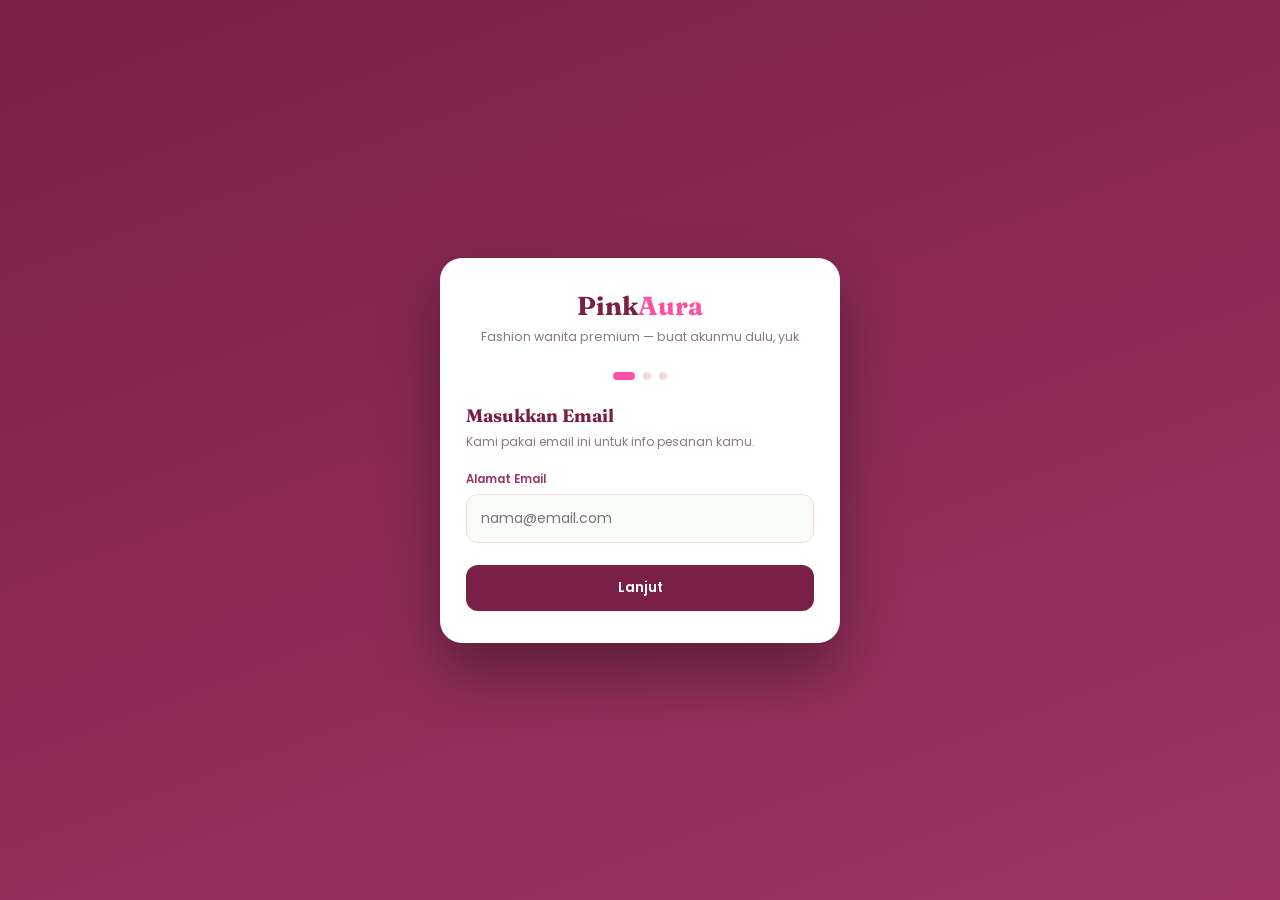
==== index.html @ 2d1cc273 "Update index.html" ====
<!DOCTYPE html>
<html lang="id">
<head>
<meta charset="UTF-8">
<meta name="viewport" content="width=device-width, initial-scale=1.0, maximum-scale=1.0">
<title>PinkAura Store — Fashion Wanita Premium</title>
<link rel="preconnect" href="https://fonts.googleapis.com">
<link href="https://fonts.googleapis.com/css2?family=Fraunces:ital,opsz,wght@0,9..144,400;0,9..144,600;0,9..144,700;1,9..144,500&family=Poppins:wght@300;400;500;600;700&display=swap" rel="stylesheet">
<style>
  :root{
    --primary:#7a2048;
    --secondary:#9c3564;
    --gold:#ff4fa3;
    --bg:#fdf6f2;
    --surface:#FFFFFF;
    --ink:#2e2424;
    --muted:#8a7a7a;
    --line:#eddcd8;
    --danger:#c23b3b;
    --amber:#d99a2b;
    --blue:#2e6cd9;
    --green:#2e9e5b;
  }
  *{margin:0;padding:0;box-sizing:border-box;}
  html,body{height:100%;}
  body{
    font-family:'Poppins',sans-serif;
    background:var(--bg);
    color:var(--ink);
    -webkit-tap-highlight-color:transparent;
  }
  h1,h2,h3,.display{font-family:'Fraunces',serif;}
  a{color:inherit;text-decoration:none;}
  ul{list-style:none;}
  img{max-width:100%;display:block;}
  button,input,select,textarea{font-family:inherit;}
  button{cursor:pointer;border:none;background:none;}
  input,textarea{outline:none;}

  .container{max-width:1100px;margin:0 auto;padding:0 5%;}

  /* ================= ONBOARDING ================= */
  #onboardingOverlay{
    position:fixed;inset:0;z-index:1000;
    background:linear-gradient(160deg,var(--primary),var(--secondary));
    display:flex;align-items:center;justify-content:center;
    padding:24px;
  }
  .ob-card{
    width:100%;max-width:400px;background:var(--surface);
    border-radius:22px;padding:32px 26px;
    box-shadow:0 30px 60px rgba(0,0,0,.35);
  }
  .ob-logo{text-align:center;margin-bottom:6px;}
  .ob-logo .brand{font-family:'Fraunces',serif;font-size:26px;font-weight:700;color:var(--primary);}
  .ob-logo .brand span{color:var(--gold);}
  .ob-sub{text-align:center;font-size:12.5px;color:var(--muted);margin-bottom:26px;}

  .ob-dots{display:flex;justify-content:center;gap:8px;margin-bottom:24px;}
  .ob-dot{width:8px;height:8px;border-radius:50%;background:var(--line);transition:all .3s ease;}
  .ob-dot.active{background:var(--gold);width:22px;border-radius:5px;}

  .ob-step{display:none;}
  .ob-step.active{display:block;animation:fadein .35s ease;}
  @keyframes fadein{from{opacity:0;transform:translateY(8px);}to{opacity:1;transform:translateY(0);}}

  .ob-step h3{font-size:18px;color:var(--primary);margin-bottom:6px;}
  .ob-step p.hint{font-size:12px;color:var(--muted);margin-bottom:20px;}

  .field{margin-bottom:16px;}
  .field label{display:block;font-size:11.5px;font-weight:600;color:var(--secondary);margin-bottom:6px;}
  .field input{
    width:100%;padding:13px 14px;border-radius:12px;
    border:1.5px solid var(--line);font-size:14px;background:#fafcfa;
    transition:border .25s ease;
  }
  .field input:focus{border-color:var(--gold);background:#fff;}
  .field .err{font-size:11px;color:var(--danger);margin-top:5px;display:none;}

  .ob-actions{display:flex;gap:10px;margin-top:22px;}
  .btn{
    display:inline-flex;align-items:center;justify-content:center;gap:6px;
    padding:13px 20px;border-radius:12px;font-size:13.5px;font-weight:600;
    transition:all .25s ease;
  }
  .btn-primary{background:var(--primary);color:#fff;flex:1;}
  .btn-primary:hover{background:var(--secondary);}
  .btn-ghost{background:var(--bg);color:var(--secondary);}
  .btn-gold{background:var(--gold);color:#fff;flex:1;}
  .btn-gold:hover{filter:brightness(1.05);}

  /* ================= APP SHELL ================= */
  #app{display:none;min-height:100vh;padding-bottom:78px;}

  header.app-header{
    position:sticky;top:0;z-index:50;
    background:var(--primary);color:#fff;
    padding:16px 5%;
    display:flex;align-items:center;justify-content:space-between;
    box-shadow:0 6px 20px rgba(0,0,0,.12);
  }
  .brand-mark{font-family:'Fraunces',serif;font-size:20px;font-weight:700;}
  .brand-mark span{color:var(--gold);}
  .header-icons{display:flex;align-items:center;gap:16px;}
  .icon-wrap{position:relative;font-size:19px;}
  .icon-badge{
    position:absolute;top:-8px;right:-10px;background:var(--gold);color:#fff;
    font-size:10px;font-weight:700;width:17px;height:17px;border-radius:50%;
    display:flex;align-items:center;justify-content:center;
  }
  .back-btn{font-size:20px;}
  .header-title{font-size:15px;font-weight:600;}

  main{max-width:1100px;margin:0 auto;padding:18px 5% 30px;}
  .view{display:none;}
  .view.active{display:block;animation:fadein .3s ease;}

  /* ================= HOME ================= */
  .section-title{
    display:flex;justify-content:space-between;align-items:center;
    margin:22px 0 14px;
  }
  .section-title h2{font-size:18px;color:var(--primary);}
  .section-title span{font-size:11.5px;color:var(--gold);font-weight:600;}

  .promo-banner{
    background:linear-gradient(120deg,var(--primary),var(--secondary));
    color:#fff;border-radius:18px;padding:24px 20px;position:relative;overflow:hidden;
  }
  .promo-banner::after{
    content:"";position:absolute;right:-30px;top:-30px;width:140px;height:140px;
    background:radial-gradient(circle,rgba(255,79,163,.35),transparent 70%);
  }
  .promo-banner .tag{font-size:10.5px;letter-spacing:2px;text-transform:uppercase;color:var(--gold);font-weight:700;}
  .promo-banner h2{font-size:22px;margin:8px 0 6px;}
  .promo-banner p{font-size:12.5px;opacity:.85;max-width:230px;}

  .hscroll{display:flex;gap:14px;overflow-x:auto;padding:4px 2px 10px;scrollbar-width:none;}
  .hscroll::-webkit-scrollbar{display:none;}

  .cat-chips{display:flex;gap:9px;overflow-x:auto;padding:2px 2px 4px;scrollbar-width:none;}
  .cat-chips::-webkit-scrollbar{display:none;}
  .chip{
    flex:0 0 auto;padding:9px 18px;border-radius:20px;font-size:12.5px;font-weight:600;
    background:var(--surface);border:1.5px solid var(--line);color:var(--secondary);
  }
  .chip.active{background:var(--primary);border-color:var(--primary);color:#fff;}

  .grid-products{
    display:grid;grid-template-columns:repeat(2,1fr);gap:14px;margin-top:14px;
  }
  @media(min-width:720px){ .grid-products{grid-template-columns:repeat(4,1fr);} }

  .p-card{
    background:var(--surface);border-radius:16px;overflow:hidden;
    box-shadow:0 8px 20px -10px rgba(30,58,43,.25);
    flex:0 0 150px;
    display:flex;flex-direction:column;
  }
  .grid-products .p-card{flex:none;width:100%;}

  .p-img{position:relative;height:170px;background:var(--bg);cursor:pointer;}
  .p-img img{width:100%;height:100%;object-fit:cover;}
  .p-badge{
    position:absolute;top:10px;left:10px;background:var(--gold);color:#fff;
    font-size:9.5px;font-weight:700;padding:4px 9px;border-radius:20px;
  }
  .p-body{padding:11px 11px 13px;flex:1;display:flex;flex-direction:column;}
  .p-name{font-size:12.5px;font-weight:600;line-height:1.3;margin-bottom:4px;cursor:pointer;}
  .p-desc{font-size:10.5px;color:var(--muted);margin-bottom:6px;line-height:1.4;}
  .p-rating{display:flex;align-items:center;gap:5px;font-size:10.5px;color:var(--muted);margin-bottom:6px;}
  .p-rating .stars{color:var(--gold);}
  .p-price{font-size:13.5px;font-weight:700;color:var(--primary);margin-bottom:10px;}
  .p-actions{display:flex;gap:6px;margin-top:auto;}
  .p-actions button{flex:1;padding:8px 4px;border-radius:9px;font-size:10.5px;font-weight:600;}
  .btn-cart-sm{background:var(--bg);color:var(--secondary);border:1px solid var(--line);}
  .btn-buy-sm{background:var(--primary);color:#fff;}

  /* ================= PRODUCT DETAIL ================= */
  .pd-img{border-radius:18px;overflow:hidden;height:340px;background:var(--surface);margin-bottom:16px;}
  .pd-img img{width:100%;height:100%;object-fit:cover;}
  .pd-cat{font-size:11px;text-transform:uppercase;letter-spacing:1.5px;color:var(--gold);font-weight:700;}
  .pd-name{font-size:21px;color:var(--primary);margin:6px 0 8px;}
  .pd-meta{display:flex;align-items:center;gap:14px;font-size:12px;color:var(--muted);margin-bottom:12px;}
  .pd-price{font-size:22px;font-weight:700;color:var(--primary);margin-bottom:16px;}
  .pd-desc{font-size:13px;color:#4a544c;line-height:1.7;margin-bottom:20px;}

  .variant-block{margin-bottom:18px;}
  .variant-block h4{font-size:13px;color:var(--secondary);margin-bottom:10px;}
  .color-opts{display:flex;gap:10px;flex-wrap:wrap;}
  .color-dot{
    width:34px;height:34px;border-radius:50%;border:2.5px solid transparent;
    display:flex;align-items:center;justify-content:center;cursor:pointer;
    transition:all .2s ease;
  }
  .color-dot.selected{border-color:var(--gold);transform:scale(1.1);}
  .color-inner{width:100%;height:100%;border-radius:50%;border:1px solid rgba(0,0,0,.08);}

  .size-opts{display:flex;gap:10px;flex-wrap:wrap;}
  .size-opt{
    width:46px;height:40px;border-radius:10px;border:1.5px solid var(--line);
    display:flex;align-items:center;justify-content:center;font-size:12.5px;font-weight:600;
    color:var(--secondary);cursor:pointer;transition:all .2s ease;
  }
  .size-opt.selected{background:var(--primary);border-color:var(--primary);color:#fff;}

  .review-item{
    display:flex;gap:12px;padding:14px 0;border-bottom:1px solid var(--line);
  }
  .review-item img{width:38px;height:38px;border-radius:50%;object-fit:cover;}
  .review-name{font-size:12.5px;font-weight:600;}
  .review-stars{color:var(--gold);font-size:11px;margin:2px 0 4px;}
  .review-text{font-size:12px;color:#5a645c;line-height:1.5;}

  .pd-sticky-bar{
    position:sticky;bottom:0;background:var(--surface);
    padding:12px 0 4px;display:flex;gap:10px;
    border-top:1px solid var(--line);margin-top:10px;
  }
  .pd-sticky-bar button{flex:1;padding:14px;border-radius:12px;font-size:13.5px;font-weight:600;}
  .btn-add-cart{background:var(--bg);color:var(--primary);border:1.5px solid var(--primary);}
  .btn-buy-now{background:var(--primary);color:#fff;}

  /* ================= CART ================= */
  .cart-item{
    display:flex;gap:12px;background:var(--surface);border-radius:16px;
    padding:12px;margin-bottom:12px;box-shadow:0 6px 16px -10px rgba(30,58,43,.2);
  }
  .cart-check{width:18px;height:18px;accent-color:var(--primary);align-self:center;}
  .cart-item img{width:64px;height:78px;border-radius:10px;object-fit:cover;}
  .ci-info{flex:1;}
  .ci-name{font-size:13px;font-weight:600;margin-bottom:3px;}
  .ci-variant{font-size:10.5px;color:var(--muted);margin-bottom:5px;}
  .ci-price{font-size:12.5px;font-weight:700;color:var(--primary);}
  .ci-qty{display:flex;align-items:center;gap:8px;margin-top:6px;}
  .qbtn{width:23px;height:23px;border-radius:6px;background:var(--bg);color:var(--primary);font-weight:700;font-size:13px;}
  .ci-delete{font-size:11px;color:var(--danger);text-decoration:underline;margin-top:6px;cursor:pointer;}

  .summary-box{
    background:var(--surface);border-radius:16px;padding:16px;margin-top:16px;
    box-shadow:0 6px 16px -10px rgba(30,58,43,.2);
  }
  .summary-row{display:flex;justify-content:space-between;font-size:12.5px;color:#4a544c;margin-bottom:8px;}
  .summary-row.total{font-size:15px;font-weight:700;color:var(--primary);border-top:1px solid var(--line);padding-top:10px;margin-top:6px;}

  .checkout-btn{
    width:100%;background:var(--primary);color:#fff;padding:15px;border-radius:13px;
    font-size:14px;font-weight:700;margin-top:14px;
  }
  .checkout-btn:disabled{background:#c9cfc9;}

  /* ================= CHECKOUT ================= */
  .co-block{
    background:var(--surface);border-radius:16px;padding:16px;margin-bottom:14px;
    box-shadow:0 6px 16px -10px rgba(30,58,43,.2);
  }
  .co-block h4{font-size:13px;color:var(--secondary);margin-bottom:10px;}
  .co-item-row{display:flex;justify-content:space-between;font-size:12px;padding:6px 0;border-bottom:1px dashed var(--line);}
  .co-item-row:last-child{border-bottom:none;}
  .co-addr-input{
    width:100%;padding:12px;border-radius:10px;border:1.5px solid var(--line);
    font-size:12.5px;resize:vertical;min-height:64px;
  }
  .pay-option{
    display:flex;align-items:center;gap:10px;padding:12px;border-radius:12px;
    border:1.5px solid var(--gold);background:#fdf9ee;font-size:12.5px;font-weight:600;color:var(--secondary);
  }

  /* ================= ORDERS ================= */
  .order-card{
    background:var(--surface);border-radius:16px;padding:15px;margin-bottom:13px;
    box-shadow:0 6px 16px -10px rgba(30,58,43,.2);
  }
  .order-top{display:flex;justify-content:space-between;align-items:flex-start;margin-bottom:10px;}
  .order-id{font-size:13px;font-weight:700;color:var(--primary);}
  .order-date{font-size:10.5px;color:var(--muted);margin-top:2px;}
  .order-status-badge{font-size:10.5px;font-weight:700;padding:5px 12px;border-radius:20px;background:#fdf0d0;color:var(--amber);white-space:nowrap;}
  .order-items-list{font-size:11.5px;color:#4a544c;line-height:1.7;margin-bottom:8px;}
  .order-total-row{display:flex;justify-content:space-between;font-size:13px;font-weight:700;color:var(--primary);padding-top:8px;border-top:1px solid var(--line);}

  /* ================= PROFILE ================= */
  .profile-card{
    background:linear-gradient(135deg,var(--primary),var(--secondary));
    color:#fff;border-radius:20px;padding:26px 20px;text-align:center;position:relative;overflow:hidden;
  }
  .profile-avatar{
    width:76px;height:76px;border-radius:50%;margin:0 auto 12px;
    border:3px solid var(--gold);object-fit:cover;
  }
  .profile-name{font-size:18px;font-weight:600;}
  .vip-badge{
    display:inline-flex;align-items:center;gap:4px;margin-top:6px;
    background:rgba(255,79,163,.18);border:1px solid var(--gold);color:var(--gold);
    font-size:10.5px;font-weight:700;padding:4px 12px;border-radius:20px;
  }
  .profile-stats{display:flex;margin-top:20px;border-top:1px solid rgba(255,255,255,.15);padding-top:16px;}
  .profile-stats div{flex:1;}
  .profile-stats .num{font-size:16px;font-weight:700;color:var(--gold);}
  .profile-stats .lbl{font-size:10px;opacity:.8;margin-top:2px;}

  .info-list{background:var(--surface);border-radius:16px;margin-top:16px;overflow:hidden;box-shadow:0 6px 16px -10px rgba(30,58,43,.2);}
  .info-row{display:flex;justify-content:space-between;padding:14px 16px;border-bottom:1px solid var(--line);font-size:12.5px;}
  .info-row:last-child{border-bottom:none;}
  .info-row .lbl{color:var(--muted);}
  .info-row .val{font-weight:600;color:var(--ink);}

  .logout-btn{
    width:100%;margin-top:16px;padding:14px;border-radius:13px;
    background:#fdeceb;color:var(--danger);font-weight:700;font-size:13px;
  }

  .empty-state{text-align:center;padding:60px 16px;color:var(--muted);font-size:13px;}
  .empty-state .emoji{font-size:36px;margin-bottom:10px;}

  /* ================= BOTTOM NAV ================= */
  .bottom-nav{
    position:fixed;bottom:0;left:0;right:0;z-index:60;
    background:var(--surface);border-top:1px solid var(--line);
    display:flex;box-shadow:0 -6px 20px rgba(0,0,0,.06);
  }
  .nav-item{
    flex:1;display:flex;flex-direction:column;align-items:center;gap:3px;
    padding:11px 4px 9px;font-size:9.5px;font-weight:600;color:var(--muted);position:relative;
  }
  .nav-item .ic{font-size:19px;}
  .nav-item.active{color:var(--primary);}
  .nav-item.active .ic{transform:translateY(-1px);}
  .nav-badge{
    position:absolute;top:5px;right:22%;background:var(--gold);color:#fff;
    font-size:9px;font-weight:700;width:15px;height:15px;border-radius:50%;
    display:flex;align-items:center;justify-content:center;
  }

  /* ================= MODAL & TOAST ================= */
  .modal-overlay{
    position:fixed;inset:0;background:rgba(20,25,20,.55);z-index:800;
    display:none;align-items:center;justify-content:center;padding:24px;
  }
  .modal-overlay.open{display:flex;}
  .modal-box{
    background:var(--surface);border-radius:18px;padding:26px 22px;max-width:340px;width:100%;text-align:center;
  }
  .modal-box h3{font-size:16px;color:var(--primary);margin-bottom:8px;}
  .modal-box p{font-size:12.5px;color:var(--muted);margin-bottom:20px;}
  .modal-actions{display:flex;gap:10px;}

  .toast{
    position:fixed;top:16px;left:50%;transform:translateX(-50%) translateY(-20px);
    background:var(--primary);color:#fff;padding:13px 22px;border-radius:12px;
    font-size:12.5px;font-weight:500;opacity:0;pointer-events:none;
    transition:all .35s ease;z-index:900;
    display:flex;align-items:center;gap:8px;box-shadow:0 10px 26px rgba(0,0,0,.2);
  }
  .toast.show{opacity:1;transform:translateX(-50%) translateY(0);}
  .toast .dot{width:6px;height:6px;border-radius:50%;background:var(--gold);}

  .success-check{
    width:64px;height:64px;border-radius:50%;background:#e5f4ea;color:var(--green);
    display:flex;align-items:center;justify-content:center;font-size:30px;margin:0 auto 14px;
  }
</style>
</head>
<body>

<!-- ============ ONBOARDING ============ -->
<div id="onboardingOverlay">
  <div class="ob-card">
    <div class="ob-logo"><span class="brand">Pink<span>Aura</span></span></div>
    <p class="ob-sub">Fashion wanita premium — buat akunmu dulu, yuk</p>

    <div class="ob-dots">
      <div class="ob-dot active" data-dot="1"></div>
      <div class="ob-dot" data-dot="2"></div>
      <div class="ob-dot" data-dot="3"></div>
    </div>

    <!-- STEP 1: EMAIL -->
    <div class="ob-step active" id="obStep1">
      <h3>Masukkan Email</h3>
      <p class="hint">Kami pakai email ini untuk info pesanan kamu.</p>
      <div class="field">
        <label>Alamat Email</label>
        <input type="email" id="obEmail" placeholder="nama@email.com">
        <div class="err" id="errEmail">Masukkan email yang valid ya</div>
      </div>
      <div class="ob-actions">
        <button class="btn btn-primary" onclick="obNext(1)">Lanjut</button>
      </div>
    </div>

    <!-- STEP 2: USERNAME & PASSWORD -->
    <div class="ob-step" id="obStep2">
      <h3>Buat Akun</h3>
      <p class="hint">Username & password buat login kamu nanti.</p>
      <div class="field">
        <label>Username</label>
        <input type="text" id="obUsername" placeholder="Aura" value="Aura">
        <div class="err" id="errUsername">Username tidak boleh kosong</div>
      </div>
      <div class="field">
        <label>Password</label>
        <input type="password" id="obPassword" placeholder="Minimal 6 karakter">
        <div class="err" id="errPassword">Password minimal 6 karakter</div>
      </div>
      <div class="ob-actions">
        <button class="btn btn-ghost" onclick="obBack(2)">Kembali</button>
        <button class="btn btn-primary" onclick="obNext(2)">Lanjut</button>
      </div>
    </div>

    <!-- STEP 3: PHONE -->
    <div class="ob-step" id="obStep3">
      <h3>Nomor Telepon</h3>
      <p class="hint">Untuk konfirmasi pengiriman pesanan kamu.</p>
      <div class="field">
        <label>Nomor HP</label>
        <input type="tel" id="obPhone" placeholder="0812xxxxxxx">
        <div class="err" id="errPhone">Masukkan nomor HP yang valid</div>
      </div>
      <div class="ob-actions">
        <button class="btn btn-ghost" onclick="obBack(3)">Kembali</button>
        <button class="btn btn-gold" onclick="obFinish()">Mulai Belanja ✨</button>
      </div>
    </div>
  </div>
</div>

<!-- ============ APP SHELL ============ -->
<div id="app">
  <header class="app-header">
    <div id="headerHomeState" style="display:flex;align-items:center;justify-content:space-between;width:100%;">
      <div class="brand-mark">Pink<span>Aura</span></div>
      <div class="header-icons">
        <div class="icon-wrap" onclick="goTo('cart')">
          🛍️
          <span class="icon-badge" id="headerCartBadge">0</span>
        </div>
      </div>
    </div>
    <div id="headerBackState" style="display:none;align-items:center;gap:14px;width:100%;">
      <span class="back-btn" onclick="handleBack()">←</span>
      <span class="header-title" id="headerTitle">Detail</span>
    </div>
  </header>

  <main>
    <!-- ===== HOME ===== -->
    <section class="view active" id="view-home">
      <div class="promo-banner">
        <div class="tag">Koleksi Musim Ini</div>
        <h2>Gaya Elegan,<br>Kesan Premium.</h2>
        <p>Temukan padu padan busana wanita pilihan dengan kualitas terbaik.</p>
      </div>

      <div class="section-title">
        <h2>Bestseller</h2>
        <span>Terlaris</span>
      </div>
      <div class="hscroll" id="bestsellerScroll"></div>

      <div class="section-title" style="margin-top:26px;">
        <h2>Koleksi Pilihan</h2>
      </div>
      <div class="cat-chips" id="catChips">
        <button class="chip active" data-cat="semua">Semua</button>
        <button class="chip" data-cat="dress">Dress</button>
        <button class="chip" data-cat="blouse">Blouse</button>
        <button class="chip" data-cat="outer">Outer</button>
        <button class="chip" data-cat="rok">Rok</button>
      </div>
      <div class="grid-products" id="productGrid"></div>
    </section>

    <!-- ===== PRODUCT DETAIL ===== -->
    <section class="view" id="view-detail"></section>

    <!-- ===== CART ===== -->
    <section class="view" id="view-cart">
      <div id="cartContent"></div>
    </section>

    <!-- ===== CHECKOUT ===== -->
    <section class="view" id="view-checkout"></section>

    <!-- ===== ORDERS ===== -->
    <section class="view" id="view-orders">
      <div class="section-title"><h2>Status Pesanan</h2></div>
      <div id="ordersList"></div>
    </section>

    <!-- ===== PROFILE ===== -->
    <section class="view" id="view-profile">
      <div class="profile-card">
        <img class="profile-avatar" src="https://i.pravatar.cc/150?img=47" alt="Profil">
        <div class="profile-name" id="profileName">Aura</div>
        <div class="vip-badge">★ VIP Member</div>
        <div class="profile-stats">
          <div><div class="num" id="statOrders">0</div><div class="lbl">Pesanan</div></div>
          <div><div class="num" id="statSpent">Rp 0</div><div class="lbl">Total Belanja</div></div>
          <div><div class="num" id="statCartCount">0</div><div class="lbl">Di Keranjang</div></div>
        </div>
      </div>

      <div class="info-list">
        <div class="info-row"><span class="lbl">Email</span><span class="val" id="profileEmail">-</span></div>
        <div class="info-row"><span class="lbl">No. HP</span><span class="val" id="profilePhone">-</span></div>
        <div class="info-row"><span class="lbl">Alamat</span><span class="val" id="profileAddress">Belum diisi</span></div>
      </div>

      <div class="info-list" style="margin-top:14px;">
        <div class="info-row" style="display:block;">
          <label class="lbl" style="display:block;margin-bottom:8px;">Ubah Alamat Pengiriman</label>
          <textarea class="co-addr-input" id="addressInput" placeholder="Jl. Contoh No. 123, Kota, Provinsi"></textarea>
          <button class="btn btn-primary" style="width:100%;margin-top:10px;" onclick="saveAddress()">Simpan Alamat</button>
        </div>
      </div>

      <button class="logout-btn" onclick="openLogoutModal()">Keluar Akun</button>
    </section>
  </main>

  <nav class="bottom-nav">
    <div class="nav-item active" data-nav="home" onclick="goTo('home')">
      <span class="ic">🏠</span><span>Beranda</span>
    </div>
    <div class="nav-item" data-nav="cart" onclick="goTo('cart')">
      <span class="ic">🛍️</span><span>Keranjang</span>
      <span class="nav-badge" id="navCartBadge" style="display:none;">0</span>
    </div>
    <div class="nav-item" data-nav="orders" onclick="goTo('orders')">
      <span class="ic">📦</span><span>Pesanan</span>
    </div>
    <div class="nav-item" data-nav="profile" onclick="goTo('profile')">
      <span class="ic">👤</span><span>Profil</span>
    </div>
  </nav>
</div>

<!-- ============ LOGOUT MODAL ============ -->
<div class="modal-overlay" id="logoutModal">
  <div class="modal-box">
    <h3>Keluar dari Akun?</h3>
    <p>Data keranjang & sesi kamu akan dikosongkan, dan kamu akan diarahkan ke halaman pendaftaran awal.</p>
    <div class="modal-actions">
      <button class="btn btn-ghost" style="flex:1;" onclick="closeLogoutModal()">Batal</button>
      <button class="btn" style="flex:1;background:var(--danger);color:#fff;" onclick="confirmLogout()">Ya, Keluar</button>
    </div>
  </div>
</div>

<div class="toast" id="toast"><span class="dot"></span><span id="toastMsg"></span></div>

<script>
/* ======================= DATA PRODUK ======================= */
const products = [
  {id:1,name:"Dress Midi Aura",price:249000,oldPrice:329000,desc:"Dress midi lembut dengan siluet elegan, cocok untuk acara formal maupun santai sehari-hari.",rating:4.8,sold:238,cat:"dress",badge:"Best Seller",
   img:"https://images.unsplash.com/photo-1595777457583-95e059d581b8?w=600&q=80",
   colors:[{name:"Maroon",hex:"#7a2048"},{name:"Hitam",hex:"#222222"},{name:"Cream",hex:"#e9d9c9"}],
   sizes:["S","M","L","XL"]},
  {id:2,name:"Blouse Satin Rose",price:189000,oldPrice:null,desc:"Blouse berbahan satin premium dengan jatuhan kain yang halus dan nyaman dipakai seharian.",rating:4.6,sold:172,cat:"blouse",badge:"Baru",
   img:"https://images.unsplash.com/photo-1551803091-e20673f15770?w=600&q=80",
   colors:[{name:"Rose",hex:"#e8a4bb"},{name:"Putih",hex:"#f7f5f2"},{name:"Forest",hex:"#1E3A2B"}],
   sizes:["S","M","L"]},
  {id:3,name:"Outer Blazer Plum",price:319000,oldPrice:399000,desc:"Blazer potongan modern, sempurna untuk tampilan kerja maupun acara semi-formal.",rating:4.9,sold:301,cat:"outer",badge:"Best Seller",
   img:"https://images.unsplash.com/photo-1591047139829-d91aecb6caea?w=600&q=80",
   colors:[{name:"Plum",hex:"#5c2340"},{name:"Navy",hex:"#1f2a44"}],
   sizes:["M","L","XL"]},
  {id:4,name:"Rok Plisket Blush",price:159000,oldPrice:null,desc:"Rok plisket dengan gerakan kain yang anggun, cocok dipadukan dengan blouse favoritmu.",rating:4.5,sold:96,cat:"rok",badge:null,
   img:"https://images.unsplash.com/photo-1583496661160-fb5886a13d77?w=600&q=80",
   colors:[{name:"Blush",hex:"#f2c9d6"},{name:"Gold",hex:"#D4AF37"}],
   sizes:["S","M","L"]},
  {id:5,name:"Dress Kasual Sunday",price:219000,oldPrice:null,desc:"Dress kasual dengan potongan nyaman, ideal untuk aktivitas santai di akhir pekan.",rating:4.7,sold:143,cat:"dress",badge:"Baru",
   img:"https://images.unsplash.com/photo-1496747611176-843222e1e57c?w=600&q=80",
   colors:[{name:"Forest",hex:"#1E3A2B"},{name:"Cream",hex:"#e9d9c9"}],
   sizes:["S","M","L","XL"]},
  {id:6,name:"Blouse Ruffle Cream",price:175000,oldPrice:225000,desc:"Blouse dengan detail ruffle lembut yang menambah kesan feminin pada penampilanmu.",rating:4.4,sold:88,cat:"blouse",badge:"Sale",
   img:"https://images.unsplash.com/photo-1485968579580-b6d095142e6e?w=600&q=80",
   colors:[{name:"Cream",hex:"#e9d9c9"},{name:"Hitam",hex:"#222222"}],
   sizes:["S","M"]},
  {id:7,name:"Outer Cardigan Soft",price:229000,oldPrice:null,desc:"Cardigan berbahan lembut dan hangat, teman sempurna untuk hari-hari santai.",rating:4.6,sold:120,cat:"outer",badge:null,
   img:"https://images.unsplash.com/photo-1521572163474-6864f9cf17ab?w=600&q=80",
   colors:[{name:"Forest",hex:"#1E3A2B"},{name:"Blush",hex:"#f2c9d6"}],
   sizes:["M","L","XL"]},
  {id:8,name:"Rok Denim Aura",price:189000,oldPrice:null,desc:"Rok denim klasik dengan potongan A-line yang mudah dipadupadankan.",rating:4.5,sold:76,cat:"rok",badge:"Baru",
   img:"https://images.unsplash.com/photo-1583496661160-fb5886a13d77?w=600&q=80",
   colors:[{name:"Denim Blue",hex:"#3b5a7a"}],
   sizes:["S","M","L"]},
];

const sampleReviews = [
  {name:"Nabila Putri",avatar:"https://i.pravatar.cc/60?img=32",rating:5,text:"Bahannya adem banget dan jahitannya rapi, sesuai foto!"},
  {name:"Rani Oktavia",avatar:"https://i.pravatar.cc/60?img=44",rating:4,text:"Suka warnanya, cuma pengiriman agak lama kemarin."},
  {name:"Citra Ayu",avatar:"https://i.pravatar.cc/60?img=21",rating:5,text:"Ukurannya pas banget, bakal repeat order lagi."},
];

/* ======================= STATE APLIKASI ======================= */
let appState = {
  loggedIn:false,
  user:{email:"",username:"",password:"",phone:"",address:""},
  cart:[],       // {lineId, productId, name, price, img, color, size, qty, checked}
  orders:[],     // {id, items, subtotal, shipping, total, address, payment, status, date}
  currentProductId:null,
  selectedColor:null,
  selectedSize:null,
  checkoutItems:[],
  activeCat:"semua",
};
let nextLineId = 1;

/* ======================= ONBOARDING LOGIC ======================= */
function setDot(step){
  document.querySelectorAll('.ob-dot').forEach(d=>{
    d.classList.toggle('active', parseInt(d.dataset.dot) === step);
  });
}

function obNext(fromStep){
  if(fromStep === 1){
    const email = document.getElementById('obEmail').value.trim();
    const valid = /^[^\s@]+@[^\s@]+\.[^\s@]+$/.test(email);
    document.getElementById('errEmail').style.display = valid ? 'none' : 'block';
    if(!valid) return;
    appState.user.email = email;
    document.getElementById('obStep1').classList.remove('active');
    document.getElementById('obStep2').classList.add('active');
    setDot(2);
  }
  if(fromStep === 2){
    const uname = document.getElementById('obUsername').value.trim();
    const pass = document.getElementById('obPassword').value;
    let ok = true;
    if(!uname){ document.getElementById('errUsername').style.display='block'; ok=false; }
    else document.getElementById('errUsername').style.display='none';
    if(pass.length < 6){ document.getElementById('errPassword').style.display='block'; ok=false; }
    else document.getElementById('errPassword').style.display='none';
    if(!ok) return;
    appState.user.username = uname;
    appState.user.password = pass;
    document.getElementById('obStep2').classList.remove('active');
    document.getElementById('obStep3').classList.add('active');
    setDot(3);
  }
}

function obBack(fromStep){
  if(fromStep === 2){
    document.getElementById('obStep2').classList.remove('active');
    document.getElementById('obStep1').classList.add('active');
    setDot(1);
  }
  if(fromStep === 3){
    document.getElementById('obStep3').classList.remove('active');
    document.getElementById('obStep2').classList.add('active');
    setDot(2);
  }
}

function obFinish(){
  const phone = document.getElementById('obPhone').value.trim();
  const valid = /^[0-9]{9,14}$/.test(phone);
  document.getElementById('errPhone').style.display = valid ? 'none' : 'block';
  if(!valid) return;
  appState.user.phone = phone;
  appState.loggedIn = true;

  document.getElementById('onboardingOverlay').style.display = 'none';
  document.getElementById('app').style.display = 'block';

  document.getElementById('profileName').textContent = appState.user.username || "Aura";
  document.getElementById('profileEmail').textContent = appState.user.email;
  document.getElementById('profilePhone').textContent = appState.user.phone;

  renderHome();
  showToast(`Selamat datang, ${appState.user.username}! 🎉`);
}

/* ======================= NAVIGASI VIEW ======================= */
function goTo(viewName, opts){
  document.querySelectorAll('.view').forEach(v=>v.classList.remove('active'));
  document.getElementById('view-' + viewName).classList.add('active');

  document.querySelectorAll('.nav-item').forEach(n=>{
    n.classList.toggle('active', n.dataset.nav === viewName);
  });

  const headerHome = document.getElementById('headerHomeState');
  const headerBack = document.getElementById('headerBackState');
  const titles = {detail:"Detail Produk", cart:"Keranjang Belanja", checkout:"Checkout", orders:"Status Pesanan", profile:"Profil Saya"};

  if(viewName === 'home'){
    headerHome.style.display = 'flex';
    headerBack.style.display = 'none';
  } else {
    headerHome.style.display = 'none';
    headerBack.style.display = 'flex';
    document.getElementById('headerTitle').textContent = titles[viewName] || "";
  }

  if(viewName === 'cart') renderCart();
  if(viewName === 'orders') renderOrders();
  if(viewName === 'profile') renderProfile();

  window.scrollTo({top:0, behavior:'instant'});
}

function handleBack(){
  const active = document.querySelector('.view.active').id.replace('view-','');
  if(active === 'checkout'){ goTo('cart'); return; }
  if(active === 'detail'){ goTo('home'); return; }
  goTo('home');
}

/* ======================= FORMAT HELPER ======================= */
function formatRp(n){ return "Rp " + n.toLocaleString('id-ID'); }
function starString(rating){
  const full = Math.round(rating);
  return "★".repeat(full) + "☆".repeat(5-full);
}

/* ======================= RENDER HOME ======================= */
function renderHome(){
  const best = products.filter(p => p.badge === "Best Seller");
  document.getElementById('bestsellerScroll').innerHTML = best.map(p => productCardHTML(p)).join('');

  renderProductGrid();
}

function renderProductGrid(){
  const filtered = appState.activeCat === "semua" ? products : products.filter(p => p.cat === appState.activeCat);
  document.getElementById('productGrid').innerHTML = filtered.map(p => productCardHTML(p)).join('');
}

function productCardHTML(p){
  return `
    <div class="p-card">
      <div class="p-img" onclick="openDetail(${p.id})">
        ${p.badge ? `<span class="p-badge">${p.badge}</span>` : ""}
        <img src="${p.img}" alt="${p.name}">
      </div>
      <div class="p-body">
        <div class="p-name" onclick="openDetail(${p.id})">${p.name}</div>
        <div class="p-desc">${p.desc.slice(0,42)}...</div>
        <div class="p-rating"><span class="stars">★</span> ${p.rating} · ${p.sold} terjual</div>
        <div class="p-price">${formatRp(p.price)}</div>
        <div class="p-actions">
          <button class="btn-cart-sm" onclick="quickAddToCart(${p.id})">+ Keranjang</button>
          <button class="btn-buy-sm" onclick="openDetail(${p.id})">Beli Direct</button>
        </div>
      </div>
    </div>
  `;
}

document.getElementById('catChips').addEventListener('click', e=>{
  const chip = e.target.closest('.chip');
  if(!chip) return;
  document.querySelectorAll('.chip').forEach(c=>c.classList.remove('active'));
  chip.classList.add('active');
  appState.activeCat = chip.dataset.cat;
  renderProductGrid();
});

function quickAddToCart(productId){
  const p = products.find(p => p.id === productId);
  addLineToCart(p, p.colors[0].name, p.sizes[0], 1);
  showToast(`${p.name} ditambahkan (${p.colors[0].name}, ${p.sizes[0]})`);
}

/* ======================= RENDER DETAIL PRODUK ======================= */
function openDetail(productId){
  appState.currentProductId = productId;
  const p = products.find(p => p.id === productId);
  appState.selectedColor = p.colors[0].name;
  appState.selectedSize = p.sizes[0];

  document.getElementById('view-detail').innerHTML = `
    <div class="pd-img"><img src="${p.img}" alt="${p.name}"></div>
    <div class="pd-cat">${p.cat}</div>
    <h2 class="pd-name">${p.name}</h2>
    <div class="pd-meta">
      <span>${starString(p.rating)} ${p.rating}</span>
      <span>·</span>
      <span>${p.sold} terjual</span>
    </div>
    <div class="pd-price">${formatRp(p.price)} ${p.oldPrice ? `<span style="font-size:13px;color:#a8a8a8;text-decoration:line-through;font-weight:400;">${formatRp(p.oldPrice)}</span>` : ""}</div>
    <p class="pd-desc">${p.desc}</p>

    <div class="variant-block">
      <h4>Pilih Warna: <span id="colorLabel">${p.colors[0].name}</span></h4>
      <div class="color-opts" id="colorOpts">
        ${p.colors.map((c,i) => `
          <div class="color-dot ${i===0?'selected':''}" data-color="${c.name}" onclick="selectColor('${c.name}')">
            <div class="color-inner" style="background:${c.hex};"></div>
          </div>
        `).join('')}
      </div>
    </div>

    <div class="variant-block">
      <h4>Pilih Ukuran: <span id="sizeLabel">${p.sizes[0]}</span></h4>
      <div class="size-opts" id="sizeOpts">
        ${p.sizes.map((s,i) => `
          <div class="size-opt ${i===0?'selected':''}" data-size="${s}" onclick="selectSize('${s}')">${s}</div>
        `).join('')}
      </div>
    </div>

    <div class="section-title" style="margin-top:10px;"><h2 style="font-size:15px;">Ulasan Pembeli</h2></div>
    ${sampleReviews.map(r => `
      <div class="review-item">
        <img src="${r.avatar}" alt="${r.name}">
        <div>
          <div class="review-name">${r.name}</div>
          <div class="review-stars">${starString(r.rating)}</div>
          <div class="review-text">${r.text}</div>
        </div>
      </div>
    `).join('')}

    <div class="pd-sticky-bar">
      <button class="btn-add-cart" onclick="addToCartFromDetail()">+ Keranjang</button>
      <button class="btn-buy-now" onclick="buyNowFromDetail()">Beli Sekarang</button>
    </div>
  `;
  goTo('detail');
}

function selectColor(colorName){
  appState.selectedColor = colorName;
  document.getElementById('colorLabel').textContent = colorName;
  document.querySelectorAll('.color-dot').forEach(d=>{
    d.classList.toggle('selected', d.dataset.color === colorName);
  });
}
function selectSize(size){
  appState.selectedSize = size;
  document.getElementById('sizeLabel').textContent = size;
  document.querySelectorAll('.size-opt').forEach(d=>{
    d.classList.toggle('selected', d.dataset.size === size);
  });
}

function addToCartFromDetail(){
  const p = products.find(p => p.id === appState.currentProductId);
  addLineToCart(p, appState.selectedColor, appState.selectedSize, 1);
  showToast(`${p.name} (${appState.selectedColor}, ${appState.selectedSize}) masuk keranjang`);
}

function buyNowFromDetail(){
  const p = products.find(p => p.id === appState.currentProductId);
  appState.checkoutItems = [{
    lineId:null, productId:p.id, name:p.name, price:p.price, img:p.img,
    color:appState.selectedColor, size:appState.selectedSize, qty:1
  }];
  renderCheckout();
  goTo('checkout');
}

/* ======================= CART LOGIC ======================= */
function addLineToCart(p, color, size, qty){
  const existing = appState.cart.find(l => l.productId === p.id && l.color === color && l.size === size);
  if(existing){
    existing.qty += qty;
  } else {
    appState.cart.push({
      lineId: nextLineId++, productId:p.id, name:p.name, price:p.price, img:p.img,
      color, size, qty, checked:true
    });
  }
  updateCartBadge();
}

function updateCartBadge(){
  const totalQty = appState.cart.reduce((s,l) => s + l.qty, 0);
  document.getElementById('headerCartBadge').textContent = totalQty;
  const navBadge = document.getElementById('navCartBadge');
  navBadge.textContent = totalQty;
  navBadge.style.display = totalQty > 0 ? 'flex' : 'none';
}

function renderCart(){
  const el = document.getElementById('cartContent');
  if(appState.cart.length === 0){
    el.innerHTML = `<div class="empty-state"><div class="emoji">🛍️</div>Keranjang kamu masih kosong.<br>Yuk mulai belanja!</div>`;
    return;
  }

  const itemsHTML = appState.cart.map(l => `
    <div class="cart-item">
      <input type="checkbox" class="cart-check" ${l.checked?'checked':''} onchange="toggleCartCheck(${l.lineId})">
      <img src="${l.img}" alt="${l.name}">
      <div class="ci-info">
        <div class="ci-name">${l.name}</div>
        <div class="ci-variant">Warna: ${l.color} · Ukuran: ${l.size}</div>
        <div class="ci-price">${formatRp(l.price)}</div>
        <div class="ci-qty">
          <button class="qbtn" onclick="changeQty(${l.lineId},-1)">−</button>
          <span>${l.qty}</span>
          <button class="qbtn" onclick="changeQty(${l.lineId},1)">+</button>
        </div>
        <div class="ci-delete" onclick="removeLine(${l.lineId})">Hapus</div>
      </div>
    </div>
  `).join('');

  const checkedLines = appState.cart.filter(l => l.checked);
  const subtotal = checkedLines.reduce((s,l) => s + l.price * l.qty, 0);
  const shipping = checkedLines.length > 0 ? 20000 : 0;
  const total = subtotal + shipping;

  el.innerHTML = itemsHTML + `
    <div class="summary-box">
      <div class="summary-row"><span>Subtotal (${checkedLines.length} produk dipilih)</span><span>${formatRp(subtotal)}</span></div>
      <div class="summary-row"><span>Ongkos Kirim</span><span>${formatRp(shipping)}</span></div>
      <div class="summary-row total"><span>Total</span><span>${formatRp(total)}</span></div>
      <button class="checkout-btn" ${checkedLines.length===0?'disabled':''} onclick="goToCheckout()">Checkout (${checkedLines.length})</button>
    </div>
  `;
}

function toggleCartCheck(lineId){
  const l = appState.cart.find(l => l.lineId === lineId);
  if(l) l.checked = !l.checked;
  renderCart();
}
function changeQty(lineId, delta){
  const l = appState.cart.find(l => l.lineId === lineId);
  if(!l) return;
  l.qty += delta;
  if(l.qty <= 0){ appState.cart = appState.cart.filter(x => x.lineId !== lineId); }
  updateCartBadge();
  renderCart();
}
function removeLine(lineId){
  appState.cart = appState.cart.filter(l => l.lineId !== lineId);
  updateCartBadge();
  renderCart();
  showToast("Produk dihapus dari keranjang");
}

function goToCheckout(){
  const checkedLines = appState.cart.filter(l => l.checked);
  if(checkedLines.length === 0) return;
  appState.checkoutItems = checkedLines.map(l => ({...l}));
  renderCheckout();
  goTo('checkout');
}

/* ======================= CHECKOUT LOGIC ======================= */
function renderCheckout(){
  const items = appState.checkoutItems;
  const subtotal = items.reduce((s,l) => s + l.price * l.qty, 0);
  const shipping = 20000;
  const total = subtotal + shipping;

  document.getElementById('view-checkout').innerHTML = `
    <div class="co-block">
      <h4>Ringkasan Produk</h4>
      ${items.map(l => `
        <div class="co-item-row">
          <span>${l.name} (${l.color}, ${l.size}) x${l.qty}</span>
          <span>${formatRp(l.price * l.qty)}</span>
        </div>
      `).join('')}
    </div>

    <div class="co-block">
      <h4>Alamat Pengiriman</h4>
      <textarea class="co-addr-input" id="coAddress">${appState.user.address || ''}</textarea>
    </div>

    <div class="co-block">
      <h4>Metode Pembayaran</h4>
      <div class="pay-option">💵 COD — Bayar di Tempat</div>
    </div>

    <div class="summary-box">
      <div class="summary-row"><span>Subtotal</span><span>${formatRp(subtotal)}</span></div>
      <div class="summary-row"><span>Ongkos Kirim</span><span>${formatRp(shipping)}</span></div>
      <div class="summary-row total"><span>Total Bayar</span><span>${formatRp(total)}</span></div>
      <button class="checkout-btn" onclick="placeOrder()">Buat Pesanan</button>
    </div>
  `;
}

function placeOrder(){
  const address = document.getElementById('coAddress').value.trim();
  if(!address){
    showToast("Alamat pengiriman wajib diisi");
    return;
  }
  appState.user.address = address;

  const items = appState.checkoutItems;
  const subtotal = items.reduce((s,l) => s + l.price * l.qty, 0);
  const shipping = 20000;
  const total = subtotal + shipping;
  const orderId = "#VCZ-" + Math.random().toString(36).substring(2,8).toUpperCase();

  appState.orders.unshift({
    id:orderId, items, subtotal, shipping, total,
    address, payment:"COD - Bayar di Tempat", status:"Dikemas",
    date:new Date().toLocaleDateString('id-ID', {day:'numeric',month:'long',year:'numeric'})
  });

  // hapus item yang berasal dari cart (yang punya lineId)
  const orderedLineIds = items.filter(i => i.lineId).map(i => i.lineId);
  appState.cart = appState.cart.filter(l => !orderedLineIds.includes(l.lineId));
  appState.checkoutItems = [];
  updateCartBadge();

  goTo('orders');
  showToast(`Pesanan ${orderId} berhasil dibuat! 🎉`);
}

/* ======================= ORDERS LOGIC ======================= */
function renderOrders(){
  const el = document.getElementById('ordersList');
  if(appState.orders.length === 0){
    el.innerHTML = `<div class="empty-state"><div class="emoji">📦</div>Belum ada pesanan.<br>Yuk mulai belanja dulu!</div>`;
    return;
  }
  el.innerHTML = appState.orders.map(o => `
    <div class="order-card">
      <div class="order-top">
        <div>
          <div class="order-id">${o.id}</div>
          <div class="order-date">${o.date}</div>
        </div>
        <span class="order-status-badge">${o.status}</span>
      </div>
      <div class="order-items-list">
        ${o.items.map(l => `${l.name} — ${l.color}, ${l.size} x${l.qty}`).join('<br>')}
      </div>
      <div class="order-items-list" style="opacity:.75;">📍 ${o.address}</div>
      <div class="order-total-row"><span>${o.payment}</span><span>${formatRp(o.total)}</span></div>
    </div>
  `).join('');
}

/* ======================= PROFILE LOGIC ======================= */
function renderProfile(){
  document.getElementById('profileName').textContent = appState.user.username || "Aura";
  document.getElementById('profileEmail').textContent = appState.user.email || "-";
  document.getElementById('profilePhone').textContent = appState.user.phone || "-";
  document.getElementById('profileAddress').textContent = appState.user.address || "Belum diisi";
  document.getElementById('addressInput').value = appState.user.address || "";

  document.getElementById('statOrders').textContent = appState.orders.length;
  const totalSpent = appState.orders.reduce((s,o) => s + o.total, 0);
  document.getElementById('statSpent').textContent = formatRp(totalSpent);
  document.getElementById('statCartCount').textContent = appState.cart.reduce((s,l) => s + l.qty, 0);
}

function saveAddress(){
  const val = document.getElementById('addressInput').value.trim();
  appState.user.address = val;
  document.getElementById('profileAddress').textContent = val || "Belum diisi";
  showToast("Alamat berhasil disimpan");
}

/* ======================= LOGOUT ======================= */
function openLogoutModal(){ document.getElementById('logoutModal').classList.add('open'); }
function closeLogoutModal(){ document.getElementById('logoutModal').classList.remove('open'); }

function confirmLogout(){
  appState = {
    loggedIn:false,
    user:{email:"",username:"",password:"",phone:"",address:""},
    cart:[], orders:[], currentProductId:null,
    selectedColor:null, selectedSize:null, checkoutItems:[], activeCat:"semua"
  };

  closeLogoutModal();
  document.getElementById('app').style.display = 'none';
  document.getElementById('onboardingOverlay').style.display = 'flex';

  document.getElementById('obStep1').classList.add('active');
  document.getElementById('obStep2').classList.remove('active');
  document.getElementById('obStep3').classList.remove('active');
  setDot(1);
  document.getElementById('obEmail').value = '';
  document.getElementById('obUsername').value = 'Aura';
  document.getElementById('obPassword').value = '';
  document.getElementById('obPhone').value = '';

  showToast("Kamu berhasil keluar");
}

/* ======================= TOAST ======================= */
let toastTimer;
function showToast(msg){
  const toast = document.getElementById('toast');
  document.getElementById('toastMsg').textContent = msg;
  toast.classList.add('show');
  clearTimeout(toastTimer);
  toastTimer = setTimeout(()=> toast.classList.remove('show'), 2400);
}
</script>
</body>
</html>
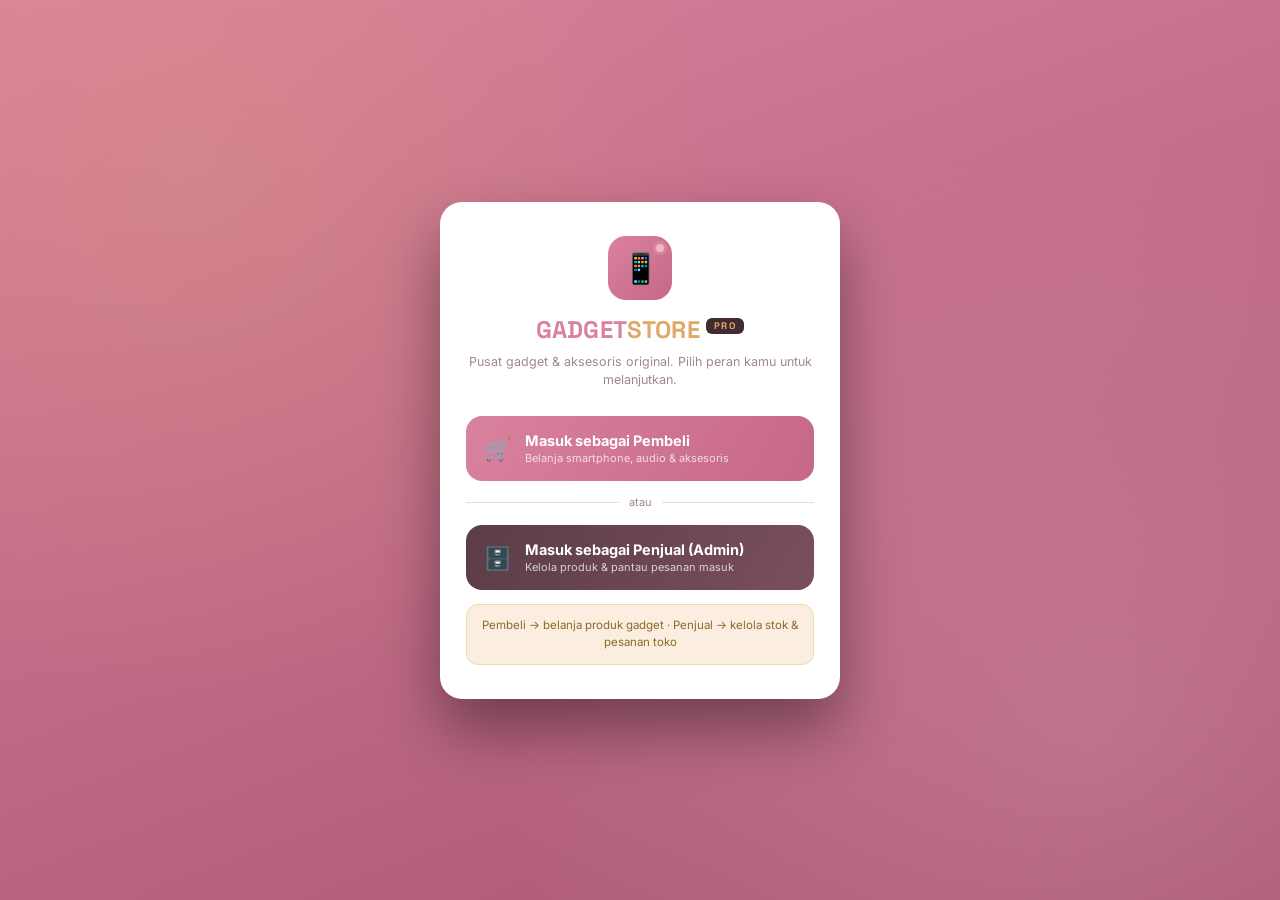
==== commit 2ad8416e: "Update index.html" ====
--- a/index.html
+++ b/index.html
@@ -1,21 +1,23 @@
+
 <!DOCTYPE html>
 <html lang="id">
 <head>
 <meta charset="UTF-8">
 <meta name="viewport" content="width=device-width, initial-scale=1.0, maximum-scale=1.0">
-<title>PinkAura Store — Fashion Wanita Premium</title>
+<title>GADGET STORE PRO — Elektronik & Aksesoris Terpercaya</title>
 <link rel="preconnect" href="https://fonts.googleapis.com">
-<link href="https://fonts.googleapis.com/css2?family=Fraunces:ital,opsz,wght@0,9..144,400;0,9..144,600;0,9..144,700;1,9..144,500&family=Poppins:wght@300;400;500;600;700&display=swap" rel="stylesheet">
+<link href="https://fonts.googleapis.com/css2?family=Space+Grotesk:wght@400;500;600;700&family=Inter:wght@300;400;500;600;700&display=swap" rel="stylesheet">
 <style>
   :root{
-    --primary:#7a2048;
-    --secondary:#9c3564;
-    --gold:#ff4fa3;
-    --bg:#fdf6f2;
+    --primary:#d9829d;      /* pink cream — dusty rose */
+    --secondary:#c66886;
+    --accent:#e0a86a;       /* cream gold accent */
+    --signal:#f2b6c6;       /* soft pink indicator */
+    --bg:#fdf4ee;           /* cream background */
     --surface:#FFFFFF;
-    --ink:#2e2424;
-    --muted:#8a7a7a;
-    --line:#eddcd8;
+    --ink:#3f2b30;
+    --muted:#a08790;
+    --line:#f2ddd6;
     --danger:#c23b3b;
     --amber:#d99a2b;
     --blue:#2e6cd9;
@@ -24,41 +26,111 @@
   *{margin:0;padding:0;box-sizing:border-box;}
   html,body{height:100%;}
   body{
-    font-family:'Poppins',sans-serif;
+    font-family:'Inter',sans-serif;
     background:var(--bg);
     color:var(--ink);
     -webkit-tap-highlight-color:transparent;
   }
-  h1,h2,h3,.display{font-family:'Fraunces',serif;}
+  h1,h2,h3,.display{font-family:'Space Grotesk',sans-serif;}
   a{color:inherit;text-decoration:none;}
   ul{list-style:none;}
   img{max-width:100%;display:block;}
   button,input,select,textarea{font-family:inherit;}
   button{cursor:pointer;border:none;background:none;}
   input,textarea{outline:none;}
-
   .container{max-width:1100px;margin:0 auto;padding:0 5%;}
 
-  /* ================= ONBOARDING ================= */
-  #onboardingOverlay{
-    position:fixed;inset:0;z-index:1000;
-    background:linear-gradient(160deg,var(--primary),var(--secondary));
+  /* ================= LED INDICATOR SIGNATURE ================= */
+  .led{
+    width:8px;height:8px;border-radius:50%;background:var(--signal);
+    box-shadow:0 0 0 3px rgba(242,182,198,.25);
+    animation:pulse 1.8s ease-in-out infinite;
+  }
+  @keyframes pulse{
+    0%,100%{opacity:1; box-shadow:0 0 0 3px rgba(242,182,198,.25);}
+    50%{opacity:.55; box-shadow:0 0 0 5px rgba(242,182,198,.12);}
+  }
+
+  /* ================= ROLE SELECT SCREEN ================= */
+  #roleOverlay{
+    position:fixed;inset:0;z-index:1100;
+    background:
+      radial-gradient(circle at 15% 20%, rgba(224,168,106,.22), transparent 40%),
+      radial-gradient(circle at 85% 80%, rgba(242,182,198,.25), transparent 45%),
+      linear-gradient(160deg,var(--primary),#a85570);
     display:flex;align-items:center;justify-content:center;
     padding:24px;
   }
+  .role-card{
+    width:100%;max-width:400px;background:var(--surface);
+    border-radius:22px;padding:34px 26px;
+    box-shadow:0 30px 60px rgba(0,0,0,.4);
+    text-align:center;
+  }
+  .role-logo-mark{
+    display:inline-flex;align-items:center;justify-content:center;
+    width:64px;height:64px;border-radius:18px;
+    background:linear-gradient(135deg,var(--primary),var(--secondary));
+    font-size:30px;margin-bottom:14px;position:relative;
+  }
+  .role-logo-mark .led{position:absolute;top:8px;right:8px;}
+  .role-brand{font-family:'Space Grotesk',sans-serif;font-size:24px;font-weight:700;color:var(--primary);letter-spacing:.3px;}
+  .role-brand span{color:var(--accent);}
+  .role-pro-tag{
+    display:inline-block;font-size:9.5px;font-weight:700;letter-spacing:1.5px;
+    color:#fff;background:var(--ink);padding:2px 8px;border-radius:6px;
+    vertical-align:middle;margin-left:6px;position:relative;top:-6px;
+  }
+  .role-sub{font-size:12.5px;color:var(--muted);margin:8px 0 26px;line-height:1.5;}
+
+  .role-btn{
+    width:100%;display:flex;align-items:center;gap:14px;
+    padding:16px 18px;border-radius:16px;text-align:left;margin-bottom:14px;
+    transition:transform .2s ease, filter .2s ease;
+  }
+  .role-btn:active{transform:scale(.98);}
+  .role-btn.buyer{
+    background:linear-gradient(120deg,var(--primary),var(--secondary));
+    color:#fff;
+  }
+  .role-btn.admin{
+    background:linear-gradient(120deg,#5b3d46,#7a4f5b);
+    color:#fff;
+  }
+  .role-btn .r-ic{font-size:22px;}
+  .role-btn .r-txt .r-title{font-size:14.5px;font-weight:700;}
+  .role-btn .r-txt .r-desc{font-size:11px;opacity:.75;margin-top:2px;}
+
+  .role-divider{display:flex;align-items:center;gap:10px;margin:8px 0 16px;color:var(--muted);font-size:11px;}
+  .role-divider::before,.role-divider::after{content:"";flex:1;height:1px;background:var(--line);}
+
+  .role-footnote{
+    background:#fbeee0;border:1px solid #f0d9b8;color:#8a6a2c;
+    font-size:11.5px;border-radius:12px;padding:12px 14px;line-height:1.5;margin-top:4px;
+  }
+
+  /* ================= ONBOARDING / LOGIN OVERLAYS ================= */
+  #onboardingOverlay,#loginOverlay,#adminLoginOverlay{
+    position:fixed;inset:0;z-index:1000;display:none;
+    align-items:center;justify-content:center;
+    padding:24px;
+  }
+  #onboardingOverlay,#loginOverlay{ background:linear-gradient(160deg,var(--primary),var(--secondary)); }
+  #adminLoginOverlay{ background:linear-gradient(160deg,#4a333a,#2a1c20); }
+
   .ob-card{
     width:100%;max-width:400px;background:var(--surface);
     border-radius:22px;padding:32px 26px;
     box-shadow:0 30px 60px rgba(0,0,0,.35);
   }
   .ob-logo{text-align:center;margin-bottom:6px;}
-  .ob-logo .brand{font-family:'Fraunces',serif;font-size:26px;font-weight:700;color:var(--primary);}
-  .ob-logo .brand span{color:var(--gold);}
+  .ob-logo .brand{font-family:'Space Grotesk',sans-serif;font-size:24px;font-weight:700;color:var(--primary);}
+  .ob-logo .brand span{color:var(--accent);}
   .ob-sub{text-align:center;font-size:12.5px;color:var(--muted);margin-bottom:26px;}
 
   .ob-dots{display:flex;justify-content:center;gap:8px;margin-bottom:24px;}
   .ob-dot{width:8px;height:8px;border-radius:50%;background:var(--line);transition:all .3s ease;}
-  .ob-dot.active{background:var(--gold);width:22px;border-radius:5px;}
+  .ob-dot.active{background:var(--accent);width:22px;border-radius:5px;}
 
   .ob-step{display:none;}
   .ob-step.active{display:block;animation:fadein .35s ease;}
@@ -69,13 +141,14 @@
 
   .field{margin-bottom:16px;}
   .field label{display:block;font-size:11.5px;font-weight:600;color:var(--secondary);margin-bottom:6px;}
-  .field input{
+  .field input,.field textarea,.field select{
     width:100%;padding:13px 14px;border-radius:12px;
-    border:1.5px solid var(--line);font-size:14px;background:#fafcfa;
+    border:1.5px solid var(--line);font-size:14px;background:#fffaf7;
     transition:border .25s ease;
   }
-  .field input:focus{border-color:var(--gold);background:#fff;}
+  .field input:focus,.field textarea:focus,.field select:focus{border-color:var(--accent);background:#fff;}
   .field .err{font-size:11px;color:var(--danger);margin-top:5px;display:none;}
+  .field-hint{font-size:10.5px;color:var(--muted);margin-top:5px;}
 
   .ob-actions{display:flex;gap:10px;margin-top:22px;}
   .btn{
@@ -86,10 +159,12 @@
   .btn-primary{background:var(--primary);color:#fff;flex:1;}
   .btn-primary:hover{background:var(--secondary);}
   .btn-ghost{background:var(--bg);color:var(--secondary);}
-  .btn-gold{background:var(--gold);color:#fff;flex:1;}
+  .btn-gold{background:var(--accent);color:#fff;flex:1;}
   .btn-gold:hover{filter:brightness(1.05);}
-
-  /* ================= APP SHELL ================= */
+  .switch-link{text-align:center;font-size:11.5px;color:var(--muted);margin-top:16px;}
+  .switch-link a{color:var(--primary);font-weight:700;}
+
+  /* ================= APP SHELL (BUYER) ================= */
   #app{display:none;min-height:100vh;padding-bottom:78px;}
 
   header.app-header{
@@ -99,12 +174,13 @@
     display:flex;align-items:center;justify-content:space-between;
     box-shadow:0 6px 20px rgba(0,0,0,.12);
   }
-  .brand-mark{font-family:'Fraunces',serif;font-size:20px;font-weight:700;}
-  .brand-mark span{color:var(--gold);}
+  .brand-mark{font-family:'Space Grotesk',sans-serif;font-size:19px;font-weight:700;display:flex;align-items:center;gap:8px;}
+  .brand-mark span{color:var(--accent);}
+  .brand-mark .led{position:static;}
   .header-icons{display:flex;align-items:center;gap:16px;}
   .icon-wrap{position:relative;font-size:19px;}
   .icon-badge{
-    position:absolute;top:-8px;right:-10px;background:var(--gold);color:#fff;
+    position:absolute;top:-8px;right:-10px;background:var(--accent);color:#fff;
     font-size:10px;font-weight:700;width:17px;height:17px;border-radius:50%;
     display:flex;align-items:center;justify-content:center;
   }
@@ -121,7 +197,7 @@
     margin:22px 0 14px;
   }
   .section-title h2{font-size:18px;color:var(--primary);}
-  .section-title span{font-size:11.5px;color:var(--gold);font-weight:600;}
+  .section-title span{font-size:11.5px;color:var(--accent);font-weight:600;}
 
   .promo-banner{
     background:linear-gradient(120deg,var(--primary),var(--secondary));
@@ -129,9 +205,16 @@
   }
   .promo-banner::after{
     content:"";position:absolute;right:-30px;top:-30px;width:140px;height:140px;
-    background:radial-gradient(circle,rgba(255,79,163,.35),transparent 70%);
-  }
-  .promo-banner .tag{font-size:10.5px;letter-spacing:2px;text-transform:uppercase;color:var(--gold);font-weight:700;}
+    background:radial-gradient(circle,rgba(242,182,198,.35),transparent 70%);
+  }
+  .promo-banner::before{
+    content:"";position:absolute;inset:0;opacity:.12;pointer-events:none;
+    background-image:
+      linear-gradient(90deg, transparent 46%, var(--accent) 46%, var(--accent) 48%, transparent 48%),
+      linear-gradient(0deg, transparent 70%, var(--accent) 70%, var(--accent) 72%, transparent 72%);
+    background-size:60px 60px;
+  }
+  .promo-banner .tag{font-size:10.5px;letter-spacing:2px;text-transform:uppercase;color:#fff0f5;font-weight:700;}
   .promo-banner h2{font-size:22px;margin:8px 0 6px;}
   .promo-banner p{font-size:12.5px;opacity:.85;max-width:230px;}
 
@@ -153,7 +236,7 @@
 
   .p-card{
     background:var(--surface);border-radius:16px;overflow:hidden;
-    box-shadow:0 8px 20px -10px rgba(30,58,43,.25);
+    box-shadow:0 8px 20px -10px rgba(217,130,157,.35);
     flex:0 0 150px;
     display:flex;flex-direction:column;
   }
@@ -162,28 +245,51 @@
   .p-img{position:relative;height:170px;background:var(--bg);cursor:pointer;}
   .p-img img{width:100%;height:100%;object-fit:cover;}
   .p-badge{
-    position:absolute;top:10px;left:10px;background:var(--gold);color:#fff;
+    position:absolute;top:10px;left:10px;background:var(--accent);color:#fff;
     font-size:9.5px;font-weight:700;padding:4px 9px;border-radius:20px;
+  }
+  .p-video-badge{
+    position:absolute;bottom:10px;right:10px;background:rgba(0,0,0,.55);color:#fff;
+    font-size:10px;font-weight:600;padding:3px 8px;border-radius:20px;display:flex;align-items:center;gap:4px;
   }
   .p-body{padding:11px 11px 13px;flex:1;display:flex;flex-direction:column;}
   .p-name{font-size:12.5px;font-weight:600;line-height:1.3;margin-bottom:4px;cursor:pointer;}
   .p-desc{font-size:10.5px;color:var(--muted);margin-bottom:6px;line-height:1.4;}
   .p-rating{display:flex;align-items:center;gap:5px;font-size:10.5px;color:var(--muted);margin-bottom:6px;}
-  .p-rating .stars{color:var(--gold);}
+  .p-rating .stars{color:var(--accent);}
   .p-price{font-size:13.5px;font-weight:700;color:var(--primary);margin-bottom:10px;}
   .p-actions{display:flex;gap:6px;margin-top:auto;}
   .p-actions button{flex:1;padding:8px 4px;border-radius:9px;font-size:10.5px;font-weight:600;}
   .btn-cart-sm{background:var(--bg);color:var(--secondary);border:1px solid var(--line);}
   .btn-buy-sm{background:var(--primary);color:#fff;}
 
-  /* ================= PRODUCT DETAIL ================= */
-  .pd-img{border-radius:18px;overflow:hidden;height:340px;background:var(--surface);margin-bottom:16px;}
-  .pd-img img{width:100%;height:100%;object-fit:cover;}
-  .pd-cat{font-size:11px;text-transform:uppercase;letter-spacing:1.5px;color:var(--gold);font-weight:700;}
+  /* ================= PRODUCT DETAIL / GALLERY SLIDER ================= */
+  .pd-gallery{position:relative;border-radius:18px;overflow:hidden;background:var(--surface);margin-bottom:12px;}
+  .pd-slides{display:flex;height:340px;overflow-x:auto;scroll-snap-type:x mandatory;scrollbar-width:none;}
+  .pd-slides::-webkit-scrollbar{display:none;}
+  .pd-slide{flex:0 0 100%;width:100%;height:100%;scroll-snap-align:center;position:relative;background:#f3e3dd;}
+  .pd-slide img,.pd-slide video{width:100%;height:100%;object-fit:cover;}
+  .pd-slide.video-slide{display:flex;align-items:center;justify-content:center;background:#241a1d;}
+  .pd-play-hint{
+    position:absolute;bottom:12px;left:12px;background:rgba(0,0,0,.55);color:#fff;
+    font-size:10.5px;font-weight:600;padding:5px 10px;border-radius:20px;display:flex;align-items:center;gap:5px;
+    pointer-events:none;
+  }
+  .pd-dots{display:flex;justify-content:center;gap:7px;padding:10px 0 2px;}
+  .pd-dot{width:7px;height:7px;border-radius:50%;background:var(--line);cursor:pointer;transition:all .25s ease;}
+  .pd-dot.active{background:var(--primary);width:18px;border-radius:5px;}
+  .pd-arrow{
+    position:absolute;top:50%;transform:translateY(-50%);width:32px;height:32px;border-radius:50%;
+    background:rgba(255,255,255,.85);color:var(--primary);display:flex;align-items:center;justify-content:center;
+    font-size:15px;font-weight:700;box-shadow:0 4px 10px rgba(0,0,0,.15);z-index:5;
+  }
+  .pd-arrow.prev{left:10px;} .pd-arrow.next{right:10px;}
+
+  .pd-cat{font-size:11px;text-transform:uppercase;letter-spacing:1.5px;color:var(--accent);font-weight:700;}
   .pd-name{font-size:21px;color:var(--primary);margin:6px 0 8px;}
   .pd-meta{display:flex;align-items:center;gap:14px;font-size:12px;color:var(--muted);margin-bottom:12px;}
   .pd-price{font-size:22px;font-weight:700;color:var(--primary);margin-bottom:16px;}
-  .pd-desc{font-size:13px;color:#4a544c;line-height:1.7;margin-bottom:20px;}
+  .pd-desc{font-size:13px;color:#5c464b;line-height:1.7;margin-bottom:20px;}
 
   .variant-block{margin-bottom:18px;}
   .variant-block h4{font-size:13px;color:var(--secondary);margin-bottom:10px;}
@@ -193,13 +299,13 @@
     display:flex;align-items:center;justify-content:center;cursor:pointer;
     transition:all .2s ease;
   }
-  .color-dot.selected{border-color:var(--gold);transform:scale(1.1);}
+  .color-dot.selected{border-color:var(--accent);transform:scale(1.1);}
   .color-inner{width:100%;height:100%;border-radius:50%;border:1px solid rgba(0,0,0,.08);}
 
   .size-opts{display:flex;gap:10px;flex-wrap:wrap;}
   .size-opt{
-    width:46px;height:40px;border-radius:10px;border:1.5px solid var(--line);
-    display:flex;align-items:center;justify-content:center;font-size:12.5px;font-weight:600;
+    min-width:56px;height:40px;padding:0 10px;border-radius:10px;border:1.5px solid var(--line);
+    display:flex;align-items:center;justify-content:center;font-size:12px;font-weight:600;
     color:var(--secondary);cursor:pointer;transition:all .2s ease;
   }
   .size-opt.selected{background:var(--primary);border-color:var(--primary);color:#fff;}
@@ -209,8 +315,8 @@
   }
   .review-item img{width:38px;height:38px;border-radius:50%;object-fit:cover;}
   .review-name{font-size:12.5px;font-weight:600;}
-  .review-stars{color:var(--gold);font-size:11px;margin:2px 0 4px;}
-  .review-text{font-size:12px;color:#5a645c;line-height:1.5;}
+  .review-stars{color:var(--accent);font-size:11px;margin:2px 0 4px;}
+  .review-text{font-size:12px;color:#6a545a;line-height:1.5;}
 
   .pd-sticky-bar{
     position:sticky;bottom:0;background:var(--surface);
@@ -224,7 +330,7 @@
   /* ================= CART ================= */
   .cart-item{
     display:flex;gap:12px;background:var(--surface);border-radius:16px;
-    padding:12px;margin-bottom:12px;box-shadow:0 6px 16px -10px rgba(30,58,43,.2);
+    padding:12px;margin-bottom:12px;box-shadow:0 6px 16px -10px rgba(217,130,157,.3);
   }
   .cart-check{width:18px;height:18px;accent-color:var(--primary);align-self:center;}
   .cart-item img{width:64px;height:78px;border-radius:10px;object-fit:cover;}
@@ -238,21 +344,21 @@
 
   .summary-box{
     background:var(--surface);border-radius:16px;padding:16px;margin-top:16px;
-    box-shadow:0 6px 16px -10px rgba(30,58,43,.2);
-  }
-  .summary-row{display:flex;justify-content:space-between;font-size:12.5px;color:#4a544c;margin-bottom:8px;}
+    box-shadow:0 6px 16px -10px rgba(217,130,157,.3);
+  }
+  .summary-row{display:flex;justify-content:space-between;font-size:12.5px;color:#5c464b;margin-bottom:8px;}
   .summary-row.total{font-size:15px;font-weight:700;color:var(--primary);border-top:1px solid var(--line);padding-top:10px;margin-top:6px;}
 
   .checkout-btn{
     width:100%;background:var(--primary);color:#fff;padding:15px;border-radius:13px;
     font-size:14px;font-weight:700;margin-top:14px;
   }
-  .checkout-btn:disabled{background:#c9cfc9;}
+  .checkout-btn:disabled{background:#e3cdd3;}
 
   /* ================= CHECKOUT ================= */
   .co-block{
     background:var(--surface);border-radius:16px;padding:16px;margin-bottom:14px;
-    box-shadow:0 6px 16px -10px rgba(30,58,43,.2);
+    box-shadow:0 6px 16px -10px rgba(217,130,157,.3);
   }
   .co-block h4{font-size:13px;color:var(--secondary);margin-bottom:10px;}
   .co-item-row{display:flex;justify-content:space-between;font-size:12px;padding:6px 0;border-bottom:1px dashed var(--line);}
@@ -263,19 +369,19 @@
   }
   .pay-option{
     display:flex;align-items:center;gap:10px;padding:12px;border-radius:12px;
-    border:1.5px solid var(--gold);background:#fdf9ee;font-size:12.5px;font-weight:600;color:var(--secondary);
+    border:1.5px solid var(--accent);background:#fdf2e3;font-size:12.5px;font-weight:600;color:var(--secondary);
   }
 
   /* ================= ORDERS ================= */
   .order-card{
     background:var(--surface);border-radius:16px;padding:15px;margin-bottom:13px;
-    box-shadow:0 6px 16px -10px rgba(30,58,43,.2);
+    box-shadow:0 6px 16px -10px rgba(217,130,157,.3);
   }
   .order-top{display:flex;justify-content:space-between;align-items:flex-start;margin-bottom:10px;}
   .order-id{font-size:13px;font-weight:700;color:var(--primary);}
   .order-date{font-size:10.5px;color:var(--muted);margin-top:2px;}
   .order-status-badge{font-size:10.5px;font-weight:700;padding:5px 12px;border-radius:20px;background:#fdf0d0;color:var(--amber);white-space:nowrap;}
-  .order-items-list{font-size:11.5px;color:#4a544c;line-height:1.7;margin-bottom:8px;}
+  .order-items-list{font-size:11.5px;color:#5c464b;line-height:1.7;margin-bottom:8px;}
   .order-total-row{display:flex;justify-content:space-between;font-size:13px;font-weight:700;color:var(--primary);padding-top:8px;border-top:1px solid var(--line);}
 
   /* ================= PROFILE ================= */
@@ -285,20 +391,20 @@
   }
   .profile-avatar{
     width:76px;height:76px;border-radius:50%;margin:0 auto 12px;
-    border:3px solid var(--gold);object-fit:cover;
+    border:3px solid var(--accent);object-fit:cover;
   }
   .profile-name{font-size:18px;font-weight:600;}
   .vip-badge{
     display:inline-flex;align-items:center;gap:4px;margin-top:6px;
-    background:rgba(255,79,163,.18);border:1px solid var(--gold);color:var(--gold);
+    background:rgba(255,255,255,.2);border:1px solid #fff0f5;color:#fff0f5;
     font-size:10.5px;font-weight:700;padding:4px 12px;border-radius:20px;
   }
-  .profile-stats{display:flex;margin-top:20px;border-top:1px solid rgba(255,255,255,.15);padding-top:16px;}
+  .profile-stats{display:flex;margin-top:20px;border-top:1px solid rgba(255,255,255,.25);padding-top:16px;}
   .profile-stats div{flex:1;}
-  .profile-stats .num{font-size:16px;font-weight:700;color:var(--gold);}
+  .profile-stats .num{font-size:16px;font-weight:700;color:var(--accent);}
   .profile-stats .lbl{font-size:10px;opacity:.8;margin-top:2px;}
 
-  .info-list{background:var(--surface);border-radius:16px;margin-top:16px;overflow:hidden;box-shadow:0 6px 16px -10px rgba(30,58,43,.2);}
+  .info-list{background:var(--surface);border-radius:16px;margin-top:16px;overflow:hidden;box-shadow:0 6px 16px -10px rgba(217,130,157,.3);}
   .info-row{display:flex;justify-content:space-between;padding:14px 16px;border-bottom:1px solid var(--line);font-size:12.5px;}
   .info-row:last-child{border-bottom:none;}
   .info-row .lbl{color:var(--muted);}
@@ -312,7 +418,7 @@
   .empty-state{text-align:center;padding:60px 16px;color:var(--muted);font-size:13px;}
   .empty-state .emoji{font-size:36px;margin-bottom:10px;}
 
-  /* ================= BOTTOM NAV ================= */
+  /* ================= BOTTOM NAV (SHARED BY BUYER & ADMIN) ================= */
   .bottom-nav{
     position:fixed;bottom:0;left:0;right:0;z-index:60;
     background:var(--surface);border-top:1px solid var(--line);
@@ -326,22 +432,89 @@
   .nav-item.active{color:var(--primary);}
   .nav-item.active .ic{transform:translateY(-1px);}
   .nav-badge{
-    position:absolute;top:5px;right:22%;background:var(--gold);color:#fff;
+    position:absolute;top:5px;right:22%;background:var(--accent);color:#fff;
     font-size:9px;font-weight:700;width:15px;height:15px;border-radius:50%;
     display:flex;align-items:center;justify-content:center;
   }
 
+  /* ================= ADMIN DASHBOARD ================= */
+  #adminApp{display:none;min-height:100vh;padding-bottom:78px;}
+  header.admin-header{
+    background:#4a333a;color:#fff;padding:16px 5%;
+    display:flex;align-items:center;justify-content:space-between;
+    box-shadow:0 6px 20px rgba(0,0,0,.15);position:sticky;top:0;z-index:50;
+  }
+  .admin-brand{font-family:'Space Grotesk',sans-serif;font-size:17px;font-weight:700;display:flex;align-items:center;gap:8px;}
+  .admin-brand span{color:var(--accent);}
+  .admin-exit{font-size:12px;font-weight:600;background:rgba(255,255,255,.12);padding:8px 14px;border-radius:10px;color:#fff;}
+  .admin-main{max-width:1100px;margin:0 auto;padding:20px 5% 30px;}
+
+  .admin-tabpanel{display:none;}
+  .admin-tabpanel.active{display:block;animation:fadein .3s ease;}
+
+  .admin-stats{display:grid;grid-template-columns:repeat(2,1fr);gap:12px;margin-bottom:22px;}
+  @media(min-width:720px){ .admin-stats{grid-template-columns:repeat(4,1fr);} }
+  .admin-stat-card{
+    background:var(--surface);border-radius:16px;padding:16px;
+    box-shadow:0 6px 16px -10px rgba(217,130,157,.3);
+  }
+  .admin-stat-card.pending{border:1.5px solid var(--accent);}
+  .admin-stat-card .lbl{font-size:11px;color:var(--muted);margin-bottom:6px;}
+  .admin-stat-card .val{font-size:19px;font-weight:700;color:var(--primary);font-family:'Space Grotesk',sans-serif;}
+  .admin-section-title{font-size:15px;color:var(--primary);margin:24px 0 12px;font-weight:700;}
+  .admin-order-card{background:var(--surface);border-radius:14px;padding:14px;margin-bottom:10px;box-shadow:0 6px 16px -10px rgba(217,130,157,.3);}
+  .admin-order-card.is-pending{border:1.5px solid var(--accent);background:#fffaf3;}
+  .admin-order-top{display:flex;justify-content:space-between;align-items:center;margin-bottom:6px;gap:8px;}
+  .admin-order-top b{font-size:13px;color:var(--primary);}
+  .new-order-tag{color:var(--accent);font-size:10.5px;font-weight:700;}
+  .status-select{
+    font-size:11px;font-weight:600;border:1.5px solid var(--line);border-radius:8px;
+    padding:6px 10px;color:var(--secondary);background:#fffaf7;
+  }
+
+  /* ----- admin barang (product) cards ----- */
+  .admin-prod-grid{display:grid;grid-template-columns:repeat(2,1fr);gap:14px;}
+  @media(min-width:720px){ .admin-prod-grid{grid-template-columns:repeat(3,1fr);} }
+  .admin-prod-card{background:var(--surface);border-radius:16px;overflow:hidden;box-shadow:0 8px 20px -10px rgba(217,130,157,.35);}
+  .admin-prod-card img{width:100%;height:130px;object-fit:cover;}
+  .admin-prod-body{padding:12px;}
+  .admin-prod-name{font-size:12.5px;font-weight:700;margin-bottom:4px;}
+  .admin-prod-meta{font-size:11px;color:var(--muted);margin-bottom:8px;line-height:1.6;}
+  .admin-prod-price{font-size:13px;font-weight:700;color:var(--primary);margin-bottom:10px;}
+  .btn-edit-prod{width:100%;padding:9px;border-radius:9px;background:var(--bg);color:var(--primary);border:1.5px solid var(--primary);font-size:11.5px;font-weight:700;}
+
+  /* ----- tambah barang (add product) ----- */
+  .file-preview{margin-top:8px;}
+  .file-preview img,.file-preview video{width:100%;max-height:170px;object-fit:cover;border-radius:10px;}
+
+  /* ----- laporan keuangan (financial reports) ----- */
+  .report-toggle{display:flex;gap:8px;margin-bottom:16px;}
+  .report-toggle button{
+    flex:1;padding:10px;border-radius:12px;font-size:12px;font-weight:700;
+    background:var(--surface);border:1.5px solid var(--line);color:var(--secondary);
+  }
+  .report-toggle button.active{background:var(--primary);border-color:var(--primary);color:#fff;}
+  .report-row{display:flex;justify-content:space-between;align-items:center;background:var(--surface);border-radius:14px;padding:14px 16px;margin-bottom:10px;box-shadow:0 6px 16px -10px rgba(217,130,157,.3);}
+  .report-row .rlabel{font-size:12.5px;font-weight:700;color:var(--ink);}
+  .report-row .rsub{font-size:10.5px;color:var(--muted);margin-top:2px;}
+  .report-row .ramount{font-size:14px;font-weight:700;color:var(--primary);}
+  .report-summary{background:linear-gradient(120deg,var(--primary),var(--secondary));color:#fff;border-radius:16px;padding:20px;margin-bottom:18px;}
+  .report-summary .rs-lbl{font-size:11px;opacity:.85;text-transform:uppercase;letter-spacing:1px;}
+  .report-summary .rs-val{font-size:24px;font-weight:700;margin-top:6px;font-family:'Space Grotesk',sans-serif;}
+
   /* ================= MODAL & TOAST ================= */
   .modal-overlay{
-    position:fixed;inset:0;background:rgba(20,25,20,.55);z-index:800;
+    position:fixed;inset:0;background:rgba(63,43,48,.55);z-index:800;
     display:none;align-items:center;justify-content:center;padding:24px;
   }
   .modal-overlay.open{display:flex;}
   .modal-box{
     background:var(--surface);border-radius:18px;padding:26px 22px;max-width:340px;width:100%;text-align:center;
+    max-height:88vh;overflow-y:auto;
   }
   .modal-box h3{font-size:16px;color:var(--primary);margin-bottom:8px;}
   .modal-box p{font-size:12.5px;color:var(--muted);margin-bottom:20px;}
+  .modal-box .field{text-align:left;}
   .modal-actions{display:flex;gap:10px;}
 
   .toast{
@@ -352,21 +525,69 @@
     display:flex;align-items:center;gap:8px;box-shadow:0 10px 26px rgba(0,0,0,.2);
   }
   .toast.show{opacity:1;transform:translateX(-50%) translateY(0);}
-  .toast .dot{width:6px;height:6px;border-radius:50%;background:var(--gold);}
-
-  .success-check{
-    width:64px;height:64px;border-radius:50%;background:#e5f4ea;color:var(--green);
-    display:flex;align-items:center;justify-content:center;font-size:30px;margin:0 auto 14px;
-  }
+  .toast .dot{width:6px;height:6px;border-radius:50%;background:var(--accent);}
 </style>
 </head>
 <body>
 
-<!-- ============ ONBOARDING ============ -->
+<!-- ============ ROLE SELECT (LANDING) ============ -->
+<div id="roleOverlay">
+  <div class="role-card">
+    <div class="role-logo-mark">📱<span class="led"></span></div>
+    <div class="role-brand">GADGET<span>STORE</span><span class="role-pro-tag">PRO</span></div>
+    <p class="role-sub">Pusat gadget &amp; aksesoris original. Pilih peran kamu untuk melanjutkan.</p>
+
+    <button class="role-btn buyer" onclick="chooseRole('buyer')">
+      <span class="r-ic">🛒</span>
+      <span class="r-txt">
+        <div class="r-title">Masuk sebagai Pembeli</div>
+        <div class="r-desc">Belanja smartphone, audio &amp; aksesoris</div>
+      </span>
+    </button>
+
+    <div class="role-divider">atau</div>
+
+    <button class="role-btn admin" onclick="chooseRole('admin')">
+      <span class="r-ic">🗄️</span>
+      <span class="r-txt">
+        <div class="r-title">Masuk sebagai Penjual (Admin)</div>
+        <div class="r-desc">Kelola produk &amp; pantau pesanan masuk</div>
+      </span>
+    </button>
+
+    <div class="role-footnote">Pembeli → belanja produk gadget · Penjual → kelola stok &amp; pesanan toko</div>
+  </div>
+</div>
+
+<!-- ============ LOGIN PEMBELI (UNTUK YANG SUDAH PUNYA AKUN) ============ -->
+<div id="loginOverlay">
+  <div class="ob-card">
+    <div class="ob-logo"><span class="brand">Gadget<span>Store</span></span></div>
+    <p class="ob-sub">Masuk ke akun kamu yang sudah terdaftar</p>
+
+    <div class="field">
+      <label>Email</label>
+      <input type="email" id="loginEmail" placeholder="nama@email.com">
+    </div>
+    <div class="field">
+      <label>Password</label>
+      <input type="password" id="loginPassword" placeholder="Password kamu">
+      <div class="err" id="errLogin">Email atau password salah</div>
+    </div>
+
+    <div class="ob-actions">
+      <button class="btn btn-ghost" onclick="cancelBuyerLogin()">Batal</button>
+      <button class="btn btn-primary" onclick="loginBuyer()">Masuk</button>
+    </div>
+    <div class="switch-link">Belum punya akun? <a href="javascript:void(0)" onclick="goToSignupFromLogin()">Daftar di sini</a></div>
+  </div>
+</div>
+
+<!-- ============ ONBOARDING (PEMBELI BARU) ============ -->
 <div id="onboardingOverlay">
   <div class="ob-card">
-    <div class="ob-logo"><span class="brand">Pink<span>Aura</span></span></div>
-    <p class="ob-sub">Fashion wanita premium — buat akunmu dulu, yuk</p>
+    <div class="ob-logo"><span class="brand">Gadget<span>Store</span></span></div>
+    <p class="ob-sub">Pusat gadget &amp; aksesoris — buat akunmu dulu, yuk</p>
 
     <div class="ob-dots">
       <div class="ob-dot active" data-dot="1"></div>
@@ -377,7 +598,7 @@
     <!-- STEP 1: EMAIL -->
     <div class="ob-step active" id="obStep1">
       <h3>Masukkan Email</h3>
-      <p class="hint">Kami pakai email ini untuk info pesanan kamu.</p>
+      <p class="hint">Kami pakai email ini untuk info pesanan gadget kamu.</p>
       <div class="field">
         <label>Alamat Email</label>
         <input type="email" id="obEmail" placeholder="nama@email.com">
@@ -386,15 +607,16 @@
       <div class="ob-actions">
         <button class="btn btn-primary" onclick="obNext(1)">Lanjut</button>
       </div>
+      <div class="switch-link">Sudah punya akun? <a href="javascript:void(0)" onclick="goToLoginFromSignup()">Masuk di sini</a></div>
     </div>
 
     <!-- STEP 2: USERNAME & PASSWORD -->
     <div class="ob-step" id="obStep2">
       <h3>Buat Akun</h3>
-      <p class="hint">Username & password buat login kamu nanti.</p>
+      <p class="hint">Username &amp; password buat login kamu nanti.</p>
       <div class="field">
         <label>Username</label>
-        <input type="text" id="obUsername" placeholder="Aura" value="Aura">
+        <input type="text" id="obUsername" placeholder="Raka" value="Raka">
         <div class="err" id="errUsername">Username tidak boleh kosong</div>
       </div>
       <div class="field">
@@ -419,20 +641,44 @@
       </div>
       <div class="ob-actions">
         <button class="btn btn-ghost" onclick="obBack(3)">Kembali</button>
-        <button class="btn btn-gold" onclick="obFinish()">Mulai Belanja ✨</button>
+        <button class="btn btn-gold" onclick="obFinish()">Mulai Belanja ⚡</button>
       </div>
     </div>
   </div>
 </div>
 
-<!-- ============ APP SHELL ============ -->
+<!-- ============ LOGIN ADMIN ============ -->
+<div id="adminLoginOverlay">
+  <div class="ob-card">
+    <div class="ob-logo"><span class="brand">Gadget<span>Store</span> Admin</span></div>
+    <p class="ob-sub">Masuk dengan akun admin untuk kelola toko</p>
+
+    <div class="field">
+      <label>Username</label>
+      <input type="text" id="adminUsername" placeholder="admin">
+    </div>
+    <div class="field">
+      <label>Password</label>
+      <input type="password" id="adminPassword" placeholder="Password admin">
+      <div class="err" id="errAdminLogin">Username atau password admin salah</div>
+    </div>
+
+    <div class="ob-actions">
+      <button class="btn btn-ghost" onclick="cancelAdminLogin()">Batal</button>
+      <button class="btn btn-primary" onclick="adminLoginSubmit()">Masuk</button>
+    </div>
+    <p class="field-hint" style="text-align:center;margin-top:14px;">Demo: username <b>admin</b> · password <b>admin123</b></p>
+  </div>
+</div>
+
+<!-- ============ APP SHELL (PEMBELI) ============ -->
 <div id="app">
   <header class="app-header">
     <div id="headerHomeState" style="display:flex;align-items:center;justify-content:space-between;width:100%;">
-      <div class="brand-mark">Pink<span>Aura</span></div>
+      <div class="brand-mark">📱 Gadget<span>Store</span></div>
       <div class="header-icons">
         <div class="icon-wrap" onclick="goTo('cart')">
-          🛍️
+          🛒
           <span class="icon-badge" id="headerCartBadge">0</span>
         </div>
       </div>
@@ -447,9 +693,9 @@
     <!-- ===== HOME ===== -->
     <section class="view active" id="view-home">
       <div class="promo-banner">
-        <div class="tag">Koleksi Musim Ini</div>
-        <h2>Gaya Elegan,<br>Kesan Premium.</h2>
-        <p>Temukan padu padan busana wanita pilihan dengan kualitas terbaik.</p>
+        <div class="tag">Flash Sale Gadget</div>
+        <h2>Upgrade Perangkatmu,<br>Harga Bersahabat.</h2>
+        <p>Smartphone, audio, dan aksesoris pilihan dengan garansi resmi.</p>
       </div>
 
       <div class="section-title">
@@ -463,10 +709,10 @@
       </div>
       <div class="cat-chips" id="catChips">
         <button class="chip active" data-cat="semua">Semua</button>
-        <button class="chip" data-cat="dress">Dress</button>
-        <button class="chip" data-cat="blouse">Blouse</button>
-        <button class="chip" data-cat="outer">Outer</button>
-        <button class="chip" data-cat="rok">Rok</button>
+        <button class="chip" data-cat="smartphone">Smartphone</button>
+        <button class="chip" data-cat="audio">Audio</button>
+        <button class="chip" data-cat="wearable">Wearable</button>
+        <button class="chip" data-cat="aksesoris">Aksesoris</button>
       </div>
       <div class="grid-products" id="productGrid"></div>
     </section>
@@ -491,9 +737,9 @@
     <!-- ===== PROFILE ===== -->
     <section class="view" id="view-profile">
       <div class="profile-card">
-        <img class="profile-avatar" src="https://i.pravatar.cc/150?img=47" alt="Profil">
-        <div class="profile-name" id="profileName">Aura</div>
-        <div class="vip-badge">★ VIP Member</div>
+        <img class="profile-avatar" src="https://i.pravatar.cc/150?img=12" alt="Profil">
+        <div class="profile-name" id="profileName">Raka</div>
+        <div class="vip-badge">⚡ Member Prioritas</div>
         <div class="profile-stats">
           <div><div class="num" id="statOrders">0</div><div class="lbl">Pesanan</div></div>
           <div><div class="num" id="statSpent">Rp 0</div><div class="lbl">Total Belanja</div></div>
@@ -524,7 +770,7 @@
       <span class="ic">🏠</span><span>Beranda</span>
     </div>
     <div class="nav-item" data-nav="cart" onclick="goTo('cart')">
-      <span class="ic">🛍️</span><span>Keranjang</span>
+      <span class="ic">🛒</span><span>Keranjang</span>
       <span class="nav-badge" id="navCartBadge" style="display:none;">0</span>
     </div>
     <div class="nav-item" data-nav="orders" onclick="goTo('orders')">
@@ -536,11 +782,123 @@
   </nav>
 </div>
 
-<!-- ============ LOGOUT MODAL ============ -->
+<!-- ============ ADMIN APP (PENJUAL) ============ -->
+<div id="adminApp">
+  <header class="admin-header">
+    <div class="admin-brand">🗄️ Gadget<span>Store</span> · Admin</div>
+    <button class="admin-exit" onclick="openAdminExitModal()">Keluar</button>
+  </header>
+  <div class="admin-main">
+
+    <!-- TAB: RINGKASAN -->
+    <div class="admin-tabpanel active" id="adminPanel-ringkasan">
+      <div class="admin-stats">
+        <div class="admin-stat-card"><div class="lbl">Total Produk</div><div class="val" id="adminStatProducts">0</div></div>
+        <div class="admin-stat-card"><div class="lbl">Pesanan Masuk</div><div class="val" id="adminStatOrders">0</div></div>
+        <div class="admin-stat-card"><div class="lbl">Total Pendapatan</div><div class="val" id="adminStatRevenue">Rp 0</div></div>
+        <div class="admin-stat-card pending"><div class="lbl">Menunggu Konfirmasi</div><div class="val" id="adminStatPending">0</div></div>
+      </div>
+      <div class="admin-section-title" style="margin-top:6px;">Ringkasan Cepat</div>
+      <p style="font-size:12.5px;color:var(--muted);line-height:1.7;">Gunakan menu di bawah untuk mengecek pesanan baru, mengelola daftar barang, menambah produk, atau melihat laporan keuangan toko.</p>
+    </div>
+
+    <!-- TAB: PESANAN (NOTIFIKASI PENJUALAN) -->
+    <div class="admin-tabpanel" id="adminPanel-pesanan">
+      <div class="admin-section-title" style="margin-top:0;">Pesanan Masuk</div>
+      <div id="adminOrdersList"></div>
+    </div>
+
+    <!-- TAB: LIHAT BARANG -->
+    <div class="admin-tabpanel" id="adminPanel-barang">
+      <div class="admin-section-title" style="margin-top:0;">Daftar Barang</div>
+      <div class="admin-prod-grid" id="adminProductGrid"></div>
+    </div>
+
+    <!-- TAB: TAMBAH BARANG -->
+    <div class="admin-tabpanel" id="adminPanel-tambah">
+      <div class="admin-section-title" style="margin-top:0;">Tambah Barang Baru</div>
+      <div class="co-block">
+        <div class="field">
+          <label>Nama Produk</label>
+          <input type="text" id="addName" placeholder="Contoh: Smartphone Nova X13">
+        </div>
+        <div class="field">
+          <label>Harga (Rp)</label>
+          <input type="number" id="addPrice" placeholder="0">
+        </div>
+        <div class="field">
+          <label>Jenis Produk</label>
+          <select id="addCat">
+            <option value="smartphone">Smartphone</option>
+            <option value="audio">Audio</option>
+            <option value="wearable">Wearable</option>
+            <option value="aksesoris">Aksesoris</option>
+          </select>
+        </div>
+        <div class="field">
+          <label>Deskripsi Produk</label>
+          <textarea id="addDesc" rows="3" placeholder="Deskripsi singkat produk..."></textarea>
+        </div>
+        <div class="field">
+          <label>Stok Awal</label>
+          <input type="number" id="addStock" placeholder="0">
+        </div>
+        <div class="field">
+          <label>Gambar Produk</label>
+          <input type="file" id="addImageFile" accept="image/*" onchange="previewAddImage(event)">
+          <div class="file-preview" id="addImagePreview"></div>
+        </div>
+        <div class="field">
+          <label>Video Produk (opsional)</label>
+          <input type="file" id="addVideoFile" accept="video/*" onchange="previewAddVideo(event)">
+          <div class="file-preview" id="addVideoPreview"></div>
+        </div>
+        <button class="btn btn-primary" style="width:100%;" onclick="submitNewProduct()">+ Tambah Barang</button>
+      </div>
+    </div>
+
+    <!-- TAB: LAPORAN KEUANGAN -->
+    <div class="admin-tabpanel" id="adminPanel-laporan">
+      <div class="admin-section-title" style="margin-top:0;">Laporan Keuangan</div>
+      <div class="report-toggle">
+        <button class="active" data-range="harian" onclick="setReportRange('harian')">Harian</button>
+        <button data-range="bulanan" onclick="setReportRange('bulanan')">Bulanan</button>
+        <button data-range="tahunan" onclick="setReportRange('tahunan')">Tahunan</button>
+      </div>
+      <div class="report-summary">
+        <div class="rs-lbl">Total Pendapatan Keseluruhan</div>
+        <div class="rs-val" id="reportSummaryValue">Rp 0</div>
+      </div>
+      <div id="reportList"></div>
+    </div>
+
+  </div>
+
+  <nav class="bottom-nav" id="adminBottomNav">
+    <div class="nav-item active" data-tab="ringkasan" onclick="adminGoTo('ringkasan')">
+      <span class="ic">📊</span><span>Ringkasan</span>
+    </div>
+    <div class="nav-item" data-tab="pesanan" onclick="adminGoTo('pesanan')">
+      <span class="ic">🔔</span><span>Pesanan</span>
+      <span class="nav-badge" id="adminPendingBadge" style="display:none;">0</span>
+    </div>
+    <div class="nav-item" data-tab="barang" onclick="adminGoTo('barang')">
+      <span class="ic">🗄️</span><span>Barang</span>
+    </div>
+    <div class="nav-item" data-tab="tambah" onclick="adminGoTo('tambah')">
+      <span class="ic">➕</span><span>Tambah</span>
+    </div>
+    <div class="nav-item" data-tab="laporan" onclick="adminGoTo('laporan')">
+      <span class="ic">📈</span><span>Laporan</span>
+    </div>
+  </nav>
+</div>
+
+<!-- ============ LOGOUT MODAL (PEMBELI) ============ -->
 <div class="modal-overlay" id="logoutModal">
   <div class="modal-box">
     <h3>Keluar dari Akun?</h3>
-    <p>Data keranjang & sesi kamu akan dikosongkan, dan kamu akan diarahkan ke halaman pendaftaran awal.</p>
+    <p>Kamu akan diarahkan ke halaman pilih peran. Akun kamu tetap tersimpan, jadi lain kali tinggal login lagi.</p>
     <div class="modal-actions">
       <button class="btn btn-ghost" style="flex:1;" onclick="closeLogoutModal()">Batal</button>
       <button class="btn" style="flex:1;background:var(--danger);color:#fff;" onclick="confirmLogout()">Ya, Keluar</button>
@@ -548,64 +906,218 @@
   </div>
 </div>
 
+<!-- ============ ADMIN EXIT MODAL ============ -->
+<div class="modal-overlay" id="adminExitModal">
+  <div class="modal-box">
+    <h3>Keluar dari Dashboard Admin?</h3>
+    <p>Kamu akan diarahkan kembali ke halaman pilih peran dan perlu login admin lagi. Data produk &amp; pesanan tetap tersimpan.</p>
+    <div class="modal-actions">
+      <button class="btn btn-ghost" style="flex:1;" onclick="closeAdminExitModal()">Batal</button>
+      <button class="btn" style="flex:1;background:var(--danger);color:#fff;" onclick="confirmAdminExit()">Ya, Keluar</button>
+    </div>
+  </div>
+</div>
+
+<!-- ============ EDIT PRODUK MODAL (ADMIN) ============ -->
+<div class="modal-overlay" id="editProductModal">
+  <div class="modal-box" style="text-align:left;">
+    <h3 style="text-align:center;">Edit Barang</h3>
+    <div class="field">
+      <label>Nama Produk</label>
+      <input type="text" id="editName">
+    </div>
+    <div class="field">
+      <label>Harga (Rp)</label>
+      <input type="number" id="editPrice">
+    </div>
+    <div class="field">
+      <label>Stok</label>
+      <input type="number" id="editStock">
+    </div>
+    <div class="field">
+      <label>Deskripsi</label>
+      <textarea id="editDesc" rows="3"></textarea>
+    </div>
+    <div class="modal-actions">
+      <button class="btn btn-ghost" style="flex:1;" onclick="closeEditProductModal()">Batal</button>
+      <button class="btn btn-primary" style="flex:1;" onclick="saveEditProduct()">Simpan</button>
+    </div>
+  </div>
+</div>
+
 <div class="toast" id="toast"><span class="dot"></span><span id="toastMsg"></span></div>
 
 <script>
-/* ======================= DATA PRODUK ======================= */
+/* ======================= DATA PRODUK GADGET ======================= */
+/* Catatan: gambar & video di bawah ini masih berupa placeholder demo.
+   Ganti url "gallery" dan "video" dengan foto/video asli produk kamu,
+   atau tambahkan produk baru lewat menu Admin > Tambah. */
+const DEMO_VIDEO = "https://interactive-examples.mdn.mozilla.net/media/cc0-videos/flower.mp4";
+
 const products = [
-  {id:1,name:"Dress Midi Aura",price:249000,oldPrice:329000,desc:"Dress midi lembut dengan siluet elegan, cocok untuk acara formal maupun santai sehari-hari.",rating:4.8,sold:238,cat:"dress",badge:"Best Seller",
-   img:"https://images.unsplash.com/photo-1595777457583-95e059d581b8?w=600&q=80",
-   colors:[{name:"Maroon",hex:"#7a2048"},{name:"Hitam",hex:"#222222"},{name:"Cream",hex:"#e9d9c9"}],
-   sizes:["S","M","L","XL"]},
-  {id:2,name:"Blouse Satin Rose",price:189000,oldPrice:null,desc:"Blouse berbahan satin premium dengan jatuhan kain yang halus dan nyaman dipakai seharian.",rating:4.6,sold:172,cat:"blouse",badge:"Baru",
-   img:"https://images.unsplash.com/photo-1551803091-e20673f15770?w=600&q=80",
-   colors:[{name:"Rose",hex:"#e8a4bb"},{name:"Putih",hex:"#f7f5f2"},{name:"Forest",hex:"#1E3A2B"}],
-   sizes:["S","M","L"]},
-  {id:3,name:"Outer Blazer Plum",price:319000,oldPrice:399000,desc:"Blazer potongan modern, sempurna untuk tampilan kerja maupun acara semi-formal.",rating:4.9,sold:301,cat:"outer",badge:"Best Seller",
-   img:"https://images.unsplash.com/photo-1591047139829-d91aecb6caea?w=600&q=80",
-   colors:[{name:"Plum",hex:"#5c2340"},{name:"Navy",hex:"#1f2a44"}],
-   sizes:["M","L","XL"]},
-  {id:4,name:"Rok Plisket Blush",price:159000,oldPrice:null,desc:"Rok plisket dengan gerakan kain yang anggun, cocok dipadukan dengan blouse favoritmu.",rating:4.5,sold:96,cat:"rok",badge:null,
-   img:"https://images.unsplash.com/photo-1583496661160-fb5886a13d77?w=600&q=80",
-   colors:[{name:"Blush",hex:"#f2c9d6"},{name:"Gold",hex:"#D4AF37"}],
-   sizes:["S","M","L"]},
-  {id:5,name:"Dress Kasual Sunday",price:219000,oldPrice:null,desc:"Dress kasual dengan potongan nyaman, ideal untuk aktivitas santai di akhir pekan.",rating:4.7,sold:143,cat:"dress",badge:"Baru",
-   img:"https://images.unsplash.com/photo-1496747611176-843222e1e57c?w=600&q=80",
-   colors:[{name:"Forest",hex:"#1E3A2B"},{name:"Cream",hex:"#e9d9c9"}],
-   sizes:["S","M","L","XL"]},
-  {id:6,name:"Blouse Ruffle Cream",price:175000,oldPrice:225000,desc:"Blouse dengan detail ruffle lembut yang menambah kesan feminin pada penampilanmu.",rating:4.4,sold:88,cat:"blouse",badge:"Sale",
-   img:"https://images.unsplash.com/photo-1485968579580-b6d095142e6e?w=600&q=80",
-   colors:[{name:"Cream",hex:"#e9d9c9"},{name:"Hitam",hex:"#222222"}],
-   sizes:["S","M"]},
-  {id:7,name:"Outer Cardigan Soft",price:229000,oldPrice:null,desc:"Cardigan berbahan lembut dan hangat, teman sempurna untuk hari-hari santai.",rating:4.6,sold:120,cat:"outer",badge:null,
-   img:"https://images.unsplash.com/photo-1521572163474-6864f9cf17ab?w=600&q=80",
-   colors:[{name:"Forest",hex:"#1E3A2B"},{name:"Blush",hex:"#f2c9d6"}],
-   sizes:["M","L","XL"]},
-  {id:8,name:"Rok Denim Aura",price:189000,oldPrice:null,desc:"Rok denim klasik dengan potongan A-line yang mudah dipadupadankan.",rating:4.5,sold:76,cat:"rok",badge:"Baru",
-   img:"https://images.unsplash.com/photo-1583496661160-fb5886a13d77?w=600&q=80",
-   colors:[{name:"Denim Blue",hex:"#3b5a7a"}],
-   sizes:["S","M","L"]},
+  {id:1,name:"Smartphone Nova X12",price:3499000,oldPrice:3999000,desc:"Smartphone layar AMOLED 120Hz, RAM 8GB, kamera triple 108MP untuk hasil foto tajam di segala kondisi.",rating:4.8,sold:412,stock:48,cat:"smartphone",badge:"Best Seller",
+   img:"https://images.unsplash.com/photo-1511707171634-5f897ff02aa9?w=600&q=80",
+   gallery:["https://images.unsplash.com/photo-1511707171634-5f897ff02aa9?w=800&q=80","https://images.unsplash.com/photo-1592286927505-1def25115481?w=800&q=80","https://images.unsplash.com/photo-1585060544812-6b45742d762f?w=800&q=80"],
+   video:DEMO_VIDEO,
+   colors:[{name:"Space Gray",hex:"#3a3d40"},{name:"Midnight Blue",hex:"#1f2a44"},{name:"Silver",hex:"#c9cdd1"}],
+   sizes:["128GB","256GB"]},
+  {id:2,name:"Earbuds SonicPod Pro",price:459000,oldPrice:null,desc:"Earbuds nirkabel dengan Active Noise Cancelling dan daya tahan baterai hingga 30 jam.",rating:4.6,sold:288,stock:120,cat:"audio",badge:"Baru",
+   img:"https://images.unsplash.com/photo-1590658268037-6bf12165a8df?w=600&q=80",
+   gallery:["https://images.unsplash.com/photo-1590658268037-6bf12165a8df?w=800&q=80","https://images.unsplash.com/photo-1590658165737-15a047b7c0a8?w=800&q=80","https://images.unsplash.com/photo-1590658006821-25da5f4e6e94?w=800&q=80"],
+   video:DEMO_VIDEO,
+   colors:[{name:"Putih",hex:"#f5f5f5"},{name:"Hitam",hex:"#1c1c1c"}],
+   sizes:["Standard"]},
+  {id:3,name:"Smartwatch PulseFit 5",price:899000,oldPrice:1099000,desc:"Jam pintar dengan monitor detak jantung, GPS built-in, dan tahan air hingga 50 meter.",rating:4.7,sold:196,stock:65,cat:"wearable",badge:"Best Seller",
+   img:"https://images.unsplash.com/photo-1523275335684-37898b6baf30?w=600&q=80",
+   gallery:["https://images.unsplash.com/photo-1523275335684-37898b6baf30?w=800&q=80","https://images.unsplash.com/photo-1544117519-31a4b719223d?w=800&q=80","https://images.unsplash.com/photo-1508685096489-7aacd43bd3b1?w=800&q=80"],
+   video:DEMO_VIDEO,
+   colors:[{name:"Hitam",hex:"#1c1c1c"},{name:"Rose Gold",hex:"#caa38f"}],
+   sizes:["42mm","46mm"]},
+  {id:4,name:"Power Bank VoltMax 20000",price:249000,oldPrice:null,desc:"Power bank kapasitas besar dengan fast charging 22.5W, cukup untuk isi daya ponsel 4x lipat.",rating:4.5,sold:534,stock:200,cat:"aksesoris",badge:null,
+   img:"https://images.unsplash.com/photo-1609692814858-f7cd2f0afa4f?w=600&q=80",
+   gallery:["https://images.unsplash.com/photo-1609692814858-f7cd2f0afa4f?w=800&q=80","https://images.unsplash.com/photo-1583863788434-e58a36330cf0?w=800&q=80"],
+   video:DEMO_VIDEO,
+   colors:[{name:"Hitam",hex:"#1c1c1c"},{name:"Putih",hex:"#f5f5f5"}],
+   sizes:["Standard"]},
+  {id:5,name:"Laptop UltraBook Air 14",price:8999000,oldPrice:null,desc:"Laptop tipis dan ringan dengan prosesor hemat daya, cocok untuk kerja maupun kuliah.",rating:4.7,sold:87,stock:22,cat:"smartphone",badge:"Baru",
+   img:"https://images.unsplash.com/photo-1496181133206-80ce9b88a853?w=600&q=80",
+   gallery:["https://images.unsplash.com/photo-1496181133206-80ce9b88a853?w=800&q=80","https://images.unsplash.com/photo-1517336714731-489689fd1ca8?w=800&q=80","https://images.unsplash.com/photo-1541807084-5c52b6b3adef?w=800&q=80"],
+   video:DEMO_VIDEO,
+   colors:[{name:"Silver",hex:"#c9cdd1"},{name:"Space Gray",hex:"#3a3d40"}],
+   sizes:["256GB","512GB"]},
+  {id:6,name:"Charger FastCharge 65W",price:159000,oldPrice:199000,desc:"Kepala charger GaN kompak dengan output 65W, mampu mengisi daya laptop dan ponsel sekaligus.",rating:4.4,sold:301,stock:150,cat:"aksesoris",badge:"Sale",
+   img:"https://images.unsplash.com/photo-1583863788434-e58a36330cf0?w=600&q=80",
+   gallery:["https://images.unsplash.com/photo-1583863788434-e58a36330cf0?w=800&q=80","https://images.unsplash.com/photo-1591290619762-c384a25bb1c6?w=800&q=80"],
+   video:DEMO_VIDEO,
+   colors:[{name:"Putih",hex:"#f5f5f5"}],
+   sizes:["Standard"]},
+  {id:7,name:"Speaker Bluetooth Boom Mini",price:329000,oldPrice:null,desc:"Speaker portabel dengan bass yang kuat dan tahan percikan air, cocok dibawa saat traveling.",rating:4.6,sold:154,stock:90,cat:"audio",badge:null,
+   img:"https://images.unsplash.com/photo-1608043152269-423dbba4e7e1?w=600&q=80",
+   gallery:["https://images.unsplash.com/photo-1608043152269-423dbba4e7e1?w=800&q=80","https://images.unsplash.com/photo-1589003077984-894e133dabab?w=800&q=80"],
+   video:DEMO_VIDEO,
+   colors:[{name:"Hitam",hex:"#1c1c1c"},{name:"Merah",hex:"#a4342f"}],
+   sizes:["Standard"]},
+  {id:8,name:"Action Cam TrekView 4K",price:1299000,oldPrice:null,desc:"Kamera aksi tahan air dengan rekaman 4K stabil, dilengkapi mounting kit lengkap.",rating:4.5,sold:63,stock:35,cat:"wearable",badge:"Baru",
+   img:"https://images.unsplash.com/photo-1526170375885-4d8ecf77b99f?w=600&q=80",
+   gallery:["https://images.unsplash.com/photo-1526170375885-4d8ecf77b99f?w=800&q=80","https://images.unsplash.com/photo-1526178613552-2b45c6c302f0?w=800&q=80"],
+   video:DEMO_VIDEO,
+   colors:[{name:"Hitam",hex:"#1c1c1c"}],
+   sizes:["Standard"]},
 ];
 
 const sampleReviews = [
-  {name:"Nabila Putri",avatar:"https://i.pravatar.cc/60?img=32",rating:5,text:"Bahannya adem banget dan jahitannya rapi, sesuai foto!"},
-  {name:"Rani Oktavia",avatar:"https://i.pravatar.cc/60?img=44",rating:4,text:"Suka warnanya, cuma pengiriman agak lama kemarin."},
-  {name:"Citra Ayu",avatar:"https://i.pravatar.cc/60?img=21",rating:5,text:"Ukurannya pas banget, bakal repeat order lagi."},
+  {name:"Dimas Pratama",avatar:"https://i.pravatar.cc/60?img=33",rating:5,text:"Kualitas build-nya premium, pengiriman cepat dan packing aman!"},
+  {name:"Sinta Amelia",avatar:"https://i.pravatar.cc/60?img=45",rating:4,text:"Barangnya bagus, cuma dus agak penyok dikit pas nyampe."},
+  {name:"Fajar Nugroho",avatar:"https://i.pravatar.cc/60?img=22",rating:5,text:"Sudah kedua kalinya beli di sini, garansi resmi dan responsif."},
 ];
+
+/* ======================= AKUN (PERSIST SELAMA SESI, WALAU LOGOUT) ======================= */
+let registeredUsers = [];              // {email, username, password, phone, address}
+const ADMIN_CREDENTIALS = {username:"admin", password:"admin123"};
+let addImageObjectURL = null;
+let addVideoObjectURL = null;
 
 /* ======================= STATE APLIKASI ======================= */
 let appState = {
   loggedIn:false,
   user:{email:"",username:"",password:"",phone:"",address:""},
   cart:[],       // {lineId, productId, name, price, img, color, size, qty, checked}
-  orders:[],     // {id, items, subtotal, shipping, total, address, payment, status, date}
+  orders:[],     // {id, items, subtotal, shipping, total, address, payment, status, date, dateObj}
   currentProductId:null,
   selectedColor:null,
   selectedSize:null,
   checkoutItems:[],
   activeCat:"semua",
+  gallerySlideIndex:0,
+  editingProductId:null,
+  reportRange:"harian",
 };
 let nextLineId = 1;
+
+/* ======================= ROLE SELECT LOGIC ======================= */
+function chooseRole(role){
+  document.getElementById('roleOverlay').style.display = 'none';
+  if(role === 'buyer'){
+    if(registeredUsers.length > 0){
+      document.getElementById('loginOverlay').style.display = 'flex';
+    } else {
+      document.getElementById('onboardingOverlay').style.display = 'flex';
+    }
+  } else {
+    document.getElementById('adminLoginOverlay').style.display = 'flex';
+  }
+}
+
+/* ---- login pembeli yang sudah punya akun ---- */
+function cancelBuyerLogin(){
+  document.getElementById('loginOverlay').style.display = 'none';
+  document.getElementById('roleOverlay').style.display = 'flex';
+}
+function goToSignupFromLogin(){
+  document.getElementById('loginOverlay').style.display = 'none';
+  document.getElementById('onboardingOverlay').style.display = 'flex';
+}
+function goToLoginFromSignup(){
+  document.getElementById('onboardingOverlay').style.display = 'none';
+  document.getElementById('loginOverlay').style.display = 'flex';
+}
+
+function loginBuyer(){
+  const email = document.getElementById('loginEmail').value.trim();
+  const pass = document.getElementById('loginPassword').value;
+  const match = registeredUsers.find(u => u.email === email && u.password === pass);
+  const err = document.getElementById('errLogin');
+  if(!match){
+    err.style.display = 'block';
+    return;
+  }
+  err.style.display = 'none';
+  appState.user = {...match};
+  appState.loggedIn = true;
+
+  document.getElementById('loginEmail').value = '';
+  document.getElementById('loginPassword').value = '';
+  document.getElementById('loginOverlay').style.display = 'none';
+  document.getElementById('app').style.display = 'block';
+
+  document.getElementById('profileName').textContent = appState.user.username;
+  document.getElementById('profileEmail').textContent = appState.user.email;
+  document.getElementById('profilePhone').textContent = appState.user.phone;
+
+  renderHome();
+  showToast(`Selamat datang kembali, ${appState.user.username}! ⚡`);
+}
+
+/* ---- login admin ---- */
+function cancelAdminLogin(){
+  document.getElementById('adminLoginOverlay').style.display = 'none';
+  document.getElementById('roleOverlay').style.display = 'flex';
+}
+function adminLoginSubmit(){
+  const u = document.getElementById('adminUsername').value.trim();
+  const p = document.getElementById('adminPassword').value;
+  const err = document.getElementById('errAdminLogin');
+  if(u === ADMIN_CREDENTIALS.username && p === ADMIN_CREDENTIALS.password){
+    err.style.display = 'none';
+    document.getElementById('adminUsername').value = '';
+    document.getElementById('adminPassword').value = '';
+    document.getElementById('adminLoginOverlay').style.display = 'none';
+    document.getElementById('adminApp').style.display = 'block';
+    adminGoTo('ringkasan');
+  } else {
+    err.style.display = 'block';
+  }
+}
+
+/* admin exit lewat modal konfirmasi */
+function openAdminExitModal(){ document.getElementById('adminExitModal').classList.add('open'); }
+function closeAdminExitModal(){ document.getElementById('adminExitModal').classList.remove('open'); }
+function confirmAdminExit(){
+  closeAdminExitModal();
+  document.getElementById('adminApp').style.display = 'none';
+  document.getElementById('roleOverlay').style.display = 'flex';
+  showToast("Keluar dari dashboard admin");
+}
 
 /* ======================= ONBOARDING LOGIC ======================= */
 function setDot(step){
@@ -661,20 +1173,24 @@
   document.getElementById('errPhone').style.display = valid ? 'none' : 'block';
   if(!valid) return;
   appState.user.phone = phone;
+  appState.user.address = "";
   appState.loggedIn = true;
+
+  // simpan akun supaya lain kali langsung login, tidak perlu daftar ulang
+  registeredUsers.push({...appState.user});
 
   document.getElementById('onboardingOverlay').style.display = 'none';
   document.getElementById('app').style.display = 'block';
 
-  document.getElementById('profileName').textContent = appState.user.username || "Aura";
+  document.getElementById('profileName').textContent = appState.user.username || "Raka";
   document.getElementById('profileEmail').textContent = appState.user.email;
   document.getElementById('profilePhone').textContent = appState.user.phone;
 
   renderHome();
-  showToast(`Selamat datang, ${appState.user.username}! 🎉`);
-}
-
-/* ======================= NAVIGASI VIEW ======================= */
+  showToast(`Selamat datang, ${appState.user.username}! ⚡`);
+}
+
+/* ======================= NAVIGASI VIEW (PEMBELI) ======================= */
 function goTo(viewName, opts){
   document.querySelectorAll('.view').forEach(v=>v.classList.remove('active'));
   document.getElementById('view-' + viewName).classList.add('active');
@@ -721,7 +1237,6 @@
 function renderHome(){
   const best = products.filter(p => p.badge === "Best Seller");
   document.getElementById('bestsellerScroll').innerHTML = best.map(p => productCardHTML(p)).join('');
-
   renderProductGrid();
 }
 
@@ -736,6 +1251,7 @@
       <div class="p-img" onclick="openDetail(${p.id})">
         ${p.badge ? `<span class="p-badge">${p.badge}</span>` : ""}
         <img src="${p.img}" alt="${p.name}">
+        ${p.video ? `<span class="p-video-badge">▶ Video</span>` : ""}
       </div>
       <div class="p-body">
         <div class="p-name" onclick="openDetail(${p.id})">${p.name}</div>
@@ -766,15 +1282,41 @@
   showToast(`${p.name} ditambahkan (${p.colors[0].name}, ${p.sizes[0]})`);
 }
 
-/* ======================= RENDER DETAIL PRODUK ======================= */
+/* ======================= RENDER DETAIL PRODUK + GALERI FOTO/VIDEO ======================= */
+function buildGallerySlides(p){
+  const photos = (p.gallery && p.gallery.length) ? p.gallery : [p.img];
+  const slides = photos.map(src => ({type:'image', src}));
+  if(p.video){ slides.push({type:'video', src:p.video}); }
+  return slides;
+}
+
 function openDetail(productId){
   appState.currentProductId = productId;
+  appState.gallerySlideIndex = 0;
   const p = products.find(p => p.id === productId);
   appState.selectedColor = p.colors[0].name;
   appState.selectedSize = p.sizes[0];
+  const slides = buildGallerySlides(p);
 
   document.getElementById('view-detail').innerHTML = `
-    <div class="pd-img"><img src="${p.img}" alt="${p.name}"></div>
+    <div class="pd-gallery">
+      <div class="pd-slides" id="pdSlides">
+        ${slides.map((s,i) => s.type === 'image'
+          ? `<div class="pd-slide"><img src="${s.src}" alt="${p.name} foto ${i+1}"></div>`
+          : `<div class="pd-slide video-slide"><video controls playsinline preload="metadata" poster="${p.img}"><source src="${s.src}" type="video/mp4"></video><span class="pd-play-hint">▶ Video Produk</span></div>`
+        ).join('')}
+      </div>
+      ${slides.length > 1 ? `
+        <div class="pd-arrow prev" onclick="pdSlideStep(-1)">‹</div>
+        <div class="pd-arrow next" onclick="pdSlideStep(1)">›</div>
+      ` : ""}
+    </div>
+    ${slides.length > 1 ? `
+      <div class="pd-dots" id="pdDots">
+        ${slides.map((s,i) => `<div class="pd-dot ${i===0?'active':''}" data-i="${i}" onclick="pdSlideGo(${i})"></div>`).join('')}
+      </div>
+    ` : ""}
+
     <div class="pd-cat">${p.cat}</div>
     <h2 class="pd-name">${p.name}</h2>
     <div class="pd-meta">
@@ -782,7 +1324,7 @@
       <span>·</span>
       <span>${p.sold} terjual</span>
     </div>
-    <div class="pd-price">${formatRp(p.price)} ${p.oldPrice ? `<span style="font-size:13px;color:#a8a8a8;text-decoration:line-through;font-weight:400;">${formatRp(p.oldPrice)}</span>` : ""}</div>
+    <div class="pd-price">${formatRp(p.price)} ${p.oldPrice ? `<span style="font-size:13px;color:#c7a7ae;text-decoration:line-through;font-weight:400;">${formatRp(p.oldPrice)}</span>` : ""}</div>
     <p class="pd-desc">${p.desc}</p>
 
     <div class="variant-block">
@@ -797,7 +1339,7 @@
     </div>
 
     <div class="variant-block">
-      <h4>Pilih Ukuran: <span id="sizeLabel">${p.sizes[0]}</span></h4>
+      <h4>Pilih Varian: <span id="sizeLabel">${p.sizes[0]}</span></h4>
       <div class="size-opts" id="sizeOpts">
         ${p.sizes.map((s,i) => `
           <div class="size-opt ${i===0?'selected':''}" data-size="${s}" onclick="selectSize('${s}')">${s}</div>
@@ -822,7 +1364,38 @@
       <button class="btn-buy-now" onclick="buyNowFromDetail()">Beli Sekarang</button>
     </div>
   `;
+
+  const slidesEl = document.getElementById('pdSlides');
+  if(slidesEl){
+    slidesEl.addEventListener('scroll', ()=>{
+      const idx = Math.round(slidesEl.scrollLeft / slidesEl.clientWidth);
+      setActiveDot(idx);
+    }, {passive:true});
+  }
+
   goTo('detail');
+}
+
+function pdSlideGo(index){
+  const slidesEl = document.getElementById('pdSlides');
+  if(!slidesEl) return;
+  slidesEl.scrollTo({left: index * slidesEl.clientWidth, behavior:'smooth'});
+  setActiveDot(index);
+}
+function pdSlideStep(delta){
+  const slidesEl = document.getElementById('pdSlides');
+  if(!slidesEl) return;
+  const current = Math.round(slidesEl.scrollLeft / slidesEl.clientWidth);
+  const dotsCount = document.querySelectorAll('.pd-dot').length;
+  let next = current + delta;
+  if(next < 0) next = 0;
+  if(next > dotsCount - 1) next = dotsCount - 1;
+  pdSlideGo(next);
+}
+function setActiveDot(index){
+  document.querySelectorAll('.pd-dot').forEach(d=>{
+    d.classList.toggle('active', parseInt(d.dataset.i) === index);
+  });
 }
 
 function selectColor(colorName){
@@ -881,7 +1454,7 @@
 function renderCart(){
   const el = document.getElementById('cartContent');
   if(appState.cart.length === 0){
-    el.innerHTML = `<div class="empty-state"><div class="emoji">🛍️</div>Keranjang kamu masih kosong.<br>Yuk mulai belanja!</div>`;
+    el.innerHTML = `<div class="empty-state"><div class="emoji">🛒</div>Keranjang kamu masih kosong.<br>Yuk mulai belanja gadget!</div>`;
     return;
   }
 
@@ -891,7 +1464,7 @@
       <img src="${l.img}" alt="${l.name}">
       <div class="ci-info">
         <div class="ci-name">${l.name}</div>
-        <div class="ci-variant">Warna: ${l.color} · Ukuran: ${l.size}</div>
+        <div class="ci-variant">Warna: ${l.color} · Varian: ${l.size}</div>
         <div class="ci-price">${formatRp(l.price)}</div>
         <div class="ci-qty">
           <button class="qbtn" onclick="changeQty(${l.lineId},-1)">−</button>
@@ -990,34 +1563,39 @@
     return;
   }
   appState.user.address = address;
+  // simpan alamat terbaru ke akun juga
+  const acc = registeredUsers.find(u => u.email === appState.user.email);
+  if(acc) acc.address = address;
 
   const items = appState.checkoutItems;
   const subtotal = items.reduce((s,l) => s + l.price * l.qty, 0);
   const shipping = 20000;
   const total = subtotal + shipping;
-  const orderId = "#VCZ-" + Math.random().toString(36).substring(2,8).toUpperCase();
+  const orderId = "#GSP-" + Math.random().toString(36).substring(2,8).toUpperCase();
+  const now = new Date();
 
   appState.orders.unshift({
     id:orderId, items, subtotal, shipping, total,
-    address, payment:"COD - Bayar di Tempat", status:"Dikemas",
-    date:new Date().toLocaleDateString('id-ID', {day:'numeric',month:'long',year:'numeric'})
+    address, payment:"COD - Bayar di Tempat", status:"Menunggu Konfirmasi",
+    date:now.toLocaleDateString('id-ID', {day:'numeric',month:'long',year:'numeric'}),
+    dateObj: now
   });
 
-  // hapus item yang berasal dari cart (yang punya lineId)
   const orderedLineIds = items.filter(i => i.lineId).map(i => i.lineId);
   appState.cart = appState.cart.filter(l => !orderedLineIds.includes(l.lineId));
   appState.checkoutItems = [];
   updateCartBadge();
+  updateAdminPendingBadge();
 
   goTo('orders');
-  showToast(`Pesanan ${orderId} berhasil dibuat! 🎉`);
-}
-
-/* ======================= ORDERS LOGIC ======================= */
+  showToast(`Pesanan ${orderId} dibuat! Menunggu konfirmasi penjual ⚡`);
+}
+
+/* ======================= ORDERS LOGIC (PEMBELI) ======================= */
 function renderOrders(){
   const el = document.getElementById('ordersList');
   if(appState.orders.length === 0){
-    el.innerHTML = `<div class="empty-state"><div class="emoji">📦</div>Belum ada pesanan.<br>Yuk mulai belanja dulu!</div>`;
+    el.innerHTML = `<div class="empty-state"><div class="emoji">📦</div>Belum ada pesanan.<br>Yuk mulai belanja gadget dulu!</div>`;
     return;
   }
   el.innerHTML = appState.orders.map(o => `
@@ -1040,7 +1618,7 @@
 
 /* ======================= PROFILE LOGIC ======================= */
 function renderProfile(){
-  document.getElementById('profileName').textContent = appState.user.username || "Aura";
+  document.getElementById('profileName').textContent = appState.user.username || "Raka";
   document.getElementById('profileEmail').textContent = appState.user.email || "-";
   document.getElementById('profilePhone').textContent = appState.user.phone || "-";
   document.getElementById('profileAddress').textContent = appState.user.address || "Belum diisi";
@@ -1055,36 +1633,273 @@
 function saveAddress(){
   const val = document.getElementById('addressInput').value.trim();
   appState.user.address = val;
+  const acc = registeredUsers.find(u => u.email === appState.user.email);
+  if(acc) acc.address = val;
   document.getElementById('profileAddress').textContent = val || "Belum diisi";
   showToast("Alamat berhasil disimpan");
 }
 
-/* ======================= LOGOUT ======================= */
+/* ======================= LOGOUT (PEMBELI) ======================= */
 function openLogoutModal(){ document.getElementById('logoutModal').classList.add('open'); }
 function closeLogoutModal(){ document.getElementById('logoutModal').classList.remove('open'); }
 
 function confirmLogout(){
-  appState = {
-    loggedIn:false,
-    user:{email:"",username:"",password:"",phone:"",address:""},
-    cart:[], orders:[], currentProductId:null,
-    selectedColor:null, selectedSize:null, checkoutItems:[], activeCat:"semua"
-  };
+  // akun (registeredUsers) sengaja TIDAK direset supaya lain kali bisa login langsung
+  appState.loggedIn = false;
+  appState.user = {email:"",username:"",password:"",phone:"",address:""};
+  appState.cart = [];
+  appState.orders = [];
+  appState.currentProductId = null;
+  appState.selectedColor = null;
+  appState.selectedSize = null;
+  appState.checkoutItems = [];
+  appState.activeCat = "semua";
 
   closeLogoutModal();
   document.getElementById('app').style.display = 'none';
-  document.getElementById('onboardingOverlay').style.display = 'flex';
 
   document.getElementById('obStep1').classList.add('active');
   document.getElementById('obStep2').classList.remove('active');
   document.getElementById('obStep3').classList.remove('active');
   setDot(1);
   document.getElementById('obEmail').value = '';
-  document.getElementById('obUsername').value = 'Aura';
+  document.getElementById('obUsername').value = 'Raka';
   document.getElementById('obPassword').value = '';
   document.getElementById('obPhone').value = '';
 
+  document.getElementById('roleOverlay').style.display = 'flex';
   showToast("Kamu berhasil keluar");
+}
+
+/* ======================= ADMIN DASHBOARD LOGIC ======================= */
+function adminGoTo(tab){
+  document.querySelectorAll('#adminBottomNav .nav-item').forEach(t => t.classList.toggle('active', t.dataset.tab === tab));
+  document.querySelectorAll('.admin-tabpanel').forEach(p => p.classList.toggle('active', p.id === 'adminPanel-' + tab));
+  if(tab === 'ringkasan') renderAdmin();
+  if(tab === 'pesanan') renderAdminOrders();
+  if(tab === 'barang') renderAdminProducts();
+  if(tab === 'laporan') renderReport();
+}
+
+function renderAdmin(){
+  document.getElementById('adminStatProducts').textContent = products.length;
+  document.getElementById('adminStatOrders').textContent = appState.orders.length;
+  const revenue = appState.orders.reduce((s,o) => s + o.total, 0);
+  document.getElementById('adminStatRevenue').textContent = formatRp(revenue);
+  const pending = appState.orders.filter(o => o.status === "Menunggu Konfirmasi").length;
+  document.getElementById('adminStatPending').textContent = pending;
+  updateAdminPendingBadge();
+}
+
+/* ----- TAB: PESANAN + KONFIRMASI (NOTIFIKASI PENJUALAN) ----- */
+function renderAdminOrders(){
+  const ordersEl = document.getElementById('adminOrdersList');
+  if(appState.orders.length === 0){
+    ordersEl.innerHTML = `<div class="empty-state"><div class="emoji">📭</div>Belum ada pesanan masuk dari pembeli.</div>`;
+    updateAdminPendingBadge();
+    return;
+  }
+  const statusOptions = ["Menunggu Konfirmasi","Dikemas","Dikirim","Selesai","Dibatalkan"];
+  ordersEl.innerHTML = appState.orders.map((o,idx) => `
+    <div class="admin-order-card ${o.status==='Menunggu Konfirmasi' ? 'is-pending' : ''}">
+      <div class="admin-order-top">
+        <b>${o.id} ${o.status==='Menunggu Konfirmasi' ? '<span class="new-order-tag">🔔 Pesanan Baru</span>' : ''}</b>
+        <select class="status-select" onchange="updateOrderStatus(${idx}, this.value)">
+          ${statusOptions.map(s => `<option value="${s}" ${o.status===s?'selected':''}>${s}</option>`).join('')}
+        </select>
+      </div>
+      <div class="order-items-list">${o.items.map(l => `${l.name} x${l.qty}`).join('<br>')}</div>
+      <div class="order-total-row"><span>${o.date}</span><span>${formatRp(o.total)}</span></div>
+      ${o.status==='Menunggu Konfirmasi' ? `<button class="btn btn-primary" style="width:100%;margin-top:10px;" onclick="confirmOrder(${idx})">✔ Konfirmasi Pesanan</button>` : ''}
+    </div>
+  `).join('');
+  updateAdminPendingBadge();
+}
+
+function confirmOrder(idx){
+  appState.orders[idx].status = "Dikemas";
+  showToast(`${appState.orders[idx].id} dikonfirmasi, mulai dikemas`);
+  renderAdminOrders();
+  renderAdmin();
+}
+
+function updateOrderStatus(idx, status){
+  appState.orders[idx].status = status;
+  showToast(`Status ${appState.orders[idx].id} diubah ke "${status}"`);
+  renderAdminOrders();
+  renderAdmin();
+}
+
+function updateAdminPendingBadge(){
+  const pending = appState.orders.filter(o => o.status === "Menunggu Konfirmasi").length;
+  const badge = document.getElementById('adminPendingBadge');
+  if(badge){
+    badge.textContent = pending;
+    badge.style.display = pending > 0 ? 'flex' : 'none';
+  }
+}
+
+/* ----- TAB: LIHAT BARANG (+ EDIT) ----- */
+function renderAdminProducts(){
+  const grid = document.getElementById('adminProductGrid');
+  if(!grid) return;
+  grid.innerHTML = products.map(p => `
+    <div class="admin-prod-card">
+      <img src="${p.img}" alt="${p.name}">
+      <div class="admin-prod-body">
+        <div class="admin-prod-name">${p.name}</div>
+        <div class="admin-prod-meta">
+          Kategori: ${p.cat}<br>
+          Stok: ${p.stock} · Terjual: ${p.sold}<br>
+          ★ ${p.rating || 0}
+        </div>
+        <div class="admin-prod-price">${formatRp(p.price)}</div>
+        <button class="btn-edit-prod" onclick="openEditProduct(${p.id})">✎ Edit Barang</button>
+      </div>
+    </div>
+  `).join('');
+}
+
+function openEditProduct(productId){
+  const p = products.find(p => p.id === productId);
+  if(!p) return;
+  appState.editingProductId = productId;
+  document.getElementById('editName').value = p.name;
+  document.getElementById('editPrice').value = p.price;
+  document.getElementById('editStock').value = p.stock;
+  document.getElementById('editDesc').value = p.desc;
+  document.getElementById('editProductModal').classList.add('open');
+}
+function closeEditProductModal(){
+  document.getElementById('editProductModal').classList.remove('open');
+  appState.editingProductId = null;
+}
+function saveEditProduct(){
+  const p = products.find(p => p.id === appState.editingProductId);
+  if(!p) return;
+  const name = document.getElementById('editName').value.trim();
+  const price = parseInt(document.getElementById('editPrice').value, 10);
+  const stock = parseInt(document.getElementById('editStock').value, 10);
+  const desc = document.getElementById('editDesc').value.trim();
+
+  if(!name || isNaN(price) || price < 0 || isNaN(stock) || stock < 0){
+    showToast("Isi data barang dengan benar ya");
+    return;
+  }
+
+  p.name = name; p.price = price; p.stock = stock; p.desc = desc;
+
+  closeEditProductModal();
+  renderAdminProducts();
+  renderAdmin();
+  showToast(`${p.name} berhasil diperbarui`);
+}
+
+/* ----- TAB: TAMBAH BARANG ----- */
+function previewAddImage(e){
+  const file = e.target.files[0];
+  if(!file) return;
+  if(addImageObjectURL) URL.revokeObjectURL(addImageObjectURL);
+  addImageObjectURL = URL.createObjectURL(file);
+  document.getElementById('addImagePreview').innerHTML = `<img src="${addImageObjectURL}" alt="Preview gambar produk">`;
+}
+function previewAddVideo(e){
+  const file = e.target.files[0];
+  if(!file) return;
+  if(addVideoObjectURL) URL.revokeObjectURL(addVideoObjectURL);
+  addVideoObjectURL = URL.createObjectURL(file);
+  document.getElementById('addVideoPreview').innerHTML = `<video src="${addVideoObjectURL}" controls></video>`;
+}
+
+function submitNewProduct(){
+  const name = document.getElementById('addName').value.trim();
+  const price = parseInt(document.getElementById('addPrice').value, 10);
+  const cat = document.getElementById('addCat').value;
+  const desc = document.getElementById('addDesc').value.trim();
+  const stock = parseInt(document.getElementById('addStock').value, 10) || 0;
+
+  if(!name || isNaN(price) || price <= 0 || !desc){
+    showToast("Lengkapi nama, harga, dan deskripsi produk dulu ya");
+    return;
+  }
+  if(!addImageObjectURL){
+    showToast("Upload gambar produk dulu ya");
+    return;
+  }
+
+  const newId = Math.max(...products.map(p => p.id)) + 1;
+  products.push({
+    id:newId, name, price, oldPrice:null, desc, rating:0, sold:0, stock, cat, badge:"Baru",
+    img:addImageObjectURL,
+    gallery:[addImageObjectURL],
+    video: addVideoObjectURL || null,
+    colors:[{name:"Default", hex:"#d9829d"}],
+    sizes:["Standard"]
+  });
+
+  document.getElementById('addName').value = '';
+  document.getElementById('addPrice').value = '';
+  document.getElementById('addDesc').value = '';
+  document.getElementById('addStock').value = '';
+  document.getElementById('addImageFile').value = '';
+  document.getElementById('addVideoFile').value = '';
+  document.getElementById('addImagePreview').innerHTML = '';
+  document.getElementById('addVideoPreview').innerHTML = '';
+  addImageObjectURL = null;
+  addVideoObjectURL = null;
+
+  renderAdminProducts();
+  renderAdmin();
+  renderHome();
+  showToast(`${name} berhasil ditambahkan ke katalog`);
+}
+
+/* ----- TAB: LAPORAN KEUANGAN ----- */
+function setReportRange(range){
+  appState.reportRange = range;
+  document.querySelectorAll('.report-toggle button').forEach(b => b.classList.toggle('active', b.dataset.range === range));
+  renderReport();
+}
+
+function renderReport(){
+  const totalRevenue = appState.orders.reduce((s,o) => s + o.total, 0);
+  document.getElementById('reportSummaryValue').textContent = formatRp(totalRevenue);
+
+  const range = appState.reportRange;
+  const groups = {};
+  appState.orders.forEach(o => {
+    const d = o.dateObj || new Date();
+    let key, label;
+    if(range === 'harian'){
+      key = d.toISOString().slice(0,10);
+      label = d.toLocaleDateString('id-ID', {day:'numeric', month:'long', year:'numeric'});
+    } else if(range === 'bulanan'){
+      key = d.getFullYear() + '-' + String(d.getMonth()+1).padStart(2,'0');
+      label = d.toLocaleDateString('id-ID', {month:'long', year:'numeric'});
+    } else {
+      key = String(d.getFullYear());
+      label = key;
+    }
+    if(!groups[key]) groups[key] = {label, total:0, count:0};
+    groups[key].total += o.total;
+    groups[key].count += 1;
+  });
+
+  const keys = Object.keys(groups).sort().reverse();
+  const listEl = document.getElementById('reportList');
+  if(keys.length === 0){
+    listEl.innerHTML = `<div class="empty-state"><div class="emoji">📊</div>Belum ada transaksi untuk dilaporkan.<br>Laporan akan otomatis muncul saat ada pesanan masuk.</div>`;
+    return;
+  }
+  listEl.innerHTML = keys.map(k => `
+    <div class="report-row">
+      <div>
+        <div class="rlabel">${groups[k].label}</div>
+        <div class="rsub">${groups[k].count} pesanan</div>
+      </div>
+      <div class="ramount">${formatRp(groups[k].total)}</div>
+    </div>
+  `).join('');
 }
 
 /* ======================= TOAST ======================= */
@@ -1098,4 +1913,4 @@
 }
 </script>
 </body>
-</html> +</html>
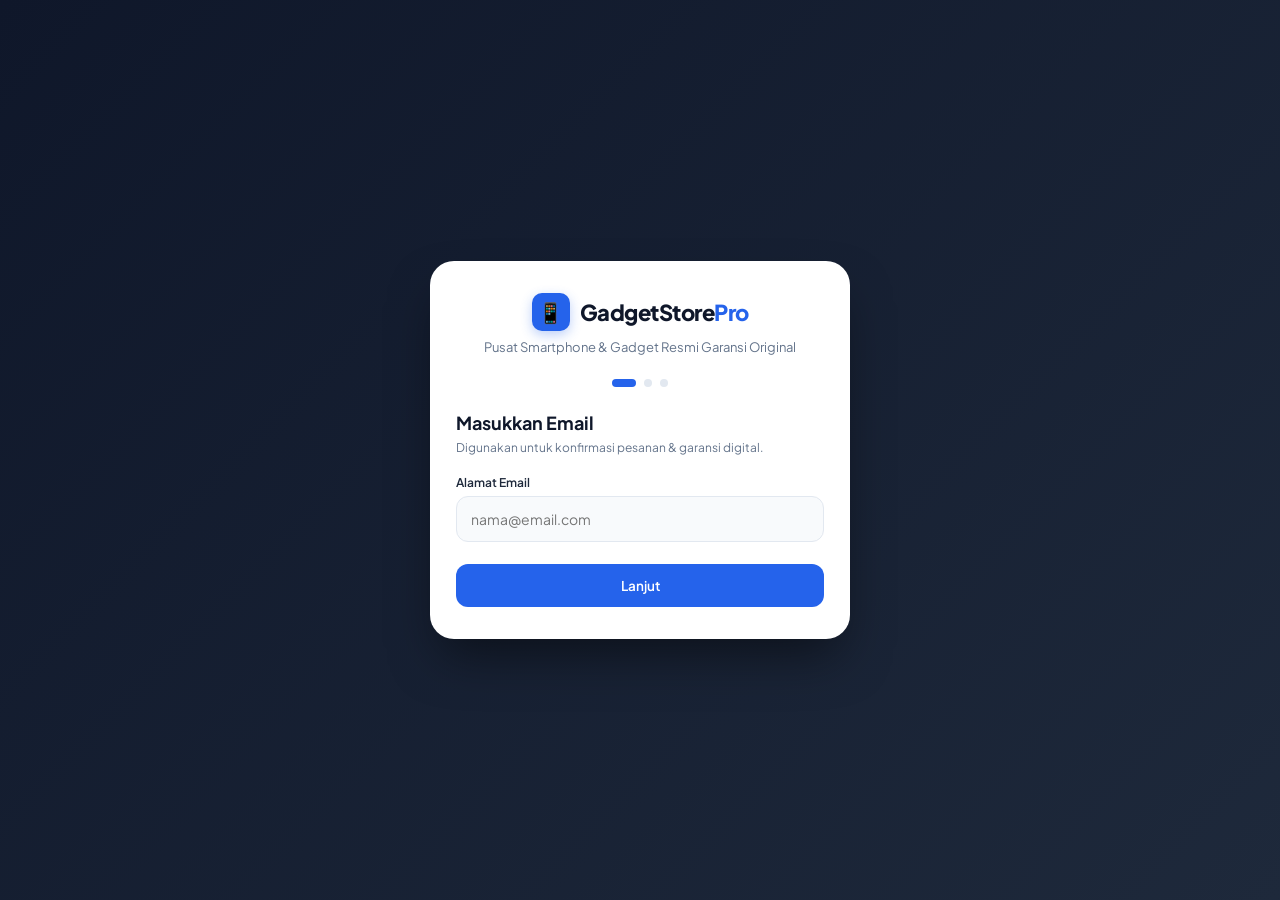
==== commit 33fb973e: "Update print statement from 'Hello' to 'Goodbye'" ====
--- a/index.html
+++ b/index.html
@@ -1,154 +1,86 @@
-
 <!DOCTYPE html>
 <html lang="id">
 <head>
 <meta charset="UTF-8">
 <meta name="viewport" content="width=device-width, initial-scale=1.0, maximum-scale=1.0">
-<title>GADGET STORE PRO — Elektronik & Aksesoris Terpercaya</title>
+<title>Gadget Store Pro — Toko Smartphone & Gadget Resmi</title>
 <link rel="preconnect" href="https://fonts.googleapis.com">
-<link href="https://fonts.googleapis.com/css2?family=Space+Grotesk:wght@400;500;600;700&family=Inter:wght@300;400;500;600;700&display=swap" rel="stylesheet">
+<link href="https://fonts.googleapis.com/css2?family=Plus+Jakarta+Sans:wght@400;500;600;700;800&display=swap" rel="stylesheet">
 <style>
   :root{
-    --primary:#d9829d;      /* pink cream — dusty rose */
-    --secondary:#c66886;
-    --accent:#e0a86a;       /* cream gold accent */
-    --signal:#f2b6c6;       /* soft pink indicator */
-    --bg:#fdf4ee;           /* cream background */
-    --surface:#FFFFFF;
-    --ink:#3f2b30;
-    --muted:#a08790;
-    --line:#f2ddd6;
-    --danger:#c23b3b;
-    --amber:#d99a2b;
-    --blue:#2e6cd9;
-    --green:#2e9e5b;
+    --primary:#0f172a;
+    --secondary:#1e293b;
+    --accent:#2563eb;
+    --accent-hover:#1d4ed8;
+    --cyan:#06b6d4;
+    --bg:#f8fafc;
+    --surface:#ffffff;
+    --ink:#0f172a;
+    --muted:#64748b;
+    --line:#e2e8f0;
+    --danger:#ef4444;
+    --amber:#f59e0b;
+    --green:#10b981;
   }
   *{margin:0;padding:0;box-sizing:border-box;}
   html,body{height:100%;}
   body{
-    font-family:'Inter',sans-serif;
+    font-family:'Plus Jakarta Sans',sans-serif;
     background:var(--bg);
     color:var(--ink);
     -webkit-tap-highlight-color:transparent;
   }
-  h1,h2,h3,.display{font-family:'Space Grotesk',sans-serif;}
   a{color:inherit;text-decoration:none;}
   ul{list-style:none;}
   img{max-width:100%;display:block;}
   button,input,select,textarea{font-family:inherit;}
   button{cursor:pointer;border:none;background:none;}
   input,textarea{outline:none;}
+
   .container{max-width:1100px;margin:0 auto;padding:0 5%;}
 
-  /* ================= LED INDICATOR SIGNATURE ================= */
-  .led{
-    width:8px;height:8px;border-radius:50%;background:var(--signal);
-    box-shadow:0 0 0 3px rgba(242,182,198,.25);
-    animation:pulse 1.8s ease-in-out infinite;
-  }
-  @keyframes pulse{
-    0%,100%{opacity:1; box-shadow:0 0 0 3px rgba(242,182,198,.25);}
-    50%{opacity:.55; box-shadow:0 0 0 5px rgba(242,182,198,.12);}
-  }
-
-  /* ================= ROLE SELECT SCREEN ================= */
-  #roleOverlay{
-    position:fixed;inset:0;z-index:1100;
-    background:
-      radial-gradient(circle at 15% 20%, rgba(224,168,106,.22), transparent 40%),
-      radial-gradient(circle at 85% 80%, rgba(242,182,198,.25), transparent 45%),
-      linear-gradient(160deg,var(--primary),#a85570);
+  /* ================= ONBOARDING ================= */
+  #onboardingOverlay{
+    position:fixed;inset:0;z-index:1000;
+    background:linear-gradient(135deg, #0f172a, #1e293b);
     display:flex;align-items:center;justify-content:center;
     padding:24px;
   }
-  .role-card{
-    width:100%;max-width:400px;background:var(--surface);
-    border-radius:22px;padding:34px 26px;
-    box-shadow:0 30px 60px rgba(0,0,0,.4);
-    text-align:center;
-  }
-  .role-logo-mark{
-    display:inline-flex;align-items:center;justify-content:center;
-    width:64px;height:64px;border-radius:18px;
-    background:linear-gradient(135deg,var(--primary),var(--secondary));
-    font-size:30px;margin-bottom:14px;position:relative;
-  }
-  .role-logo-mark .led{position:absolute;top:8px;right:8px;}
-  .role-brand{font-family:'Space Grotesk',sans-serif;font-size:24px;font-weight:700;color:var(--primary);letter-spacing:.3px;}
-  .role-brand span{color:var(--accent);}
-  .role-pro-tag{
-    display:inline-block;font-size:9.5px;font-weight:700;letter-spacing:1.5px;
-    color:#fff;background:var(--ink);padding:2px 8px;border-radius:6px;
-    vertical-align:middle;margin-left:6px;position:relative;top:-6px;
-  }
-  .role-sub{font-size:12.5px;color:var(--muted);margin:8px 0 26px;line-height:1.5;}
-
-  .role-btn{
-    width:100%;display:flex;align-items:center;gap:14px;
-    padding:16px 18px;border-radius:16px;text-align:left;margin-bottom:14px;
-    transition:transform .2s ease, filter .2s ease;
-  }
-  .role-btn:active{transform:scale(.98);}
-  .role-btn.buyer{
-    background:linear-gradient(120deg,var(--primary),var(--secondary));
-    color:#fff;
-  }
-  .role-btn.admin{
-    background:linear-gradient(120deg,#5b3d46,#7a4f5b);
-    color:#fff;
-  }
-  .role-btn .r-ic{font-size:22px;}
-  .role-btn .r-txt .r-title{font-size:14.5px;font-weight:700;}
-  .role-btn .r-txt .r-desc{font-size:11px;opacity:.75;margin-top:2px;}
-
-  .role-divider{display:flex;align-items:center;gap:10px;margin:8px 0 16px;color:var(--muted);font-size:11px;}
-  .role-divider::before,.role-divider::after{content:"";flex:1;height:1px;background:var(--line);}
-
-  .role-footnote{
-    background:#fbeee0;border:1px solid #f0d9b8;color:#8a6a2c;
-    font-size:11.5px;border-radius:12px;padding:12px 14px;line-height:1.5;margin-top:4px;
-  }
-
-  /* ================= ONBOARDING / LOGIN OVERLAYS ================= */
-  #onboardingOverlay,#loginOverlay,#adminLoginOverlay{
-    position:fixed;inset:0;z-index:1000;display:none;
-    align-items:center;justify-content:center;
-    padding:24px;
-  }
-  #onboardingOverlay,#loginOverlay{ background:linear-gradient(160deg,var(--primary),var(--secondary)); }
-  #adminLoginOverlay{ background:linear-gradient(160deg,#4a333a,#2a1c20); }
-
   .ob-card{
-    width:100%;max-width:400px;background:var(--surface);
-    border-radius:22px;padding:32px 26px;
-    box-shadow:0 30px 60px rgba(0,0,0,.35);
-  }
-  .ob-logo{text-align:center;margin-bottom:6px;}
-  .ob-logo .brand{font-family:'Space Grotesk',sans-serif;font-size:24px;font-weight:700;color:var(--primary);}
+    width:100%;max-width:420px;background:var(--surface);
+    border-radius:24px;padding:32px 26px;
+    box-shadow:0 25px 50px -12px rgba(0,0,0,0.5);
+  }
+  .ob-logo{text-align:center;margin-bottom:8px;display:flex;align-items:center;justify-content:center;gap:10px;}
+  .ob-logo .phone-icon{
+    width:38px;height:38px;background:var(--accent);color:#fff;
+    border-radius:10px;display:flex;align-items:center;justify-content:center;
+    font-size:20px;box-shadow:0 4px 12px rgba(37,99,235,0.3);
+  }
+  .ob-logo .brand{font-size:22px;font-weight:800;color:var(--primary);letter-spacing:-0.5px;}
   .ob-logo .brand span{color:var(--accent);}
-  .ob-sub{text-align:center;font-size:12.5px;color:var(--muted);margin-bottom:26px;}
+  .ob-sub{text-align:center;font-size:13px;color:var(--muted);margin-bottom:24px;}
 
   .ob-dots{display:flex;justify-content:center;gap:8px;margin-bottom:24px;}
   .ob-dot{width:8px;height:8px;border-radius:50%;background:var(--line);transition:all .3s ease;}
-  .ob-dot.active{background:var(--accent);width:22px;border-radius:5px;}
+  .ob-dot.active{background:var(--accent);width:24px;border-radius:6px;}
 
   .ob-step{display:none;}
   .ob-step.active{display:block;animation:fadein .35s ease;}
   @keyframes fadein{from{opacity:0;transform:translateY(8px);}to{opacity:1;transform:translateY(0);}}
 
-  .ob-step h3{font-size:18px;color:var(--primary);margin-bottom:6px;}
+  .ob-step h3{font-size:18px;color:var(--primary);margin-bottom:6px;font-weight:700;}
   .ob-step p.hint{font-size:12px;color:var(--muted);margin-bottom:20px;}
 
   .field{margin-bottom:16px;}
-  .field label{display:block;font-size:11.5px;font-weight:600;color:var(--secondary);margin-bottom:6px;}
-  .field input,.field textarea,.field select{
+  .field label{display:block;font-size:12px;font-weight:600;color:var(--secondary);margin-bottom:6px;}
+  .field input{
     width:100%;padding:13px 14px;border-radius:12px;
-    border:1.5px solid var(--line);font-size:14px;background:#fffaf7;
+    border:1.5px solid var(--line);font-size:14px;background:#f8fafc;
     transition:border .25s ease;
   }
-  .field input:focus,.field textarea:focus,.field select:focus{border-color:var(--accent);background:#fff;}
+  .field input:focus{border-color:var(--accent);background:#fff;}
   .field .err{font-size:11px;color:var(--danger);margin-top:5px;display:none;}
-  .field-hint{font-size:10.5px;color:var(--muted);margin-top:5px;}
 
   .ob-actions{display:flex;gap:10px;margin-top:22px;}
   .btn{
@@ -156,15 +88,13 @@
     padding:13px 20px;border-radius:12px;font-size:13.5px;font-weight:600;
     transition:all .25s ease;
   }
-  .btn-primary{background:var(--primary);color:#fff;flex:1;}
-  .btn-primary:hover{background:var(--secondary);}
+  .btn-primary{background:var(--accent);color:#fff;flex:1;}
+  .btn-primary:hover{background:var(--accent-hover);}
   .btn-ghost{background:var(--bg);color:var(--secondary);}
-  .btn-gold{background:var(--accent);color:#fff;flex:1;}
-  .btn-gold:hover{filter:brightness(1.05);}
-  .switch-link{text-align:center;font-size:11.5px;color:var(--muted);margin-top:16px;}
-  .switch-link a{color:var(--primary);font-weight:700;}
-
-  /* ================= APP SHELL (BUYER) ================= */
+  .btn-dark{background:var(--primary);color:#fff;flex:1;}
+  .btn-dark:hover{background:var(--secondary);}
+
+  /* ================= APP SHELL ================= */
   #app{display:none;min-height:100vh;padding-bottom:78px;}
 
   header.app-header{
@@ -172,19 +102,23 @@
     background:var(--primary);color:#fff;
     padding:16px 5%;
     display:flex;align-items:center;justify-content:space-between;
-    box-shadow:0 6px 20px rgba(0,0,0,.12);
-  }
-  .brand-mark{font-family:'Space Grotesk',sans-serif;font-size:19px;font-weight:700;display:flex;align-items:center;gap:8px;}
-  .brand-mark span{color:var(--accent);}
-  .brand-mark .led{position:static;}
+    box-shadow:0 4px 20px rgba(0,0,0,0.15);
+  }
+  .brand-mark{display:flex;align-items:center;gap:8px;font-size:18px;font-weight:800;letter-spacing:-0.5px;}
+  .brand-mark .phone-icon-sm{
+    width:28px;height:28px;background:var(--accent);color:#fff;
+    border-radius:8px;display:flex;align-items:center;justify-content:center;
+    font-size:14px;
+  }
+  .brand-mark span{color:var(--cyan);}
   .header-icons{display:flex;align-items:center;gap:16px;}
-  .icon-wrap{position:relative;font-size:19px;}
+  .icon-wrap{position:relative;font-size:19px;cursor:pointer;}
   .icon-badge{
-    position:absolute;top:-8px;right:-10px;background:var(--accent);color:#fff;
+    position:absolute;top:-8px;right:-10px;background:var(--danger);color:#fff;
     font-size:10px;font-weight:700;width:17px;height:17px;border-radius:50%;
     display:flex;align-items:center;justify-content:center;
   }
-  .back-btn{font-size:20px;}
+  .back-btn{font-size:20px;cursor:pointer;}
   .header-title{font-size:15px;font-weight:600;}
 
   main{max-width:1100px;margin:0 auto;padding:18px 5% 30px;}
@@ -196,27 +130,21 @@
     display:flex;justify-content:space-between;align-items:center;
     margin:22px 0 14px;
   }
-  .section-title h2{font-size:18px;color:var(--primary);}
-  .section-title span{font-size:11.5px;color:var(--accent);font-weight:600;}
+  .section-title h2{font-size:18px;color:var(--primary);font-weight:700;}
+  .section-title span{font-size:11.5px;color:var(--accent);font-weight:700;}
 
   .promo-banner{
-    background:linear-gradient(120deg,var(--primary),var(--secondary));
-    color:#fff;border-radius:18px;padding:24px 20px;position:relative;overflow:hidden;
+    background:linear-gradient(135deg, var(--primary), var(--secondary));
+    color:#fff;border-radius:20px;padding:24px 20px;position:relative;overflow:hidden;
+    box-shadow:0 10px 25px -5px rgba(15,23,42,0.3);
   }
   .promo-banner::after{
-    content:"";position:absolute;right:-30px;top:-30px;width:140px;height:140px;
-    background:radial-gradient(circle,rgba(242,182,198,.35),transparent 70%);
-  }
-  .promo-banner::before{
-    content:"";position:absolute;inset:0;opacity:.12;pointer-events:none;
-    background-image:
-      linear-gradient(90deg, transparent 46%, var(--accent) 46%, var(--accent) 48%, transparent 48%),
-      linear-gradient(0deg, transparent 70%, var(--accent) 70%, var(--accent) 72%, transparent 72%);
-    background-size:60px 60px;
-  }
-  .promo-banner .tag{font-size:10.5px;letter-spacing:2px;text-transform:uppercase;color:#fff0f5;font-weight:700;}
-  .promo-banner h2{font-size:22px;margin:8px 0 6px;}
-  .promo-banner p{font-size:12.5px;opacity:.85;max-width:230px;}
+    content:"📱";position:absolute;right:10px;bottom:-10px;font-size:110px;
+    opacity:0.15;transform:rotate(-15deg);
+  }
+  .promo-banner .tag{font-size:10.5px;letter-spacing:1.5px;text-transform:uppercase;color:var(--cyan);font-weight:800;}
+  .promo-banner h2{font-size:22px;margin:8px 0 6px;line-height:1.2;}
+  .promo-banner p{font-size:12.5px;opacity:.85;max-width:240px;}
 
   .hscroll{display:flex;gap:14px;overflow-x:auto;padding:4px 2px 10px;scrollbar-width:none;}
   .hscroll::-webkit-scrollbar{display:none;}
@@ -224,7 +152,7 @@
   .cat-chips{display:flex;gap:9px;overflow-x:auto;padding:2px 2px 4px;scrollbar-width:none;}
   .cat-chips::-webkit-scrollbar{display:none;}
   .chip{
-    flex:0 0 auto;padding:9px 18px;border-radius:20px;font-size:12.5px;font-weight:600;
+    flex:0 0 auto;padding:9px 18px;border-radius:12px;font-size:12.5px;font-weight:600;
     background:var(--surface);border:1.5px solid var(--line);color:var(--secondary);
   }
   .chip.active{background:var(--primary);border-color:var(--primary);color:#fff;}
@@ -236,63 +164,41 @@
 
   .p-card{
     background:var(--surface);border-radius:16px;overflow:hidden;
-    box-shadow:0 8px 20px -10px rgba(217,130,157,.35);
-    flex:0 0 150px;
+    border:1px solid var(--line);
+    box-shadow:0 4px 12px rgba(0,0,0,0.03);
+    flex:0 0 160px;
     display:flex;flex-direction:column;
   }
   .grid-products .p-card{flex:none;width:100%;}
 
-  .p-img{position:relative;height:170px;background:var(--bg);cursor:pointer;}
-  .p-img img{width:100%;height:100%;object-fit:cover;}
+  .p-img{position:relative;height:160px;background:#f1f5f9;cursor:pointer;display:flex;align-items:center;justify-content:center;padding:12px;}
+  .p-img img{max-height:100%;max-width:100%;object-fit:contain;}
   .p-badge{
     position:absolute;top:10px;left:10px;background:var(--accent);color:#fff;
-    font-size:9.5px;font-weight:700;padding:4px 9px;border-radius:20px;
-  }
-  .p-video-badge{
-    position:absolute;bottom:10px;right:10px;background:rgba(0,0,0,.55);color:#fff;
-    font-size:10px;font-weight:600;padding:3px 8px;border-radius:20px;display:flex;align-items:center;gap:4px;
-  }
-  .p-body{padding:11px 11px 13px;flex:1;display:flex;flex-direction:column;}
-  .p-name{font-size:12.5px;font-weight:600;line-height:1.3;margin-bottom:4px;cursor:pointer;}
-  .p-desc{font-size:10.5px;color:var(--muted);margin-bottom:6px;line-height:1.4;}
-  .p-rating{display:flex;align-items:center;gap:5px;font-size:10.5px;color:var(--muted);margin-bottom:6px;}
-  .p-rating .stars{color:var(--accent);}
-  .p-price{font-size:13.5px;font-weight:700;color:var(--primary);margin-bottom:10px;}
+    font-size:9.5px;font-weight:700;padding:4px 9px;border-radius:6px;
+  }
+  .p-body{padding:12px;flex:1;display:flex;flex-direction:column;}
+  .p-name{font-size:13px;font-weight:700;line-height:1.3;margin-bottom:4px;cursor:pointer;color:var(--primary);}
+  .p-desc{font-size:11px;color:var(--muted);margin-bottom:6px;line-height:1.4;}
+  .p-rating{display:flex;align-items:center;gap:4px;font-size:11px;color:var(--muted);margin-bottom:6px;}
+  .p-rating .stars{color:var(--amber);}
+  .p-price{font-size:14px;font-weight:800;color:var(--accent);margin-bottom:10px;}
   .p-actions{display:flex;gap:6px;margin-top:auto;}
-  .p-actions button{flex:1;padding:8px 4px;border-radius:9px;font-size:10.5px;font-weight:600;}
+  .p-actions button{flex:1;padding:8px 4px;border-radius:8px;font-size:10.5px;font-weight:600;}
   .btn-cart-sm{background:var(--bg);color:var(--secondary);border:1px solid var(--line);}
   .btn-buy-sm{background:var(--primary);color:#fff;}
 
-  /* ================= PRODUCT DETAIL / GALLERY SLIDER ================= */
-  .pd-gallery{position:relative;border-radius:18px;overflow:hidden;background:var(--surface);margin-bottom:12px;}
-  .pd-slides{display:flex;height:340px;overflow-x:auto;scroll-snap-type:x mandatory;scrollbar-width:none;}
-  .pd-slides::-webkit-scrollbar{display:none;}
-  .pd-slide{flex:0 0 100%;width:100%;height:100%;scroll-snap-align:center;position:relative;background:#f3e3dd;}
-  .pd-slide img,.pd-slide video{width:100%;height:100%;object-fit:cover;}
-  .pd-slide.video-slide{display:flex;align-items:center;justify-content:center;background:#241a1d;}
-  .pd-play-hint{
-    position:absolute;bottom:12px;left:12px;background:rgba(0,0,0,.55);color:#fff;
-    font-size:10.5px;font-weight:600;padding:5px 10px;border-radius:20px;display:flex;align-items:center;gap:5px;
-    pointer-events:none;
-  }
-  .pd-dots{display:flex;justify-content:center;gap:7px;padding:10px 0 2px;}
-  .pd-dot{width:7px;height:7px;border-radius:50%;background:var(--line);cursor:pointer;transition:all .25s ease;}
-  .pd-dot.active{background:var(--primary);width:18px;border-radius:5px;}
-  .pd-arrow{
-    position:absolute;top:50%;transform:translateY(-50%);width:32px;height:32px;border-radius:50%;
-    background:rgba(255,255,255,.85);color:var(--primary);display:flex;align-items:center;justify-content:center;
-    font-size:15px;font-weight:700;box-shadow:0 4px 10px rgba(0,0,0,.15);z-index:5;
-  }
-  .pd-arrow.prev{left:10px;} .pd-arrow.next{right:10px;}
-
-  .pd-cat{font-size:11px;text-transform:uppercase;letter-spacing:1.5px;color:var(--accent);font-weight:700;}
-  .pd-name{font-size:21px;color:var(--primary);margin:6px 0 8px;}
+  /* ================= PRODUCT DETAIL ================= */
+  .pd-img{border-radius:20px;overflow:hidden;height:280px;background:#f1f5f9;margin-bottom:16px;display:flex;align-items:center;justify-content:center;padding:20px;border:1px solid var(--line);}
+  .pd-img img{max-height:100%;object-fit:contain;}
+  .pd-cat{font-size:11px;text-transform:uppercase;letter-spacing:1.5px;color:var(--accent);font-weight:800;}
+  .pd-name{font-size:22px;color:var(--primary);margin:4px 0 8px;font-weight:800;}
   .pd-meta{display:flex;align-items:center;gap:14px;font-size:12px;color:var(--muted);margin-bottom:12px;}
-  .pd-price{font-size:22px;font-weight:700;color:var(--primary);margin-bottom:16px;}
-  .pd-desc{font-size:13px;color:#5c464b;line-height:1.7;margin-bottom:20px;}
+  .pd-price{font-size:22px;font-weight:800;color:var(--accent);margin-bottom:16px;}
+  .pd-desc{font-size:13px;color:#334155;line-height:1.6;margin-bottom:20px;}
 
   .variant-block{margin-bottom:18px;}
-  .variant-block h4{font-size:13px;color:var(--secondary);margin-bottom:10px;}
+  .variant-block h4{font-size:13px;color:var(--secondary);margin-bottom:10px;font-weight:700;}
   .color-opts{display:flex;gap:10px;flex-wrap:wrap;}
   .color-dot{
     width:34px;height:34px;border-radius:50%;border:2.5px solid transparent;
@@ -300,12 +206,12 @@
     transition:all .2s ease;
   }
   .color-dot.selected{border-color:var(--accent);transform:scale(1.1);}
-  .color-inner{width:100%;height:100%;border-radius:50%;border:1px solid rgba(0,0,0,.08);}
+  .color-inner{width:100%;height:100%;border-radius:50%;border:1px solid rgba(0,0,0,.1);}
 
   .size-opts{display:flex;gap:10px;flex-wrap:wrap;}
   .size-opt{
-    min-width:56px;height:40px;padding:0 10px;border-radius:10px;border:1.5px solid var(--line);
-    display:flex;align-items:center;justify-content:center;font-size:12px;font-weight:600;
+    padding:8px 14px;border-radius:10px;border:1.5px solid var(--line);
+    display:flex;align-items:center;justify-content:center;font-size:12px;font-weight:700;
     color:var(--secondary);cursor:pointer;transition:all .2s ease;
   }
   .size-opt.selected{background:var(--primary);border-color:var(--primary);color:#fff;}
@@ -315,52 +221,52 @@
   }
   .review-item img{width:38px;height:38px;border-radius:50%;object-fit:cover;}
   .review-name{font-size:12.5px;font-weight:600;}
-  .review-stars{color:var(--accent);font-size:11px;margin:2px 0 4px;}
-  .review-text{font-size:12px;color:#6a545a;line-height:1.5;}
+  .review-stars{color:var(--amber);font-size:11px;margin:2px 0 4px;}
+  .review-text{font-size:12px;color:#475569;line-height:1.5;}
 
   .pd-sticky-bar{
     position:sticky;bottom:0;background:var(--surface);
     padding:12px 0 4px;display:flex;gap:10px;
     border-top:1px solid var(--line);margin-top:10px;
   }
-  .pd-sticky-bar button{flex:1;padding:14px;border-radius:12px;font-size:13.5px;font-weight:600;}
+  .pd-sticky-bar button{flex:1;padding:14px;border-radius:12px;font-size:13.5px;font-weight:700;}
   .btn-add-cart{background:var(--bg);color:var(--primary);border:1.5px solid var(--primary);}
-  .btn-buy-now{background:var(--primary);color:#fff;}
+  .btn-buy-now{background:var(--accent);color:#fff;}
 
   /* ================= CART ================= */
   .cart-item{
     display:flex;gap:12px;background:var(--surface);border-radius:16px;
-    padding:12px;margin-bottom:12px;box-shadow:0 6px 16px -10px rgba(217,130,157,.3);
-  }
-  .cart-check{width:18px;height:18px;accent-color:var(--primary);align-self:center;}
-  .cart-item img{width:64px;height:78px;border-radius:10px;object-fit:cover;}
+    padding:12px;margin-bottom:12px;border:1px solid var(--line);
+  }
+  .cart-check{width:18px;height:18px;accent-color:var(--accent);align-self:center;}
+  .cart-item img{width:64px;height:64px;border-radius:10px;object-fit:contain;background:#f1f5f9;}
   .ci-info{flex:1;}
-  .ci-name{font-size:13px;font-weight:600;margin-bottom:3px;}
-  .ci-variant{font-size:10.5px;color:var(--muted);margin-bottom:5px;}
-  .ci-price{font-size:12.5px;font-weight:700;color:var(--primary);}
+  .ci-name{font-size:13px;font-weight:700;margin-bottom:3px;color:var(--primary);}
+  .ci-variant{font-size:11px;color:var(--muted);margin-bottom:5px;}
+  .ci-price{font-size:13px;font-weight:800;color:var(--accent);}
   .ci-qty{display:flex;align-items:center;gap:8px;margin-top:6px;}
-  .qbtn{width:23px;height:23px;border-radius:6px;background:var(--bg);color:var(--primary);font-weight:700;font-size:13px;}
+  .qbtn{width:24px;height:24px;border-radius:6px;background:var(--bg);color:var(--primary);font-weight:700;font-size:13px;border:1px solid var(--line);}
   .ci-delete{font-size:11px;color:var(--danger);text-decoration:underline;margin-top:6px;cursor:pointer;}
 
   .summary-box{
     background:var(--surface);border-radius:16px;padding:16px;margin-top:16px;
-    box-shadow:0 6px 16px -10px rgba(217,130,157,.3);
-  }
-  .summary-row{display:flex;justify-content:space-between;font-size:12.5px;color:#5c464b;margin-bottom:8px;}
-  .summary-row.total{font-size:15px;font-weight:700;color:var(--primary);border-top:1px solid var(--line);padding-top:10px;margin-top:6px;}
+    border:1px solid var(--line);
+  }
+  .summary-row{display:flex;justify-content:space-between;font-size:12.5px;color:#475569;margin-bottom:8px;}
+  .summary-row.total{font-size:15px;font-weight:800;color:var(--primary);border-top:1px solid var(--line);padding-top:10px;margin-top:6px;}
 
   .checkout-btn{
-    width:100%;background:var(--primary);color:#fff;padding:15px;border-radius:13px;
+    width:100%;background:var(--accent);color:#fff;padding:15px;border-radius:12px;
     font-size:14px;font-weight:700;margin-top:14px;
   }
-  .checkout-btn:disabled{background:#e3cdd3;}
+  .checkout-btn:disabled{background:#cbd5e1;}
 
   /* ================= CHECKOUT ================= */
   .co-block{
     background:var(--surface);border-radius:16px;padding:16px;margin-bottom:14px;
-    box-shadow:0 6px 16px -10px rgba(217,130,157,.3);
-  }
-  .co-block h4{font-size:13px;color:var(--secondary);margin-bottom:10px;}
+    border:1px solid var(--line);
+  }
+  .co-block h4{font-size:13px;color:var(--secondary);margin-bottom:10px;font-weight:700;}
   .co-item-row{display:flex;justify-content:space-between;font-size:12px;padding:6px 0;border-bottom:1px dashed var(--line);}
   .co-item-row:last-child{border-bottom:none;}
   .co-addr-input{
@@ -369,225 +275,107 @@
   }
   .pay-option{
     display:flex;align-items:center;gap:10px;padding:12px;border-radius:12px;
-    border:1.5px solid var(--accent);background:#fdf2e3;font-size:12.5px;font-weight:600;color:var(--secondary);
+    border:1.5px solid var(--accent);background:#eff6ff;font-size:12.5px;font-weight:700;color:var(--accent);
   }
 
   /* ================= ORDERS ================= */
   .order-card{
     background:var(--surface);border-radius:16px;padding:15px;margin-bottom:13px;
-    box-shadow:0 6px 16px -10px rgba(217,130,157,.3);
+    border:1px solid var(--line);
   }
   .order-top{display:flex;justify-content:space-between;align-items:flex-start;margin-bottom:10px;}
-  .order-id{font-size:13px;font-weight:700;color:var(--primary);}
+  .order-id{font-size:13px;font-weight:800;color:var(--primary);}
   .order-date{font-size:10.5px;color:var(--muted);margin-top:2px;}
-  .order-status-badge{font-size:10.5px;font-weight:700;padding:5px 12px;border-radius:20px;background:#fdf0d0;color:var(--amber);white-space:nowrap;}
-  .order-items-list{font-size:11.5px;color:#5c464b;line-height:1.7;margin-bottom:8px;}
-  .order-total-row{display:flex;justify-content:space-between;font-size:13px;font-weight:700;color:var(--primary);padding-top:8px;border-top:1px solid var(--line);}
+  .order-status-badge{font-size:10.5px;font-weight:700;padding:4px 10px;border-radius:20px;background:#fef3c7;color:var(--amber);white-space:nowrap;}
+  .order-items-list{font-size:11.5px;color:#334155;line-height:1.7;margin-bottom:8px;}
+  .order-total-row{display:flex;justify-content:space-between;font-size:13px;font-weight:800;color:var(--primary);padding-top:8px;border-top:1px solid var(--line);}
 
   /* ================= PROFILE ================= */
   .profile-card{
-    background:linear-gradient(135deg,var(--primary),var(--secondary));
+    background:linear-gradient(135deg, var(--primary), var(--secondary));
     color:#fff;border-radius:20px;padding:26px 20px;text-align:center;position:relative;overflow:hidden;
   }
   .profile-avatar{
     width:76px;height:76px;border-radius:50%;margin:0 auto 12px;
     border:3px solid var(--accent);object-fit:cover;
   }
-  .profile-name{font-size:18px;font-weight:600;}
+  .profile-name{font-size:18px;font-weight:700;}
   .vip-badge{
     display:inline-flex;align-items:center;gap:4px;margin-top:6px;
-    background:rgba(255,255,255,.2);border:1px solid #fff0f5;color:#fff0f5;
+    background:rgba(37,99,235,0.2);border:1px solid var(--accent);color:var(--cyan);
     font-size:10.5px;font-weight:700;padding:4px 12px;border-radius:20px;
   }
-  .profile-stats{display:flex;margin-top:20px;border-top:1px solid rgba(255,255,255,.25);padding-top:16px;}
+  .profile-stats{display:flex;margin-top:20px;border-top:1px solid rgba(255,255,255,0.1);padding-top:16px;}
   .profile-stats div{flex:1;}
-  .profile-stats .num{font-size:16px;font-weight:700;color:var(--accent);}
+  .profile-stats .num{font-size:16px;font-weight:800;color:var(--cyan);}
   .profile-stats .lbl{font-size:10px;opacity:.8;margin-top:2px;}
 
-  .info-list{background:var(--surface);border-radius:16px;margin-top:16px;overflow:hidden;box-shadow:0 6px 16px -10px rgba(217,130,157,.3);}
+  .info-list{background:var(--surface);border-radius:16px;margin-top:16px;overflow:hidden;border:1px solid var(--line);}
   .info-row{display:flex;justify-content:space-between;padding:14px 16px;border-bottom:1px solid var(--line);font-size:12.5px;}
   .info-row:last-child{border-bottom:none;}
   .info-row .lbl{color:var(--muted);}
   .info-row .val{font-weight:600;color:var(--ink);}
 
   .logout-btn{
-    width:100%;margin-top:16px;padding:14px;border-radius:13px;
-    background:#fdeceb;color:var(--danger);font-weight:700;font-size:13px;
+    width:100%;margin-top:16px;padding:14px;border-radius:12px;
+    background:#fef2f2;color:var(--danger);font-weight:700;font-size:13px;
   }
 
   .empty-state{text-align:center;padding:60px 16px;color:var(--muted);font-size:13px;}
   .empty-state .emoji{font-size:36px;margin-bottom:10px;}
 
-  /* ================= BOTTOM NAV (SHARED BY BUYER & ADMIN) ================= */
+  /* ================= BOTTOM NAV ================= */
   .bottom-nav{
     position:fixed;bottom:0;left:0;right:0;z-index:60;
     background:var(--surface);border-top:1px solid var(--line);
-    display:flex;box-shadow:0 -6px 20px rgba(0,0,0,.06);
+    display:flex;box-shadow:0 -4px 20px rgba(0,0,0,0.05);
   }
   .nav-item{
     flex:1;display:flex;flex-direction:column;align-items:center;gap:3px;
-    padding:11px 4px 9px;font-size:9.5px;font-weight:600;color:var(--muted);position:relative;
-  }
-  .nav-item .ic{font-size:19px;}
-  .nav-item.active{color:var(--primary);}
-  .nav-item.active .ic{transform:translateY(-1px);}
+    padding:11px 4px 9px;font-size:10px;font-weight:600;color:var(--muted);position:relative;cursor:pointer;
+  }
+  .nav-item .ic{font-size:18px;}
+  .nav-item.active{color:var(--accent);}
   .nav-badge{
-    position:absolute;top:5px;right:22%;background:var(--accent);color:#fff;
+    position:absolute;top:5px;right:22%;background:var(--danger);color:#fff;
     font-size:9px;font-weight:700;width:15px;height:15px;border-radius:50%;
     display:flex;align-items:center;justify-content:center;
   }
 
-  /* ================= ADMIN DASHBOARD ================= */
-  #adminApp{display:none;min-height:100vh;padding-bottom:78px;}
-  header.admin-header{
-    background:#4a333a;color:#fff;padding:16px 5%;
-    display:flex;align-items:center;justify-content:space-between;
-    box-shadow:0 6px 20px rgba(0,0,0,.15);position:sticky;top:0;z-index:50;
-  }
-  .admin-brand{font-family:'Space Grotesk',sans-serif;font-size:17px;font-weight:700;display:flex;align-items:center;gap:8px;}
-  .admin-brand span{color:var(--accent);}
-  .admin-exit{font-size:12px;font-weight:600;background:rgba(255,255,255,.12);padding:8px 14px;border-radius:10px;color:#fff;}
-  .admin-main{max-width:1100px;margin:0 auto;padding:20px 5% 30px;}
-
-  .admin-tabpanel{display:none;}
-  .admin-tabpanel.active{display:block;animation:fadein .3s ease;}
-
-  .admin-stats{display:grid;grid-template-columns:repeat(2,1fr);gap:12px;margin-bottom:22px;}
-  @media(min-width:720px){ .admin-stats{grid-template-columns:repeat(4,1fr);} }
-  .admin-stat-card{
-    background:var(--surface);border-radius:16px;padding:16px;
-    box-shadow:0 6px 16px -10px rgba(217,130,157,.3);
-  }
-  .admin-stat-card.pending{border:1.5px solid var(--accent);}
-  .admin-stat-card .lbl{font-size:11px;color:var(--muted);margin-bottom:6px;}
-  .admin-stat-card .val{font-size:19px;font-weight:700;color:var(--primary);font-family:'Space Grotesk',sans-serif;}
-  .admin-section-title{font-size:15px;color:var(--primary);margin:24px 0 12px;font-weight:700;}
-  .admin-order-card{background:var(--surface);border-radius:14px;padding:14px;margin-bottom:10px;box-shadow:0 6px 16px -10px rgba(217,130,157,.3);}
-  .admin-order-card.is-pending{border:1.5px solid var(--accent);background:#fffaf3;}
-  .admin-order-top{display:flex;justify-content:space-between;align-items:center;margin-bottom:6px;gap:8px;}
-  .admin-order-top b{font-size:13px;color:var(--primary);}
-  .new-order-tag{color:var(--accent);font-size:10.5px;font-weight:700;}
-  .status-select{
-    font-size:11px;font-weight:600;border:1.5px solid var(--line);border-radius:8px;
-    padding:6px 10px;color:var(--secondary);background:#fffaf7;
-  }
-
-  /* ----- admin barang (product) cards ----- */
-  .admin-prod-grid{display:grid;grid-template-columns:repeat(2,1fr);gap:14px;}
-  @media(min-width:720px){ .admin-prod-grid{grid-template-columns:repeat(3,1fr);} }
-  .admin-prod-card{background:var(--surface);border-radius:16px;overflow:hidden;box-shadow:0 8px 20px -10px rgba(217,130,157,.35);}
-  .admin-prod-card img{width:100%;height:130px;object-fit:cover;}
-  .admin-prod-body{padding:12px;}
-  .admin-prod-name{font-size:12.5px;font-weight:700;margin-bottom:4px;}
-  .admin-prod-meta{font-size:11px;color:var(--muted);margin-bottom:8px;line-height:1.6;}
-  .admin-prod-price{font-size:13px;font-weight:700;color:var(--primary);margin-bottom:10px;}
-  .btn-edit-prod{width:100%;padding:9px;border-radius:9px;background:var(--bg);color:var(--primary);border:1.5px solid var(--primary);font-size:11.5px;font-weight:700;}
-
-  /* ----- tambah barang (add product) ----- */
-  .file-preview{margin-top:8px;}
-  .file-preview img,.file-preview video{width:100%;max-height:170px;object-fit:cover;border-radius:10px;}
-
-  /* ----- laporan keuangan (financial reports) ----- */
-  .report-toggle{display:flex;gap:8px;margin-bottom:16px;}
-  .report-toggle button{
-    flex:1;padding:10px;border-radius:12px;font-size:12px;font-weight:700;
-    background:var(--surface);border:1.5px solid var(--line);color:var(--secondary);
-  }
-  .report-toggle button.active{background:var(--primary);border-color:var(--primary);color:#fff;}
-  .report-row{display:flex;justify-content:space-between;align-items:center;background:var(--surface);border-radius:14px;padding:14px 16px;margin-bottom:10px;box-shadow:0 6px 16px -10px rgba(217,130,157,.3);}
-  .report-row .rlabel{font-size:12.5px;font-weight:700;color:var(--ink);}
-  .report-row .rsub{font-size:10.5px;color:var(--muted);margin-top:2px;}
-  .report-row .ramount{font-size:14px;font-weight:700;color:var(--primary);}
-  .report-summary{background:linear-gradient(120deg,var(--primary),var(--secondary));color:#fff;border-radius:16px;padding:20px;margin-bottom:18px;}
-  .report-summary .rs-lbl{font-size:11px;opacity:.85;text-transform:uppercase;letter-spacing:1px;}
-  .report-summary .rs-val{font-size:24px;font-weight:700;margin-top:6px;font-family:'Space Grotesk',sans-serif;}
-
   /* ================= MODAL & TOAST ================= */
   .modal-overlay{
-    position:fixed;inset:0;background:rgba(63,43,48,.55);z-index:800;
+    position:fixed;inset:0;background:rgba(15,23,42,0.6);z-index:800;
     display:none;align-items:center;justify-content:center;padding:24px;
   }
   .modal-overlay.open{display:flex;}
   .modal-box{
-    background:var(--surface);border-radius:18px;padding:26px 22px;max-width:340px;width:100%;text-align:center;
-    max-height:88vh;overflow-y:auto;
-  }
-  .modal-box h3{font-size:16px;color:var(--primary);margin-bottom:8px;}
+    background:var(--surface);border-radius:20px;padding:26px 22px;max-width:340px;width:100%;text-align:center;
+  }
+  .modal-box h3{font-size:16px;color:var(--primary);margin-bottom:8px;font-weight:700;}
   .modal-box p{font-size:12.5px;color:var(--muted);margin-bottom:20px;}
-  .modal-box .field{text-align:left;}
   .modal-actions{display:flex;gap:10px;}
 
   .toast{
     position:fixed;top:16px;left:50%;transform:translateX(-50%) translateY(-20px);
-    background:var(--primary);color:#fff;padding:13px 22px;border-radius:12px;
+    background:var(--primary);color:#fff;padding:12px 20px;border-radius:12px;
     font-size:12.5px;font-weight:500;opacity:0;pointer-events:none;
     transition:all .35s ease;z-index:900;
-    display:flex;align-items:center;gap:8px;box-shadow:0 10px 26px rgba(0,0,0,.2);
+    display:flex;align-items:center;gap:8px;box-shadow:0 10px 25px rgba(0,0,0,0.2);
   }
   .toast.show{opacity:1;transform:translateX(-50%) translateY(0);}
-  .toast .dot{width:6px;height:6px;border-radius:50%;background:var(--accent);}
+  .toast .dot{width:6px;height:6px;border-radius:50%;background:var(--cyan);}
 </style>
 </head>
 <body>
 
-<!-- ============ ROLE SELECT (LANDING) ============ -->
-<div id="roleOverlay">
-  <div class="role-card">
-    <div class="role-logo-mark">📱<span class="led"></span></div>
-    <div class="role-brand">GADGET<span>STORE</span><span class="role-pro-tag">PRO</span></div>
-    <p class="role-sub">Pusat gadget &amp; aksesoris original. Pilih peran kamu untuk melanjutkan.</p>
-
-    <button class="role-btn buyer" onclick="chooseRole('buyer')">
-      <span class="r-ic">🛒</span>
-      <span class="r-txt">
-        <div class="r-title">Masuk sebagai Pembeli</div>
-        <div class="r-desc">Belanja smartphone, audio &amp; aksesoris</div>
-      </span>
-    </button>
-
-    <div class="role-divider">atau</div>
-
-    <button class="role-btn admin" onclick="chooseRole('admin')">
-      <span class="r-ic">🗄️</span>
-      <span class="r-txt">
-        <div class="r-title">Masuk sebagai Penjual (Admin)</div>
-        <div class="r-desc">Kelola produk &amp; pantau pesanan masuk</div>
-      </span>
-    </button>
-
-    <div class="role-footnote">Pembeli → belanja produk gadget · Penjual → kelola stok &amp; pesanan toko</div>
-  </div>
-</div>
-
-<!-- ============ LOGIN PEMBELI (UNTUK YANG SUDAH PUNYA AKUN) ============ -->
-<div id="loginOverlay">
-  <div class="ob-card">
-    <div class="ob-logo"><span class="brand">Gadget<span>Store</span></span></div>
-    <p class="ob-sub">Masuk ke akun kamu yang sudah terdaftar</p>
-
-    <div class="field">
-      <label>Email</label>
-      <input type="email" id="loginEmail" placeholder="nama@email.com">
-    </div>
-    <div class="field">
-      <label>Password</label>
-      <input type="password" id="loginPassword" placeholder="Password kamu">
-      <div class="err" id="errLogin">Email atau password salah</div>
-    </div>
-
-    <div class="ob-actions">
-      <button class="btn btn-ghost" onclick="cancelBuyerLogin()">Batal</button>
-      <button class="btn btn-primary" onclick="loginBuyer()">Masuk</button>
-    </div>
-    <div class="switch-link">Belum punya akun? <a href="javascript:void(0)" onclick="goToSignupFromLogin()">Daftar di sini</a></div>
-  </div>
-</div>
-
-<!-- ============ ONBOARDING (PEMBELI BARU) ============ -->
+<!-- ============ ONBOARDING ============ -->
 <div id="onboardingOverlay">
   <div class="ob-card">
-    <div class="ob-logo"><span class="brand">Gadget<span>Store</span></span></div>
-    <p class="ob-sub">Pusat gadget &amp; aksesoris — buat akunmu dulu, yuk</p>
+    <div class="ob-logo">
+      <div class="phone-icon">📱</div>
+      <div class="brand">GadgetStore<span>Pro</span></div>
+    </div>
+    <p class="ob-sub">Pusat Smartphone & Gadget Resmi Garansi Original</p>
 
     <div class="ob-dots">
       <div class="ob-dot active" data-dot="1"></div>
@@ -598,26 +386,25 @@
     <!-- STEP 1: EMAIL -->
     <div class="ob-step active" id="obStep1">
       <h3>Masukkan Email</h3>
-      <p class="hint">Kami pakai email ini untuk info pesanan gadget kamu.</p>
+      <p class="hint">Digunakan untuk konfirmasi pesanan & garansi digital.</p>
       <div class="field">
         <label>Alamat Email</label>
         <input type="email" id="obEmail" placeholder="nama@email.com">
-        <div class="err" id="errEmail">Masukkan email yang valid ya</div>
+        <div class="err" id="errEmail">Masukkan email yang valid</div>
       </div>
       <div class="ob-actions">
         <button class="btn btn-primary" onclick="obNext(1)">Lanjut</button>
       </div>
-      <div class="switch-link">Sudah punya akun? <a href="javascript:void(0)" onclick="goToLoginFromSignup()">Masuk di sini</a></div>
     </div>
 
     <!-- STEP 2: USERNAME & PASSWORD -->
     <div class="ob-step" id="obStep2">
-      <h3>Buat Akun</h3>
-      <p class="hint">Username &amp; password buat login kamu nanti.</p>
+      <h3>Buat Akun Pro</h3>
+      <p class="hint">Buat akun untuk akses promo gadget terbaru.</p>
       <div class="field">
         <label>Username</label>
-        <input type="text" id="obUsername" placeholder="Raka" value="Raka">
-        <div class="err" id="errUsername">Username tidak boleh kosong</div>
+        <input type="text" id="obUsername" placeholder="UserPro" value="UserPro">
+        <div class="err" id="errUsername">Username wajib diisi</div>
       </div>
       <div class="field">
         <label>Password</label>
@@ -633,49 +420,28 @@
     <!-- STEP 3: PHONE -->
     <div class="ob-step" id="obStep3">
       <h3>Nomor Telepon</h3>
-      <p class="hint">Untuk konfirmasi pengiriman pesanan kamu.</p>
+      <p class="hint">Untuk verifikasi pengiriman ekspedisi aman.</p>
       <div class="field">
-        <label>Nomor HP</label>
+        <label>Nomor HP / WhatsApp</label>
         <input type="tel" id="obPhone" placeholder="0812xxxxxxx">
         <div class="err" id="errPhone">Masukkan nomor HP yang valid</div>
       </div>
       <div class="ob-actions">
         <button class="btn btn-ghost" onclick="obBack(3)">Kembali</button>
-        <button class="btn btn-gold" onclick="obFinish()">Mulai Belanja ⚡</button>
+        <button class="btn btn-dark" onclick="obFinish()">Mulai Jelajah ⚡</button>
       </div>
     </div>
   </div>
 </div>
 
-<!-- ============ LOGIN ADMIN ============ -->
-<div id="adminLoginOverlay">
-  <div class="ob-card">
-    <div class="ob-logo"><span class="brand">Gadget<span>Store</span> Admin</span></div>
-    <p class="ob-sub">Masuk dengan akun admin untuk kelola toko</p>
-
-    <div class="field">
-      <label>Username</label>
-      <input type="text" id="adminUsername" placeholder="admin">
-    </div>
-    <div class="field">
-      <label>Password</label>
-      <input type="password" id="adminPassword" placeholder="Password admin">
-      <div class="err" id="errAdminLogin">Username atau password admin salah</div>
-    </div>
-
-    <div class="ob-actions">
-      <button class="btn btn-ghost" onclick="cancelAdminLogin()">Batal</button>
-      <button class="btn btn-primary" onclick="adminLoginSubmit()">Masuk</button>
-    </div>
-    <p class="field-hint" style="text-align:center;margin-top:14px;">Demo: username <b>admin</b> · password <b>admin123</b></p>
-  </div>
-</div>
-
-<!-- ============ APP SHELL (PEMBELI) ============ -->
+<!-- ============ APP SHELL ============ -->
 <div id="app">
   <header class="app-header">
     <div id="headerHomeState" style="display:flex;align-items:center;justify-content:space-between;width:100%;">
-      <div class="brand-mark">📱 Gadget<span>Store</span></div>
+      <div class="brand-mark">
+        <div class="phone-icon-sm">📱</div>
+        GadgetStore<span>Pro</span>
+      </div>
       <div class="header-icons">
         <div class="icon-wrap" onclick="goTo('cart')">
           🛒
@@ -685,7 +451,7 @@
     </div>
     <div id="headerBackState" style="display:none;align-items:center;gap:14px;width:100%;">
       <span class="back-btn" onclick="handleBack()">←</span>
-      <span class="header-title" id="headerTitle">Detail</span>
+      <span class="header-title" id="headerTitle">Detail Gadget</span>
     </div>
   </header>
 
@@ -693,26 +459,26 @@
     <!-- ===== HOME ===== -->
     <section class="view active" id="view-home">
       <div class="promo-banner">
-        <div class="tag">Flash Sale Gadget</div>
-        <h2>Upgrade Perangkatmu,<br>Harga Bersahabat.</h2>
-        <p>Smartphone, audio, dan aksesoris pilihan dengan garansi resmi.</p>
+        <div class="tag">FLAGSHIP RELEASE</div>
+        <h2>Performa Max,<br>Garansi Resmi.</h2>
+        <p>Temukan HP flagship dan gadget flagship pilihan dengan penawaran eksklusif.</p>
       </div>
 
       <div class="section-title">
-        <h2>Bestseller</h2>
-        <span>Terlaris</span>
+        <h2>Gadget Hot Item</h2>
+        <span>Terpopuler</span>
       </div>
       <div class="hscroll" id="bestsellerScroll"></div>
 
       <div class="section-title" style="margin-top:26px;">
-        <h2>Koleksi Pilihan</h2>
+        <h2>Kategori Produk</h2>
       </div>
       <div class="cat-chips" id="catChips">
         <button class="chip active" data-cat="semua">Semua</button>
-        <button class="chip" data-cat="smartphone">Smartphone</button>
-        <button class="chip" data-cat="audio">Audio</button>
+        <button class="chip" data-cat="flagship">Flagship</button>
+        <button class="chip" data-cat="midrange">Mid-Range</button>
+        <button class="chip" data-cat="tablet">Tablet</button>
         <button class="chip" data-cat="wearable">Wearable</button>
-        <button class="chip" data-cat="aksesoris">Aksesoris</button>
       </div>
       <div class="grid-products" id="productGrid"></div>
     </section>
@@ -730,16 +496,16 @@
 
     <!-- ===== ORDERS ===== -->
     <section class="view" id="view-orders">
-      <div class="section-title"><h2>Status Pesanan</h2></div>
+      <div class="section-title"><h2>Status Pesanan Gadget</h2></div>
       <div id="ordersList"></div>
     </section>
 
     <!-- ===== PROFILE ===== -->
     <section class="view" id="view-profile">
       <div class="profile-card">
-        <img class="profile-avatar" src="https://i.pravatar.cc/150?img=12" alt="Profil">
-        <div class="profile-name" id="profileName">Raka</div>
-        <div class="vip-badge">⚡ Member Prioritas</div>
+        <img class="profile-avatar" src="https://images.unsplash.com/photo-1534528741775-53994a69daeb?w=150&q=80" alt="Profil">
+        <div class="profile-name" id="profileName">UserPro</div>
+        <div class="vip-badge">⚡ PRO Member</div>
         <div class="profile-stats">
           <div><div class="num" id="statOrders">0</div><div class="lbl">Pesanan</div></div>
           <div><div class="num" id="statSpent">Rp 0</div><div class="lbl">Total Belanja</div></div>
@@ -750,13 +516,13 @@
       <div class="info-list">
         <div class="info-row"><span class="lbl">Email</span><span class="val" id="profileEmail">-</span></div>
         <div class="info-row"><span class="lbl">No. HP</span><span class="val" id="profilePhone">-</span></div>
-        <div class="info-row"><span class="lbl">Alamat</span><span class="val" id="profileAddress">Belum diisi</span></div>
+        <div class="info-row"><span class="lbl">Alamat Pengiriman</span><span class="val" id="profileAddress">Belum diisi</span></div>
       </div>
 
       <div class="info-list" style="margin-top:14px;">
         <div class="info-row" style="display:block;">
           <label class="lbl" style="display:block;margin-bottom:8px;">Ubah Alamat Pengiriman</label>
-          <textarea class="co-addr-input" id="addressInput" placeholder="Jl. Contoh No. 123, Kota, Provinsi"></textarea>
+          <textarea class="co-addr-input" id="addressInput" placeholder="Jl. Gadget No. 88, Jakarta Pusat"></textarea>
           <button class="btn btn-primary" style="width:100%;margin-top:10px;" onclick="saveAddress()">Simpan Alamat</button>
         </div>
       </div>
@@ -767,7 +533,7 @@
 
   <nav class="bottom-nav">
     <div class="nav-item active" data-nav="home" onclick="goTo('home')">
-      <span class="ic">🏠</span><span>Beranda</span>
+      <span class="ic">📱</span><span>Beranda</span>
     </div>
     <div class="nav-item" data-nav="cart" onclick="goTo('cart')">
       <span class="ic">🛒</span><span>Keranjang</span>
@@ -782,123 +548,11 @@
   </nav>
 </div>
 
-<!-- ============ ADMIN APP (PENJUAL) ============ -->
-<div id="adminApp">
-  <header class="admin-header">
-    <div class="admin-brand">🗄️ Gadget<span>Store</span> · Admin</div>
-    <button class="admin-exit" onclick="openAdminExitModal()">Keluar</button>
-  </header>
-  <div class="admin-main">
-
-    <!-- TAB: RINGKASAN -->
-    <div class="admin-tabpanel active" id="adminPanel-ringkasan">
-      <div class="admin-stats">
-        <div class="admin-stat-card"><div class="lbl">Total Produk</div><div class="val" id="adminStatProducts">0</div></div>
-        <div class="admin-stat-card"><div class="lbl">Pesanan Masuk</div><div class="val" id="adminStatOrders">0</div></div>
-        <div class="admin-stat-card"><div class="lbl">Total Pendapatan</div><div class="val" id="adminStatRevenue">Rp 0</div></div>
-        <div class="admin-stat-card pending"><div class="lbl">Menunggu Konfirmasi</div><div class="val" id="adminStatPending">0</div></div>
-      </div>
-      <div class="admin-section-title" style="margin-top:6px;">Ringkasan Cepat</div>
-      <p style="font-size:12.5px;color:var(--muted);line-height:1.7;">Gunakan menu di bawah untuk mengecek pesanan baru, mengelola daftar barang, menambah produk, atau melihat laporan keuangan toko.</p>
-    </div>
-
-    <!-- TAB: PESANAN (NOTIFIKASI PENJUALAN) -->
-    <div class="admin-tabpanel" id="adminPanel-pesanan">
-      <div class="admin-section-title" style="margin-top:0;">Pesanan Masuk</div>
-      <div id="adminOrdersList"></div>
-    </div>
-
-    <!-- TAB: LIHAT BARANG -->
-    <div class="admin-tabpanel" id="adminPanel-barang">
-      <div class="admin-section-title" style="margin-top:0;">Daftar Barang</div>
-      <div class="admin-prod-grid" id="adminProductGrid"></div>
-    </div>
-
-    <!-- TAB: TAMBAH BARANG -->
-    <div class="admin-tabpanel" id="adminPanel-tambah">
-      <div class="admin-section-title" style="margin-top:0;">Tambah Barang Baru</div>
-      <div class="co-block">
-        <div class="field">
-          <label>Nama Produk</label>
-          <input type="text" id="addName" placeholder="Contoh: Smartphone Nova X13">
-        </div>
-        <div class="field">
-          <label>Harga (Rp)</label>
-          <input type="number" id="addPrice" placeholder="0">
-        </div>
-        <div class="field">
-          <label>Jenis Produk</label>
-          <select id="addCat">
-            <option value="smartphone">Smartphone</option>
-            <option value="audio">Audio</option>
-            <option value="wearable">Wearable</option>
-            <option value="aksesoris">Aksesoris</option>
-          </select>
-        </div>
-        <div class="field">
-          <label>Deskripsi Produk</label>
-          <textarea id="addDesc" rows="3" placeholder="Deskripsi singkat produk..."></textarea>
-        </div>
-        <div class="field">
-          <label>Stok Awal</label>
-          <input type="number" id="addStock" placeholder="0">
-        </div>
-        <div class="field">
-          <label>Gambar Produk</label>
-          <input type="file" id="addImageFile" accept="image/*" onchange="previewAddImage(event)">
-          <div class="file-preview" id="addImagePreview"></div>
-        </div>
-        <div class="field">
-          <label>Video Produk (opsional)</label>
-          <input type="file" id="addVideoFile" accept="video/*" onchange="previewAddVideo(event)">
-          <div class="file-preview" id="addVideoPreview"></div>
-        </div>
-        <button class="btn btn-primary" style="width:100%;" onclick="submitNewProduct()">+ Tambah Barang</button>
-      </div>
-    </div>
-
-    <!-- TAB: LAPORAN KEUANGAN -->
-    <div class="admin-tabpanel" id="adminPanel-laporan">
-      <div class="admin-section-title" style="margin-top:0;">Laporan Keuangan</div>
-      <div class="report-toggle">
-        <button class="active" data-range="harian" onclick="setReportRange('harian')">Harian</button>
-        <button data-range="bulanan" onclick="setReportRange('bulanan')">Bulanan</button>
-        <button data-range="tahunan" onclick="setReportRange('tahunan')">Tahunan</button>
-      </div>
-      <div class="report-summary">
-        <div class="rs-lbl">Total Pendapatan Keseluruhan</div>
-        <div class="rs-val" id="reportSummaryValue">Rp 0</div>
-      </div>
-      <div id="reportList"></div>
-    </div>
-
-  </div>
-
-  <nav class="bottom-nav" id="adminBottomNav">
-    <div class="nav-item active" data-tab="ringkasan" onclick="adminGoTo('ringkasan')">
-      <span class="ic">📊</span><span>Ringkasan</span>
-    </div>
-    <div class="nav-item" data-tab="pesanan" onclick="adminGoTo('pesanan')">
-      <span class="ic">🔔</span><span>Pesanan</span>
-      <span class="nav-badge" id="adminPendingBadge" style="display:none;">0</span>
-    </div>
-    <div class="nav-item" data-tab="barang" onclick="adminGoTo('barang')">
-      <span class="ic">🗄️</span><span>Barang</span>
-    </div>
-    <div class="nav-item" data-tab="tambah" onclick="adminGoTo('tambah')">
-      <span class="ic">➕</span><span>Tambah</span>
-    </div>
-    <div class="nav-item" data-tab="laporan" onclick="adminGoTo('laporan')">
-      <span class="ic">📈</span><span>Laporan</span>
-    </div>
-  </nav>
-</div>
-
-<!-- ============ LOGOUT MODAL (PEMBELI) ============ -->
+<!-- ============ LOGOUT MODAL ============ -->
 <div class="modal-overlay" id="logoutModal">
   <div class="modal-box">
     <h3>Keluar dari Akun?</h3>
-    <p>Kamu akan diarahkan ke halaman pilih peran. Akun kamu tetap tersimpan, jadi lain kali tinggal login lagi.</p>
+    <p>Data keranjang dan sesi aktif kamu akan dihapus.</p>
     <div class="modal-actions">
       <button class="btn btn-ghost" style="flex:1;" onclick="closeLogoutModal()">Batal</button>
       <button class="btn" style="flex:1;background:var(--danger);color:#fff;" onclick="confirmLogout()">Ya, Keluar</button>
@@ -906,218 +560,55 @@
   </div>
 </div>
 
-<!-- ============ ADMIN EXIT MODAL ============ -->
-<div class="modal-overlay" id="adminExitModal">
-  <div class="modal-box">
-    <h3>Keluar dari Dashboard Admin?</h3>
-    <p>Kamu akan diarahkan kembali ke halaman pilih peran dan perlu login admin lagi. Data produk &amp; pesanan tetap tersimpan.</p>
-    <div class="modal-actions">
-      <button class="btn btn-ghost" style="flex:1;" onclick="closeAdminExitModal()">Batal</button>
-      <button class="btn" style="flex:1;background:var(--danger);color:#fff;" onclick="confirmAdminExit()">Ya, Keluar</button>
-    </div>
-  </div>
-</div>
-
-<!-- ============ EDIT PRODUK MODAL (ADMIN) ============ -->
-<div class="modal-overlay" id="editProductModal">
-  <div class="modal-box" style="text-align:left;">
-    <h3 style="text-align:center;">Edit Barang</h3>
-    <div class="field">
-      <label>Nama Produk</label>
-      <input type="text" id="editName">
-    </div>
-    <div class="field">
-      <label>Harga (Rp)</label>
-      <input type="number" id="editPrice">
-    </div>
-    <div class="field">
-      <label>Stok</label>
-      <input type="number" id="editStock">
-    </div>
-    <div class="field">
-      <label>Deskripsi</label>
-      <textarea id="editDesc" rows="3"></textarea>
-    </div>
-    <div class="modal-actions">
-      <button class="btn btn-ghost" style="flex:1;" onclick="closeEditProductModal()">Batal</button>
-      <button class="btn btn-primary" style="flex:1;" onclick="saveEditProduct()">Simpan</button>
-    </div>
-  </div>
-</div>
-
 <div class="toast" id="toast"><span class="dot"></span><span id="toastMsg"></span></div>
 
 <script>
 /* ======================= DATA PRODUK GADGET ======================= */
-/* Catatan: gambar & video di bawah ini masih berupa placeholder demo.
-   Ganti url "gallery" dan "video" dengan foto/video asli produk kamu,
-   atau tambahkan produk baru lewat menu Admin > Tambah. */
-const DEMO_VIDEO = "https://interactive-examples.mdn.mozilla.net/media/cc0-videos/flower.mp4";
-
 const products = [
-  {id:1,name:"Smartphone Nova X12",price:3499000,oldPrice:3999000,desc:"Smartphone layar AMOLED 120Hz, RAM 8GB, kamera triple 108MP untuk hasil foto tajam di segala kondisi.",rating:4.8,sold:412,stock:48,cat:"smartphone",badge:"Best Seller",
+  {id:1,name:"iPhone 15 Pro Max",price:24999000,oldPrice:25999000,desc:"Titanium design dengan Chip A17 Pro, Tombol Tindakan yang dapat disesuaikan, dan kamera utama 48 MP paling canggih.",rating:4.9,sold:512,cat:"flagship",badge:"Best Flagship",
+   img:"https://images.unsplash.com/photo-1695048133142-1a20484d2569?w=600&q=80",
+   colors:[{name:"Natural Titanium",hex:"#8a8682"},{name:"Blue Titanium",hex:"#2c3846"},{name:"Black Titanium",hex:"#2b2b2c"}],
+   sizes:["256GB","512GB","1TB"]},
+  {id:2,name:"Samsung Galaxy S24 Ultra",price:21999000,oldPrice:23999000,desc:"Galaxy AI telah hadir. Layar Dynamic AMOLED 2X 6.8 inch dengan S-Pen bawaan dan pemrosesan gambar AI super jernih.",rating:4.9,sold:430,cat:"flagship",badge:"Hot Item",
+   img:"https://images.unsplash.com/photo-1610945265064-0e34e5519bbf?w=600&q=80",
+   colors:[{name:"Titanium Gray",hex:"#7d7d7d"},{name:"Titanium Violet",hex:"#4e435f"},{name:"Titanium Black",hex:#1c1c1c}],
+   sizes:["256GB","512GB"]},
+  {id:3,name:"Xiaomi 14 Pro",price:12999000,oldPrice:13999000,desc:"Lensa Optik Leica Summilux generasi terbaru dengan Snapdragon 8 Gen 3 dan pengisian daya 120W HyperCharge.",rating:4.7,sold:210,cat:"flagship",badge:"Baru",
+   img:"https://images.unsplash.com/photo-1598327105666-5b89351aff97?w=600&q=80",
+   colors:[{name:"Black",hex:"#222222"},{name:"Jade Green",hex:"#2e4f40"}],
+   sizes:["256GB","512GB"]},
+  {id:4,name:"Poco X6 Pro 5G",price:4899000,oldPrice:5299000,desc:"King of Mid-Range! Prosesor Dimensity 8300-Ultra dengan layar AMOLED 120Hz CrystalRes dan 67W Turbo Charge.",rating:4.8,sold:890,cat:"midrange",badge:"Best Value",
    img:"https://images.unsplash.com/photo-1511707171634-5f897ff02aa9?w=600&q=80",
-   gallery:["https://images.unsplash.com/photo-1511707171634-5f897ff02aa9?w=800&q=80","https://images.unsplash.com/photo-1592286927505-1def25115481?w=800&q=80","https://images.unsplash.com/photo-1585060544812-6b45742d762f?w=800&q=80"],
-   video:DEMO_VIDEO,
-   colors:[{name:"Space Gray",hex:"#3a3d40"},{name:"Midnight Blue",hex:"#1f2a44"},{name:"Silver",hex:"#c9cdd1"}],
+   colors:[{name:"Yellow",hex:"#f59e0b"},{name:"Black",hex:"#1e293b"}],
+   sizes:["8GB/256GB","12GB/512GB"]},
+  {id:5,name:"iPad Air M2 (2024)",price:10999000,oldPrice:null,desc:"Performa kilat dengan Chip M2 Apple, layar Liquid Retina memukau, serta dukungan Apple Pencil Pro.",rating:4.8,sold:180,cat:"tablet",badge:"Baru",
+   img:"https://images.unsplash.com/photo-1544244015-0df4b3ffc6b0?w=600&q=80",
+   colors:[{name:"Space Gray",hex:"#4b4e53"},{name:"Starlight",hex:"#e3e0d6"}],
    sizes:["128GB","256GB"]},
-  {id:2,name:"Earbuds SonicPod Pro",price:459000,oldPrice:null,desc:"Earbuds nirkabel dengan Active Noise Cancelling dan daya tahan baterai hingga 30 jam.",rating:4.6,sold:288,stock:120,cat:"audio",badge:"Baru",
-   img:"https://images.unsplash.com/photo-1590658268037-6bf12165a8df?w=600&q=80",
-   gallery:["https://images.unsplash.com/photo-1590658268037-6bf12165a8df?w=800&q=80","https://images.unsplash.com/photo-1590658165737-15a047b7c0a8?w=800&q=80","https://images.unsplash.com/photo-1590658006821-25da5f4e6e94?w=800&q=80"],
-   video:DEMO_VIDEO,
-   colors:[{name:"Putih",hex:"#f5f5f5"},{name:"Hitam",hex:"#1c1c1c"}],
-   sizes:["Standard"]},
-  {id:3,name:"Smartwatch PulseFit 5",price:899000,oldPrice:1099000,desc:"Jam pintar dengan monitor detak jantung, GPS built-in, dan tahan air hingga 50 meter.",rating:4.7,sold:196,stock:65,cat:"wearable",badge:"Best Seller",
-   img:"https://images.unsplash.com/photo-1523275335684-37898b6baf30?w=600&q=80",
-   gallery:["https://images.unsplash.com/photo-1523275335684-37898b6baf30?w=800&q=80","https://images.unsplash.com/photo-1544117519-31a4b719223d?w=800&q=80","https://images.unsplash.com/photo-1508685096489-7aacd43bd3b1?w=800&q=80"],
-   video:DEMO_VIDEO,
-   colors:[{name:"Hitam",hex:"#1c1c1c"},{name:"Rose Gold",hex:"#caa38f"}],
-   sizes:["42mm","46mm"]},
-  {id:4,name:"Power Bank VoltMax 20000",price:249000,oldPrice:null,desc:"Power bank kapasitas besar dengan fast charging 22.5W, cukup untuk isi daya ponsel 4x lipat.",rating:4.5,sold:534,stock:200,cat:"aksesoris",badge:null,
-   img:"https://images.unsplash.com/photo-1609692814858-f7cd2f0afa4f?w=600&q=80",
-   gallery:["https://images.unsplash.com/photo-1609692814858-f7cd2f0afa4f?w=800&q=80","https://images.unsplash.com/photo-1583863788434-e58a36330cf0?w=800&q=80"],
-   video:DEMO_VIDEO,
-   colors:[{name:"Hitam",hex:"#1c1c1c"},{name:"Putih",hex:"#f5f5f5"}],
-   sizes:["Standard"]},
-  {id:5,name:"Laptop UltraBook Air 14",price:8999000,oldPrice:null,desc:"Laptop tipis dan ringan dengan prosesor hemat daya, cocok untuk kerja maupun kuliah.",rating:4.7,sold:87,stock:22,cat:"smartphone",badge:"Baru",
-   img:"https://images.unsplash.com/photo-1496181133206-80ce9b88a853?w=600&q=80",
-   gallery:["https://images.unsplash.com/photo-1496181133206-80ce9b88a853?w=800&q=80","https://images.unsplash.com/photo-1517336714731-489689fd1ca8?w=800&q=80","https://images.unsplash.com/photo-1541807084-5c52b6b3adef?w=800&q=80"],
-   video:DEMO_VIDEO,
-   colors:[{name:"Silver",hex:"#c9cdd1"},{name:"Space Gray",hex:"#3a3d40"}],
-   sizes:["256GB","512GB"]},
-  {id:6,name:"Charger FastCharge 65W",price:159000,oldPrice:199000,desc:"Kepala charger GaN kompak dengan output 65W, mampu mengisi daya laptop dan ponsel sekaligus.",rating:4.4,sold:301,stock:150,cat:"aksesoris",badge:"Sale",
-   img:"https://images.unsplash.com/photo-1583863788434-e58a36330cf0?w=600&q=80",
-   gallery:["https://images.unsplash.com/photo-1583863788434-e58a36330cf0?w=800&q=80","https://images.unsplash.com/photo-1591290619762-c384a25bb1c6?w=800&q=80"],
-   video:DEMO_VIDEO,
-   colors:[{name:"Putih",hex:"#f5f5f5"}],
-   sizes:["Standard"]},
-  {id:7,name:"Speaker Bluetooth Boom Mini",price:329000,oldPrice:null,desc:"Speaker portabel dengan bass yang kuat dan tahan percikan air, cocok dibawa saat traveling.",rating:4.6,sold:154,stock:90,cat:"audio",badge:null,
-   img:"https://images.unsplash.com/photo-1608043152269-423dbba4e7e1?w=600&q=80",
-   gallery:["https://images.unsplash.com/photo-1608043152269-423dbba4e7e1?w=800&q=80","https://images.unsplash.com/photo-1589003077984-894e133dabab?w=800&q=80"],
-   video:DEMO_VIDEO,
-   colors:[{name:"Hitam",hex:"#1c1c1c"},{name:"Merah",hex:"#a4342f"}],
-   sizes:["Standard"]},
-  {id:8,name:"Action Cam TrekView 4K",price:1299000,oldPrice:null,desc:"Kamera aksi tahan air dengan rekaman 4K stabil, dilengkapi mounting kit lengkap.",rating:4.5,sold:63,stock:35,cat:"wearable",badge:"Baru",
-   img:"https://images.unsplash.com/photo-1526170375885-4d8ecf77b99f?w=600&q=80",
-   gallery:["https://images.unsplash.com/photo-1526170375885-4d8ecf77b99f?w=800&q=80","https://images.unsplash.com/photo-1526178613552-2b45c6c302f0?w=800&q=80"],
-   video:DEMO_VIDEO,
-   colors:[{name:"Hitam",hex:"#1c1c1c"}],
-   sizes:["Standard"]},
+  {id:6,name:"Apple Watch Series 9",price:6799000,oldPrice:7299000,desc:"Chip S9 SIP baru membuat layar lebih terang dan mendukung gerakan Magic Double Tap tanpa menyentuh layar.",rating:4.7,sold:140,cat:"wearable",badge:"Sale",
+   img:"https://images.unsplash.com/photo-1508685096489-7aacd43bd3b1?w=600&q=80",
+   colors:[{name:"Midnight",hex:"#1a2332"},{name:"Starlight",hex:"#e3e0d6"}],
+   sizes:["41mm","45mm"]},
 ];
 
 const sampleReviews = [
-  {name:"Dimas Pratama",avatar:"https://i.pravatar.cc/60?img=33",rating:5,text:"Kualitas build-nya premium, pengiriman cepat dan packing aman!"},
-  {name:"Sinta Amelia",avatar:"https://i.pravatar.cc/60?img=45",rating:4,text:"Barangnya bagus, cuma dus agak penyok dikit pas nyampe."},
-  {name:"Fajar Nugroho",avatar:"https://i.pravatar.cc/60?img=22",rating:5,text:"Sudah kedua kalinya beli di sini, garansi resmi dan responsif."},
+  {name:"Rian Pratama",avatar:"https://i.pravatar.cc/60?img=12",rating:5,text:"Barang segel garansi resmi iBox/GDN! Pengiriman super aman pakai kayu."},
+  {name:"Deni Wijaya",avatar:"https://i.pravatar.cc/60?img=33",rating:5,text:"Gokil, dikirim di hari yang sama. HP lancar jaya no kendala."},
 ];
-
-/* ======================= AKUN (PERSIST SELAMA SESI, WALAU LOGOUT) ======================= */
-let registeredUsers = [];              // {email, username, password, phone, address}
-const ADMIN_CREDENTIALS = {username:"admin", password:"admin123"};
-let addImageObjectURL = null;
-let addVideoObjectURL = null;
 
 /* ======================= STATE APLIKASI ======================= */
 let appState = {
   loggedIn:false,
   user:{email:"",username:"",password:"",phone:"",address:""},
-  cart:[],       // {lineId, productId, name, price, img, color, size, qty, checked}
-  orders:[],     // {id, items, subtotal, shipping, total, address, payment, status, date, dateObj}
+  cart:[],
+  orders:[],
   currentProductId:null,
   selectedColor:null,
   selectedSize:null,
   checkoutItems:[],
   activeCat:"semua",
-  gallerySlideIndex:0,
-  editingProductId:null,
-  reportRange:"harian",
 };
 let nextLineId = 1;
-
-/* ======================= ROLE SELECT LOGIC ======================= */
-function chooseRole(role){
-  document.getElementById('roleOverlay').style.display = 'none';
-  if(role === 'buyer'){
-    if(registeredUsers.length > 0){
-      document.getElementById('loginOverlay').style.display = 'flex';
-    } else {
-      document.getElementById('onboardingOverlay').style.display = 'flex';
-    }
-  } else {
-    document.getElementById('adminLoginOverlay').style.display = 'flex';
-  }
-}
-
-/* ---- login pembeli yang sudah punya akun ---- */
-function cancelBuyerLogin(){
-  document.getElementById('loginOverlay').style.display = 'none';
-  document.getElementById('roleOverlay').style.display = 'flex';
-}
-function goToSignupFromLogin(){
-  document.getElementById('loginOverlay').style.display = 'none';
-  document.getElementById('onboardingOverlay').style.display = 'flex';
-}
-function goToLoginFromSignup(){
-  document.getElementById('onboardingOverlay').style.display = 'none';
-  document.getElementById('loginOverlay').style.display = 'flex';
-}
-
-function loginBuyer(){
-  const email = document.getElementById('loginEmail').value.trim();
-  const pass = document.getElementById('loginPassword').value;
-  const match = registeredUsers.find(u => u.email === email && u.password === pass);
-  const err = document.getElementById('errLogin');
-  if(!match){
-    err.style.display = 'block';
-    return;
-  }
-  err.style.display = 'none';
-  appState.user = {...match};
-  appState.loggedIn = true;
-
-  document.getElementById('loginEmail').value = '';
-  document.getElementById('loginPassword').value = '';
-  document.getElementById('loginOverlay').style.display = 'none';
-  document.getElementById('app').style.display = 'block';
-
-  document.getElementById('profileName').textContent = appState.user.username;
-  document.getElementById('profileEmail').textContent = appState.user.email;
-  document.getElementById('profilePhone').textContent = appState.user.phone;
-
-  renderHome();
-  showToast(`Selamat datang kembali, ${appState.user.username}! ⚡`);
-}
-
-/* ---- login admin ---- */
-function cancelAdminLogin(){
-  document.getElementById('adminLoginOverlay').style.display = 'none';
-  document.getElementById('roleOverlay').style.display = 'flex';
-}
-function adminLoginSubmit(){
-  const u = document.getElementById('adminUsername').value.trim();
-  const p = document.getElementById('adminPassword').value;
-  const err = document.getElementById('errAdminLogin');
-  if(u === ADMIN_CREDENTIALS.username && p === ADMIN_CREDENTIALS.password){
-    err.style.display = 'none';
-    document.getElementById('adminUsername').value = '';
-    document.getElementById('adminPassword').value = '';
-    document.getElementById('adminLoginOverlay').style.display = 'none';
-    document.getElementById('adminApp').style.display = 'block';
-    adminGoTo('ringkasan');
-  } else {
-    err.style.display = 'block';
-  }
-}
-
-/* admin exit lewat modal konfirmasi */
-function openAdminExitModal(){ document.getElementById('adminExitModal').classList.add('open'); }
-function closeAdminExitModal(){ document.getElementById('adminExitModal').classList.remove('open'); }
-function confirmAdminExit(){
-  closeAdminExitModal();
-  document.getElementById('adminApp').style.display = 'none';
-  document.getElementById('roleOverlay').style.display = 'flex';
-  showToast("Keluar dari dashboard admin");
-}
 
 /* ======================= ONBOARDING LOGIC ======================= */
 function setDot(step){
@@ -1173,25 +664,21 @@
   document.getElementById('errPhone').style.display = valid ? 'none' : 'block';
   if(!valid) return;
   appState.user.phone = phone;
-  appState.user.address = "";
   appState.loggedIn = true;
-
-  // simpan akun supaya lain kali langsung login, tidak perlu daftar ulang
-  registeredUsers.push({...appState.user});
 
   document.getElementById('onboardingOverlay').style.display = 'none';
   document.getElementById('app').style.display = 'block';
 
-  document.getElementById('profileName').textContent = appState.user.username || "Raka";
+  document.getElementById('profileName').textContent = appState.user.username || "UserPro";
   document.getElementById('profileEmail').textContent = appState.user.email;
   document.getElementById('profilePhone').textContent = appState.user.phone;
 
   renderHome();
-  showToast(`Selamat datang, ${appState.user.username}! ⚡`);
-}
-
-/* ======================= NAVIGASI VIEW (PEMBELI) ======================= */
-function goTo(viewName, opts){
+  showToast(`Selamat datang, ${appState.user.username}! 📱`);
+}
+
+/* ======================= NAVIGASI VIEW ======================= */
+function goTo(viewName){
   document.querySelectorAll('.view').forEach(v=>v.classList.remove('active'));
   document.getElementById('view-' + viewName).classList.add('active');
 
@@ -1201,7 +688,7 @@
 
   const headerHome = document.getElementById('headerHomeState');
   const headerBack = document.getElementById('headerBackState');
-  const titles = {detail:"Detail Produk", cart:"Keranjang Belanja", checkout:"Checkout", orders:"Status Pesanan", profile:"Profil Saya"};
+  const titles = {detail:"Detail Gadget", cart:"Keranjang Gadget", checkout:"Checkout Pesanan", orders:"Status Pesanan", profile:"Profil Saya"};
 
   if(viewName === 'home'){
     headerHome.style.display = 'flex';
@@ -1235,8 +722,9 @@
 
 /* ======================= RENDER HOME ======================= */
 function renderHome(){
-  const best = products.filter(p => p.badge === "Best Seller");
+  const best = products.filter(p => p.badge && p.badge.includes("Best") || p.badge === "Hot Item");
   document.getElementById('bestsellerScroll').innerHTML = best.map(p => productCardHTML(p)).join('');
+
   renderProductGrid();
 }
 
@@ -1251,16 +739,15 @@
       <div class="p-img" onclick="openDetail(${p.id})">
         ${p.badge ? `<span class="p-badge">${p.badge}</span>` : ""}
         <img src="${p.img}" alt="${p.name}">
-        ${p.video ? `<span class="p-video-badge">▶ Video</span>` : ""}
       </div>
       <div class="p-body">
         <div class="p-name" onclick="openDetail(${p.id})">${p.name}</div>
-        <div class="p-desc">${p.desc.slice(0,42)}...</div>
+        <div class="p-desc">${p.desc.slice(0,38)}...</div>
         <div class="p-rating"><span class="stars">★</span> ${p.rating} · ${p.sold} terjual</div>
         <div class="p-price">${formatRp(p.price)}</div>
         <div class="p-actions">
-          <button class="btn-cart-sm" onclick="quickAddToCart(${p.id})">+ Keranjang</button>
-          <button class="btn-buy-sm" onclick="openDetail(${p.id})">Beli Direct</button>
+          <button class="btn-cart-sm" onclick="quickAddToCart(${p.id})">+ Cart</button>
+          <button class="btn-buy-sm" onclick="openDetail(${p.id})">Beli</button>
         </div>
       </div>
     </div>
@@ -1279,56 +766,30 @@
 function quickAddToCart(productId){
   const p = products.find(p => p.id === productId);
   addLineToCart(p, p.colors[0].name, p.sizes[0], 1);
-  showToast(`${p.name} ditambahkan (${p.colors[0].name}, ${p.sizes[0]})`);
-}
-
-/* ======================= RENDER DETAIL PRODUK + GALERI FOTO/VIDEO ======================= */
-function buildGallerySlides(p){
-  const photos = (p.gallery && p.gallery.length) ? p.gallery : [p.img];
-  const slides = photos.map(src => ({type:'image', src}));
-  if(p.video){ slides.push({type:'video', src:p.video}); }
-  return slides;
-}
-
+  showToast(`${p.name} ditambahkan ke keranjang`);
+}
+
+/* ======================= RENDER DETAIL PRODUK ======================= */
 function openDetail(productId){
   appState.currentProductId = productId;
-  appState.gallerySlideIndex = 0;
   const p = products.find(p => p.id === productId);
   appState.selectedColor = p.colors[0].name;
   appState.selectedSize = p.sizes[0];
-  const slides = buildGallerySlides(p);
 
   document.getElementById('view-detail').innerHTML = `
-    <div class="pd-gallery">
-      <div class="pd-slides" id="pdSlides">
-        ${slides.map((s,i) => s.type === 'image'
-          ? `<div class="pd-slide"><img src="${s.src}" alt="${p.name} foto ${i+1}"></div>`
-          : `<div class="pd-slide video-slide"><video controls playsinline preload="metadata" poster="${p.img}"><source src="${s.src}" type="video/mp4"></video><span class="pd-play-hint">▶ Video Produk</span></div>`
-        ).join('')}
-      </div>
-      ${slides.length > 1 ? `
-        <div class="pd-arrow prev" onclick="pdSlideStep(-1)">‹</div>
-        <div class="pd-arrow next" onclick="pdSlideStep(1)">›</div>
-      ` : ""}
-    </div>
-    ${slides.length > 1 ? `
-      <div class="pd-dots" id="pdDots">
-        ${slides.map((s,i) => `<div class="pd-dot ${i===0?'active':''}" data-i="${i}" onclick="pdSlideGo(${i})"></div>`).join('')}
-      </div>
-    ` : ""}
-
+    <div class="pd-img"><img src="${p.img}" alt="${p.name}"></div>
     <div class="pd-cat">${p.cat}</div>
     <h2 class="pd-name">${p.name}</h2>
     <div class="pd-meta">
       <span>${starString(p.rating)} ${p.rating}</span>
       <span>·</span>
-      <span>${p.sold} terjual</span>
-    </div>
-    <div class="pd-price">${formatRp(p.price)} ${p.oldPrice ? `<span style="font-size:13px;color:#c7a7ae;text-decoration:line-through;font-weight:400;">${formatRp(p.oldPrice)}</span>` : ""}</div>
+      <span>${p.sold} Terjual</span>
+    </div>
+    <div class="pd-price">${formatRp(p.price)} ${p.oldPrice ? `<span style="font-size:13px;color:#94a3b8;text-decoration:line-through;font-weight:400;">${formatRp(p.oldPrice)}</span>` : ""}</div>
     <p class="pd-desc">${p.desc}</p>
 
     <div class="variant-block">
-      <h4>Pilih Warna: <span id="colorLabel">${p.colors[0].name}</span></h4>
+      <h4>Pilih Warna: <span id="colorLabel" style="color:var(--accent);">${p.colors[0].name}</span></h4>
       <div class="color-opts" id="colorOpts">
         ${p.colors.map((c,i) => `
           <div class="color-dot ${i===0?'selected':''}" data-color="${c.name}" onclick="selectColor('${c.name}')">
@@ -1339,7 +800,7 @@
     </div>
 
     <div class="variant-block">
-      <h4>Pilih Varian: <span id="sizeLabel">${p.sizes[0]}</span></h4>
+      <h4>Pilih Kapasitas / Varian: <span id="sizeLabel" style="color:var(--accent);">${p.sizes[0]}</span></h4>
       <div class="size-opts" id="sizeOpts">
         ${p.sizes.map((s,i) => `
           <div class="size-opt ${i===0?'selected':''}" data-size="${s}" onclick="selectSize('${s}')">${s}</div>
@@ -1347,7 +808,7 @@
       </div>
     </div>
 
-    <div class="section-title" style="margin-top:10px;"><h2 style="font-size:15px;">Ulasan Pembeli</h2></div>
+    <div class="section-title" style="margin-top:20px;"><h2 style="font-size:15px;">Ulasan Pembeli Real</h2></div>
     ${sampleReviews.map(r => `
       <div class="review-item">
         <img src="${r.avatar}" alt="${r.name}">
@@ -1364,38 +825,7 @@
       <button class="btn-buy-now" onclick="buyNowFromDetail()">Beli Sekarang</button>
     </div>
   `;
-
-  const slidesEl = document.getElementById('pdSlides');
-  if(slidesEl){
-    slidesEl.addEventListener('scroll', ()=>{
-      const idx = Math.round(slidesEl.scrollLeft / slidesEl.clientWidth);
-      setActiveDot(idx);
-    }, {passive:true});
-  }
-
   goTo('detail');
-}
-
-function pdSlideGo(index){
-  const slidesEl = document.getElementById('pdSlides');
-  if(!slidesEl) return;
-  slidesEl.scrollTo({left: index * slidesEl.clientWidth, behavior:'smooth'});
-  setActiveDot(index);
-}
-function pdSlideStep(delta){
-  const slidesEl = document.getElementById('pdSlides');
-  if(!slidesEl) return;
-  const current = Math.round(slidesEl.scrollLeft / slidesEl.clientWidth);
-  const dotsCount = document.querySelectorAll('.pd-dot').length;
-  let next = current + delta;
-  if(next < 0) next = 0;
-  if(next > dotsCount - 1) next = dotsCount - 1;
-  pdSlideGo(next);
-}
-function setActiveDot(index){
-  document.querySelectorAll('.pd-dot').forEach(d=>{
-    d.classList.toggle('active', parseInt(d.dataset.i) === index);
-  });
 }
 
 function selectColor(colorName){
@@ -1454,7 +884,7 @@
 function renderCart(){
   const el = document.getElementById('cartContent');
   if(appState.cart.length === 0){
-    el.innerHTML = `<div class="empty-state"><div class="emoji">🛒</div>Keranjang kamu masih kosong.<br>Yuk mulai belanja gadget!</div>`;
+    el.innerHTML = `<div class="empty-state"><div class="emoji">📱</div>Keranjang gadget kamu masih kosong.<br>Yuk temukan HP impianmu!</div>`;
     return;
   }
 
@@ -1464,7 +894,7 @@
       <img src="${l.img}" alt="${l.name}">
       <div class="ci-info">
         <div class="ci-name">${l.name}</div>
-        <div class="ci-variant">Warna: ${l.color} · Varian: ${l.size}</div>
+        <div class="ci-variant">${l.color} · ${l.size}</div>
         <div class="ci-price">${formatRp(l.price)}</div>
         <div class="ci-qty">
           <button class="qbtn" onclick="changeQty(${l.lineId},-1)">−</button>
@@ -1478,15 +908,15 @@
 
   const checkedLines = appState.cart.filter(l => l.checked);
   const subtotal = checkedLines.reduce((s,l) => s + l.price * l.qty, 0);
-  const shipping = checkedLines.length > 0 ? 20000 : 0;
+  const shipping = checkedLines.length > 0 ? 35000 : 0; // Ongkir asuransi gadget
   const total = subtotal + shipping;
 
   el.innerHTML = itemsHTML + `
     <div class="summary-box">
-      <div class="summary-row"><span>Subtotal (${checkedLines.length} produk dipilih)</span><span>${formatRp(subtotal)}</span></div>
-      <div class="summary-row"><span>Ongkos Kirim</span><span>${formatRp(shipping)}</span></div>
-      <div class="summary-row total"><span>Total</span><span>${formatRp(total)}</span></div>
-      <button class="checkout-btn" ${checkedLines.length===0?'disabled':''} onclick="goToCheckout()">Checkout (${checkedLines.length})</button>
+      <div class="summary-row"><span>Subtotal (${checkedLines.length} item)</span><span>${formatRp(subtotal)}</span></div>
+      <div class="summary-row"><span>Asuransi & Pengiriman Safe-Pack</span><span>${formatRp(shipping)}</span></div>
+      <div class="summary-row total"><span>Total Tagihan</span><span>${formatRp(total)}</span></div>
+      <button class="checkout-btn" ${checkedLines.length===0?'disabled':''} onclick="goToCheckout()">Checkout Gadget (${checkedLines.length})</button>
     </div>
   `;
 }
@@ -1523,12 +953,12 @@
 function renderCheckout(){
   const items = appState.checkoutItems;
   const subtotal = items.reduce((s,l) => s + l.price * l.qty, 0);
-  const shipping = 20000;
+  const shipping = 35000;
   const total = subtotal + shipping;
 
   document.getElementById('view-checkout').innerHTML = `
     <div class="co-block">
-      <h4>Ringkasan Produk</h4>
+      <h4>Item Yang Dibeli</h4>
       ${items.map(l => `
         <div class="co-item-row">
           <span>${l.name} (${l.color}, ${l.size}) x${l.qty}</span>
@@ -1538,20 +968,20 @@
     </div>
 
     <div class="co-block">
-      <h4>Alamat Pengiriman</h4>
-      <textarea class="co-addr-input" id="coAddress">${appState.user.address || ''}</textarea>
+      <h4>Alamat Tujuan Pengiriman</h4>
+      <textarea class="co-addr-input" id="coAddress" placeholder="Masukkan alamat lengkap pengiriman">${appState.user.address || ''}</textarea>
     </div>
 
     <div class="co-block">
-      <h4>Metode Pembayaran</h4>
-      <div class="pay-option">💵 COD — Bayar di Tempat</div>
+      <h4>Opsi Pembayaran Safe-Pay</h4>
+      <div class="pay-option">💵 COD / Bayar Di Tempat Saat Gadget Tiba</div>
     </div>
 
     <div class="summary-box">
-      <div class="summary-row"><span>Subtotal</span><span>${formatRp(subtotal)}</span></div>
-      <div class="summary-row"><span>Ongkos Kirim</span><span>${formatRp(shipping)}</span></div>
+      <div class="summary-row"><span>Subtotal Gadget</span><span>${formatRp(subtotal)}</span></div>
+      <div class="summary-row"><span>Pengiriman Asuransi Kayu</span><span>${formatRp(shipping)}</span></div>
       <div class="summary-row total"><span>Total Bayar</span><span>${formatRp(total)}</span></div>
-      <button class="checkout-btn" onclick="placeOrder()">Buat Pesanan</button>
+      <button class="checkout-btn" onclick="placeOrder()">Konfirmasi & Order Sekarang</button>
     </div>
   `;
 }
@@ -1559,43 +989,37 @@
 function placeOrder(){
   const address = document.getElementById('coAddress').value.trim();
   if(!address){
-    showToast("Alamat pengiriman wajib diisi");
+    showToast("Alamat pengiriman wajib diisi!");
     return;
   }
   appState.user.address = address;
-  // simpan alamat terbaru ke akun juga
-  const acc = registeredUsers.find(u => u.email === appState.user.email);
-  if(acc) acc.address = address;
 
   const items = appState.checkoutItems;
   const subtotal = items.reduce((s,l) => s + l.price * l.qty, 0);
-  const shipping = 20000;
+  const shipping = 35000;
   const total = subtotal + shipping;
   const orderId = "#GSP-" + Math.random().toString(36).substring(2,8).toUpperCase();
-  const now = new Date();
 
   appState.orders.unshift({
     id:orderId, items, subtotal, shipping, total,
-    address, payment:"COD - Bayar di Tempat", status:"Menunggu Konfirmasi",
-    date:now.toLocaleDateString('id-ID', {day:'numeric',month:'long',year:'numeric'}),
-    dateObj: now
+    address, payment:"COD - Bayar Saat Tiba", status:"Sedang Diproses",
+    date:new Date().toLocaleDateString('id-ID', {day:'numeric',month:'long',year:'numeric'})
   });
 
   const orderedLineIds = items.filter(i => i.lineId).map(i => i.lineId);
   appState.cart = appState.cart.filter(l => !orderedLineIds.includes(l.lineId));
   appState.checkoutItems = [];
   updateCartBadge();
-  updateAdminPendingBadge();
 
   goTo('orders');
-  showToast(`Pesanan ${orderId} dibuat! Menunggu konfirmasi penjual ⚡`);
-}
-
-/* ======================= ORDERS LOGIC (PEMBELI) ======================= */
+  showToast(`Pesanan Gadget ${orderId} berhasil dibuat! ⚡`);
+}
+
+/* ======================= ORDERS LOGIC ======================= */
 function renderOrders(){
   const el = document.getElementById('ordersList');
   if(appState.orders.length === 0){
-    el.innerHTML = `<div class="empty-state"><div class="emoji">📦</div>Belum ada pesanan.<br>Yuk mulai belanja gadget dulu!</div>`;
+    el.innerHTML = `<div class="empty-state"><div class="emoji">📦</div>Belum ada riwayat pemesanan.</div>`;
     return;
   }
   el.innerHTML = appState.orders.map(o => `
@@ -1608,9 +1032,9 @@
         <span class="order-status-badge">${o.status}</span>
       </div>
       <div class="order-items-list">
-        ${o.items.map(l => `${l.name} — ${l.color}, ${l.size} x${l.qty}`).join('<br>')}
-      </div>
-      <div class="order-items-list" style="opacity:.75;">📍 ${o.address}</div>
+        ${o.items.map(l => `<b>${l.name}</b> — ${l.color}, ${l.size} (${l.qty}x)`).join('<br>')}
+      </div>
+      <div class="order-items-list" style="opacity:.8;">📍 ${o.address}</div>
       <div class="order-total-row"><span>${o.payment}</span><span>${formatRp(o.total)}</span></div>
     </div>
   `).join('');
@@ -1618,7 +1042,7 @@
 
 /* ======================= PROFILE LOGIC ======================= */
 function renderProfile(){
-  document.getElementById('profileName').textContent = appState.user.username || "Raka";
+  document.getElementById('profileName').textContent = appState.user.username || "UserPro";
   document.getElementById('profileEmail').textContent = appState.user.email || "-";
   document.getElementById('profilePhone').textContent = appState.user.phone || "-";
   document.getElementById('profileAddress').textContent = appState.user.address || "Belum diisi";
@@ -1633,273 +1057,36 @@
 function saveAddress(){
   const val = document.getElementById('addressInput').value.trim();
   appState.user.address = val;
-  const acc = registeredUsers.find(u => u.email === appState.user.email);
-  if(acc) acc.address = val;
   document.getElementById('profileAddress').textContent = val || "Belum diisi";
-  showToast("Alamat berhasil disimpan");
-}
-
-/* ======================= LOGOUT (PEMBELI) ======================= */
+  showToast("Alamat berhasil diperbarui");
+}
+
+/* ======================= LOGOUT ======================= */
 function openLogoutModal(){ document.getElementById('logoutModal').classList.add('open'); }
 function closeLogoutModal(){ document.getElementById('logoutModal').classList.remove('open'); }
 
 function confirmLogout(){
-  // akun (registeredUsers) sengaja TIDAK direset supaya lain kali bisa login langsung
-  appState.loggedIn = false;
-  appState.user = {email:"",username:"",password:"",phone:"",address:""};
-  appState.cart = [];
-  appState.orders = [];
-  appState.currentProductId = null;
-  appState.selectedColor = null;
-  appState.selectedSize = null;
-  appState.checkoutItems = [];
-  appState.activeCat = "semua";
+  appState = {
+    loggedIn:false,
+    user:{email:"",username:"",password:"",phone:"",address:""},
+    cart:[], orders:[], currentProductId:null,
+    selectedColor:null, selectedSize:null, checkoutItems:[], activeCat:"semua"
+  };
 
   closeLogoutModal();
   document.getElementById('app').style.display = 'none';
+  document.getElementById('onboardingOverlay').style.display = 'flex';
 
   document.getElementById('obStep1').classList.add('active');
   document.getElementById('obStep2').classList.remove('active');
   document.getElementById('obStep3').classList.remove('active');
   setDot(1);
   document.getElementById('obEmail').value = '';
-  document.getElementById('obUsername').value = 'Raka';
+  document.getElementById('obUsername').value = 'UserPro';
   document.getElementById('obPassword').value = '';
   document.getElementById('obPhone').value = '';
 
-  document.getElementById('roleOverlay').style.display = 'flex';
-  showToast("Kamu berhasil keluar");
-}
-
-/* ======================= ADMIN DASHBOARD LOGIC ======================= */
-function adminGoTo(tab){
-  document.querySelectorAll('#adminBottomNav .nav-item').forEach(t => t.classList.toggle('active', t.dataset.tab === tab));
-  document.querySelectorAll('.admin-tabpanel').forEach(p => p.classList.toggle('active', p.id === 'adminPanel-' + tab));
-  if(tab === 'ringkasan') renderAdmin();
-  if(tab === 'pesanan') renderAdminOrders();
-  if(tab === 'barang') renderAdminProducts();
-  if(tab === 'laporan') renderReport();
-}
-
-function renderAdmin(){
-  document.getElementById('adminStatProducts').textContent = products.length;
-  document.getElementById('adminStatOrders').textContent = appState.orders.length;
-  const revenue = appState.orders.reduce((s,o) => s + o.total, 0);
-  document.getElementById('adminStatRevenue').textContent = formatRp(revenue);
-  const pending = appState.orders.filter(o => o.status === "Menunggu Konfirmasi").length;
-  document.getElementById('adminStatPending').textContent = pending;
-  updateAdminPendingBadge();
-}
-
-/* ----- TAB: PESANAN + KONFIRMASI (NOTIFIKASI PENJUALAN) ----- */
-function renderAdminOrders(){
-  const ordersEl = document.getElementById('adminOrdersList');
-  if(appState.orders.length === 0){
-    ordersEl.innerHTML = `<div class="empty-state"><div class="emoji">📭</div>Belum ada pesanan masuk dari pembeli.</div>`;
-    updateAdminPendingBadge();
-    return;
-  }
-  const statusOptions = ["Menunggu Konfirmasi","Dikemas","Dikirim","Selesai","Dibatalkan"];
-  ordersEl.innerHTML = appState.orders.map((o,idx) => `
-    <div class="admin-order-card ${o.status==='Menunggu Konfirmasi' ? 'is-pending' : ''}">
-      <div class="admin-order-top">
-        <b>${o.id} ${o.status==='Menunggu Konfirmasi' ? '<span class="new-order-tag">🔔 Pesanan Baru</span>' : ''}</b>
-        <select class="status-select" onchange="updateOrderStatus(${idx}, this.value)">
-          ${statusOptions.map(s => `<option value="${s}" ${o.status===s?'selected':''}>${s}</option>`).join('')}
-        </select>
-      </div>
-      <div class="order-items-list">${o.items.map(l => `${l.name} x${l.qty}`).join('<br>')}</div>
-      <div class="order-total-row"><span>${o.date}</span><span>${formatRp(o.total)}</span></div>
-      ${o.status==='Menunggu Konfirmasi' ? `<button class="btn btn-primary" style="width:100%;margin-top:10px;" onclick="confirmOrder(${idx})">✔ Konfirmasi Pesanan</button>` : ''}
-    </div>
-  `).join('');
-  updateAdminPendingBadge();
-}
-
-function confirmOrder(idx){
-  appState.orders[idx].status = "Dikemas";
-  showToast(`${appState.orders[idx].id} dikonfirmasi, mulai dikemas`);
-  renderAdminOrders();
-  renderAdmin();
-}
-
-function updateOrderStatus(idx, status){
-  appState.orders[idx].status = status;
-  showToast(`Status ${appState.orders[idx].id} diubah ke "${status}"`);
-  renderAdminOrders();
-  renderAdmin();
-}
-
-function updateAdminPendingBadge(){
-  const pending = appState.orders.filter(o => o.status === "Menunggu Konfirmasi").length;
-  const badge = document.getElementById('adminPendingBadge');
-  if(badge){
-    badge.textContent = pending;
-    badge.style.display = pending > 0 ? 'flex' : 'none';
-  }
-}
-
-/* ----- TAB: LIHAT BARANG (+ EDIT) ----- */
-function renderAdminProducts(){
-  const grid = document.getElementById('adminProductGrid');
-  if(!grid) return;
-  grid.innerHTML = products.map(p => `
-    <div class="admin-prod-card">
-      <img src="${p.img}" alt="${p.name}">
-      <div class="admin-prod-body">
-        <div class="admin-prod-name">${p.name}</div>
-        <div class="admin-prod-meta">
-          Kategori: ${p.cat}<br>
-          Stok: ${p.stock} · Terjual: ${p.sold}<br>
-          ★ ${p.rating || 0}
-        </div>
-        <div class="admin-prod-price">${formatRp(p.price)}</div>
-        <button class="btn-edit-prod" onclick="openEditProduct(${p.id})">✎ Edit Barang</button>
-      </div>
-    </div>
-  `).join('');
-}
-
-function openEditProduct(productId){
-  const p = products.find(p => p.id === productId);
-  if(!p) return;
-  appState.editingProductId = productId;
-  document.getElementById('editName').value = p.name;
-  document.getElementById('editPrice').value = p.price;
-  document.getElementById('editStock').value = p.stock;
-  document.getElementById('editDesc').value = p.desc;
-  document.getElementById('editProductModal').classList.add('open');
-}
-function closeEditProductModal(){
-  document.getElementById('editProductModal').classList.remove('open');
-  appState.editingProductId = null;
-}
-function saveEditProduct(){
-  const p = products.find(p => p.id === appState.editingProductId);
-  if(!p) return;
-  const name = document.getElementById('editName').value.trim();
-  const price = parseInt(document.getElementById('editPrice').value, 10);
-  const stock = parseInt(document.getElementById('editStock').value, 10);
-  const desc = document.getElementById('editDesc').value.trim();
-
-  if(!name || isNaN(price) || price < 0 || isNaN(stock) || stock < 0){
-    showToast("Isi data barang dengan benar ya");
-    return;
-  }
-
-  p.name = name; p.price = price; p.stock = stock; p.desc = desc;
-
-  closeEditProductModal();
-  renderAdminProducts();
-  renderAdmin();
-  showToast(`${p.name} berhasil diperbarui`);
-}
-
-/* ----- TAB: TAMBAH BARANG ----- */
-function previewAddImage(e){
-  const file = e.target.files[0];
-  if(!file) return;
-  if(addImageObjectURL) URL.revokeObjectURL(addImageObjectURL);
-  addImageObjectURL = URL.createObjectURL(file);
-  document.getElementById('addImagePreview').innerHTML = `<img src="${addImageObjectURL}" alt="Preview gambar produk">`;
-}
-function previewAddVideo(e){
-  const file = e.target.files[0];
-  if(!file) return;
-  if(addVideoObjectURL) URL.revokeObjectURL(addVideoObjectURL);
-  addVideoObjectURL = URL.createObjectURL(file);
-  document.getElementById('addVideoPreview').innerHTML = `<video src="${addVideoObjectURL}" controls></video>`;
-}
-
-function submitNewProduct(){
-  const name = document.getElementById('addName').value.trim();
-  const price = parseInt(document.getElementById('addPrice').value, 10);
-  const cat = document.getElementById('addCat').value;
-  const desc = document.getElementById('addDesc').value.trim();
-  const stock = parseInt(document.getElementById('addStock').value, 10) || 0;
-
-  if(!name || isNaN(price) || price <= 0 || !desc){
-    showToast("Lengkapi nama, harga, dan deskripsi produk dulu ya");
-    return;
-  }
-  if(!addImageObjectURL){
-    showToast("Upload gambar produk dulu ya");
-    return;
-  }
-
-  const newId = Math.max(...products.map(p => p.id)) + 1;
-  products.push({
-    id:newId, name, price, oldPrice:null, desc, rating:0, sold:0, stock, cat, badge:"Baru",
-    img:addImageObjectURL,
-    gallery:[addImageObjectURL],
-    video: addVideoObjectURL || null,
-    colors:[{name:"Default", hex:"#d9829d"}],
-    sizes:["Standard"]
-  });
-
-  document.getElementById('addName').value = '';
-  document.getElementById('addPrice').value = '';
-  document.getElementById('addDesc').value = '';
-  document.getElementById('addStock').value = '';
-  document.getElementById('addImageFile').value = '';
-  document.getElementById('addVideoFile').value = '';
-  document.getElementById('addImagePreview').innerHTML = '';
-  document.getElementById('addVideoPreview').innerHTML = '';
-  addImageObjectURL = null;
-  addVideoObjectURL = null;
-
-  renderAdminProducts();
-  renderAdmin();
-  renderHome();
-  showToast(`${name} berhasil ditambahkan ke katalog`);
-}
-
-/* ----- TAB: LAPORAN KEUANGAN ----- */
-function setReportRange(range){
-  appState.reportRange = range;
-  document.querySelectorAll('.report-toggle button').forEach(b => b.classList.toggle('active', b.dataset.range === range));
-  renderReport();
-}
-
-function renderReport(){
-  const totalRevenue = appState.orders.reduce((s,o) => s + o.total, 0);
-  document.getElementById('reportSummaryValue').textContent = formatRp(totalRevenue);
-
-  const range = appState.reportRange;
-  const groups = {};
-  appState.orders.forEach(o => {
-    const d = o.dateObj || new Date();
-    let key, label;
-    if(range === 'harian'){
-      key = d.toISOString().slice(0,10);
-      label = d.toLocaleDateString('id-ID', {day:'numeric', month:'long', year:'numeric'});
-    } else if(range === 'bulanan'){
-      key = d.getFullYear() + '-' + String(d.getMonth()+1).padStart(2,'0');
-      label = d.toLocaleDateString('id-ID', {month:'long', year:'numeric'});
-    } else {
-      key = String(d.getFullYear());
-      label = key;
-    }
-    if(!groups[key]) groups[key] = {label, total:0, count:0};
-    groups[key].total += o.total;
-    groups[key].count += 1;
-  });
-
-  const keys = Object.keys(groups).sort().reverse();
-  const listEl = document.getElementById('reportList');
-  if(keys.length === 0){
-    listEl.innerHTML = `<div class="empty-state"><div class="emoji">📊</div>Belum ada transaksi untuk dilaporkan.<br>Laporan akan otomatis muncul saat ada pesanan masuk.</div>`;
-    return;
-  }
-  listEl.innerHTML = keys.map(k => `
-    <div class="report-row">
-      <div>
-        <div class="rlabel">${groups[k].label}</div>
-        <div class="rsub">${groups[k].count} pesanan</div>
-      </div>
-      <div class="ramount">${formatRp(groups[k].total)}</div>
-    </div>
-  `).join('');
+  showToast("Anda telah keluar akun");
 }
 
 /* ======================= TOAST ======================= */
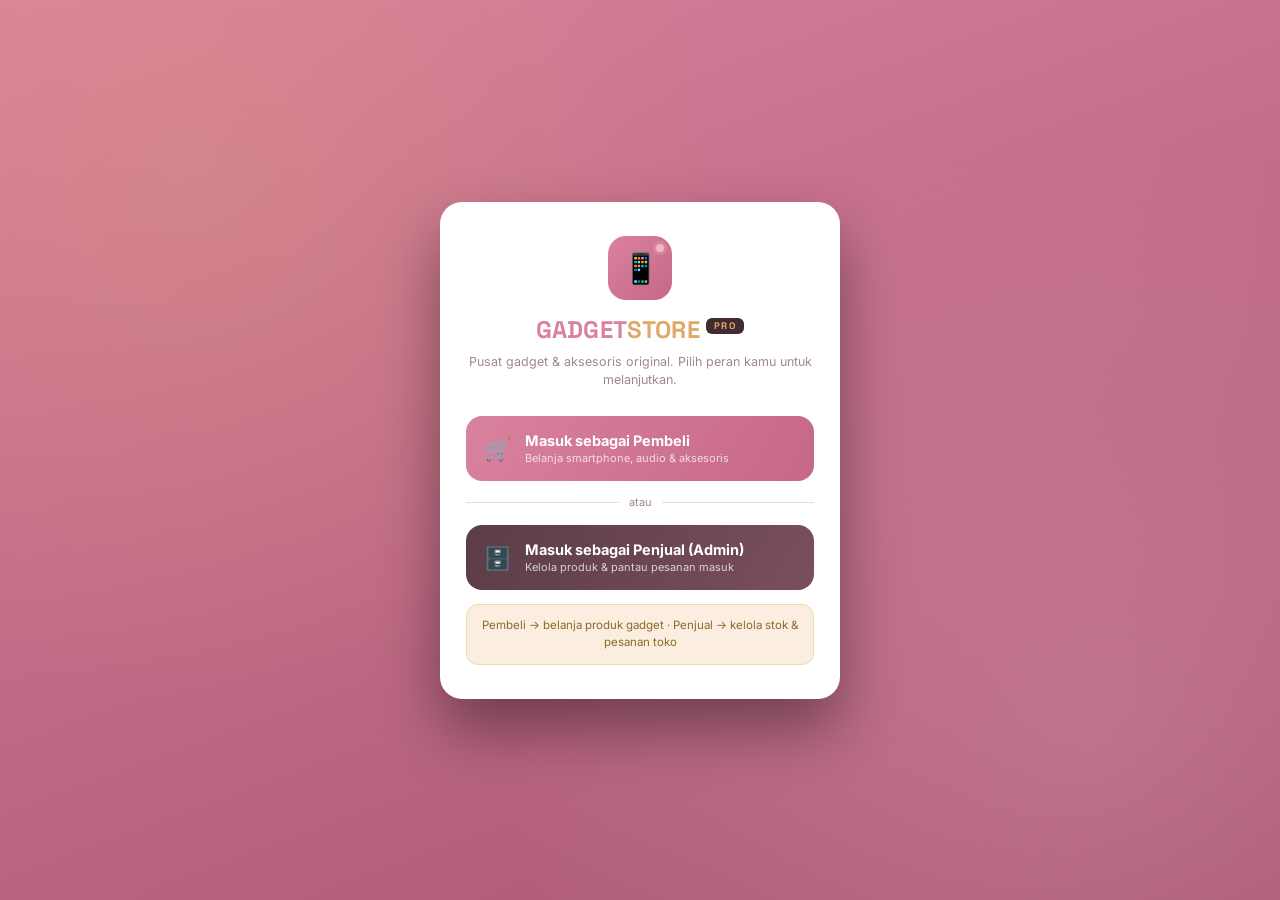
==== commit f75ce852: "Update index.html" ====
--- a/index.html
+++ b/index.html
@@ -3,380 +3,587 @@
 <head>
 <meta charset="UTF-8">
 <meta name="viewport" content="width=device-width, initial-scale=1.0, maximum-scale=1.0">
-<title>Gadget Store Pro — Toko Smartphone & Gadget Resmi</title>
+<title>GADGET STORE PRO — Elektronik & Aksesoris Terpercaya</title>
 <link rel="preconnect" href="https://fonts.googleapis.com">
-<link href="https://fonts.googleapis.com/css2?family=Plus+Jakarta+Sans:wght@400;500;600;700;800&display=swap" rel="stylesheet">
+<link href="https://fonts.googleapis.com/css2?family=Space+Grotesk:wght@400;500;600;700&family=Inter:wght@300;400;500;600;700&display=swap" rel="stylesheet">
 <style>
   :root{
-    --primary:#0f172a;
-    --secondary:#1e293b;
-    --accent:#2563eb;
-    --accent-hover:#1d4ed8;
-    --cyan:#06b6d4;
-    --bg:#f8fafc;
-    --surface:#ffffff;
-    --ink:#0f172a;
-    --muted:#64748b;
-    --line:#e2e8f0;
-    --danger:#ef4444;
-    --amber:#f59e0b;
-    --green:#10b981;
+    --primary:#d9829d;      /* pink cream — dusty rose */
+    --secondary:#c66886;
+    --accent:#e0a86a;       /* cream gold accent */
+    --signal:#f2b6c6;       /* soft pink indicator */
+    --bg:#fdf4ee;           /* cream background */
+    --surface:#FFFFFF;
+    --ink:#3f2b30;
+    --muted:#a08790;
+    --line:#f2ddd6;
+    --danger:#c23b3b;
+    --amber:#d99a2b;
+    --blue:#2e6cd9;
+    --green:#2e9e5b;
   }
   *{margin:0;padding:0;box-sizing:border-box;}
   html,body{height:100%;}
   body{
-    font-family:'Plus Jakarta Sans',sans-serif;
+    font-family:'Inter',sans-serif;
     background:var(--bg);
     color:var(--ink);
     -webkit-tap-highlight-color:transparent;
   }
+  h1,h2,h3,.display{font-family:'Space Grotesk',sans-serif;}
   a{color:inherit;text-decoration:none;}
   ul{list-style:none;}
   img{max-width:100%;display:block;}
   button,input,select,textarea{font-family:inherit;}
   button{cursor:pointer;border:none;background:none;}
   input,textarea{outline:none;}
-
   .container{max-width:1100px;margin:0 auto;padding:0 5%;}
-
-  /* ================= ONBOARDING ================= */
-  #onboardingOverlay{
-    position:fixed;inset:0;z-index:1000;
-    background:linear-gradient(135deg, #0f172a, #1e293b);
-    display:flex;align-items:center;justify-content:center;
-    padding:24px;
-  }
-  .ob-card{
-    width:100%;max-width:420px;background:var(--surface);
-    border-radius:24px;padding:32px 26px;
-    box-shadow:0 25px 50px -12px rgba(0,0,0,0.5);
-  }
-  .ob-logo{text-align:center;margin-bottom:8px;display:flex;align-items:center;justify-content:center;gap:10px;}
-  .ob-logo .phone-icon{
-    width:38px;height:38px;background:var(--accent);color:#fff;
-    border-radius:10px;display:flex;align-items:center;justify-content:center;
-    font-size:20px;box-shadow:0 4px 12px rgba(37,99,235,0.3);
-  }
-  .ob-logo .brand{font-size:22px;font-weight:800;color:var(--primary);letter-spacing:-0.5px;}
-  .ob-logo .brand span{color:var(--accent);}
-  .ob-sub{text-align:center;font-size:13px;color:var(--muted);margin-bottom:24px;}
-
-  .ob-dots{display:flex;justify-content:center;gap:8px;margin-bottom:24px;}
-  .ob-dot{width:8px;height:8px;border-radius:50%;background:var(--line);transition:all .3s ease;}
-  .ob-dot.active{background:var(--accent);width:24px;border-radius:6px;}
-
-  .ob-step{display:none;}
-  .ob-step.active{display:block;animation:fadein .35s ease;}
-  @keyframes fadein{from{opacity:0;transform:translateY(8px);}to{opacity:1;transform:translateY(0);}}
-
-  .ob-step h3{font-size:18px;color:var(--primary);margin-bottom:6px;font-weight:700;}
-  .ob-step p.hint{font-size:12px;color:var(--muted);margin-bottom:20px;}
-
-  .field{margin-bottom:16px;}
-  .field label{display:block;font-size:12px;font-weight:600;color:var(--secondary);margin-bottom:6px;}
-  .field input{
-    width:100%;padding:13px 14px;border-radius:12px;
-    border:1.5px solid var(--line);font-size:14px;background:#f8fafc;
-    transition:border .25s ease;
-  }
-  .field input:focus{border-color:var(--accent);background:#fff;}
-  .field .err{font-size:11px;color:var(--danger);margin-top:5px;display:none;}
-
-  .ob-actions{display:flex;gap:10px;margin-top:22px;}
-  .btn{
-    display:inline-flex;align-items:center;justify-content:center;gap:6px;
-    padding:13px 20px;border-radius:12px;font-size:13.5px;font-weight:600;
-    transition:all .25s ease;
-  }
-  .btn-primary{background:var(--accent);color:#fff;flex:1;}
-  .btn-primary:hover{background:var(--accent-hover);}
-  .btn-ghost{background:var(--bg);color:var(--secondary);}
-  .btn-dark{background:var(--primary);color:#fff;flex:1;}
-  .btn-dark:hover{background:var(--secondary);}
-
-  /* ================= APP SHELL ================= */
-  #app{display:none;min-height:100vh;padding-bottom:78px;}
-
-  header.app-header{
-    position:sticky;top:0;z-index:50;
-    background:var(--primary);color:#fff;
-    padding:16px 5%;
-    display:flex;align-items:center;justify-content:space-between;
-    box-shadow:0 4px 20px rgba(0,0,0,0.15);
-  }
-  .brand-mark{display:flex;align-items:center;gap:8px;font-size:18px;font-weight:800;letter-spacing:-0.5px;}
-  .brand-mark .phone-icon-sm{
-    width:28px;height:28px;background:var(--accent);color:#fff;
-    border-radius:8px;display:flex;align-items:center;justify-content:center;
-    font-size:14px;
-  }
-  .brand-mark span{color:var(--cyan);}
-  .header-icons{display:flex;align-items:center;gap:16px;}
-  .icon-wrap{position:relative;font-size:19px;cursor:pointer;}
-  .icon-badge{
-    position:absolute;top:-8px;right:-10px;background:var(--danger);color:#fff;
-    font-size:10px;font-weight:700;width:17px;height:17px;border-radius:50%;
-    display:flex;align-items:center;justify-content:center;
-  }
-  .back-btn{font-size:20px;cursor:pointer;}
-  .header-title{font-size:15px;font-weight:600;}
-
-  main{max-width:1100px;margin:0 auto;padding:18px 5% 30px;}
-  .view{display:none;}
-  .view.active{display:block;animation:fadein .3s ease;}
-
-  /* ================= HOME ================= */
-  .section-title{
-    display:flex;justify-content:space-between;align-items:center;
-    margin:22px 0 14px;
-  }
-  .section-title h2{font-size:18px;color:var(--primary);font-weight:700;}
-  .section-title span{font-size:11.5px;color:var(--accent);font-weight:700;}
-
-  .promo-banner{
-    background:linear-gradient(135deg, var(--primary), var(--secondary));
-    color:#fff;border-radius:20px;padding:24px 20px;position:relative;overflow:hidden;
-    box-shadow:0 10px 25px -5px rgba(15,23,42,0.3);
-  }
-  .promo-banner::after{
-    content:"📱";position:absolute;right:10px;bottom:-10px;font-size:110px;
-    opacity:0.15;transform:rotate(-15deg);
-  }
-  .promo-banner .tag{font-size:10.5px;letter-spacing:1.5px;text-transform:uppercase;color:var(--cyan);font-weight:800;}
-  .promo-banner h2{font-size:22px;margin:8px 0 6px;line-height:1.2;}
-  .promo-banner p{font-size:12.5px;opacity:.85;max-width:240px;}
-
-  .hscroll{display:flex;gap:14px;overflow-x:auto;padding:4px 2px 10px;scrollbar-width:none;}
-  .hscroll::-webkit-scrollbar{display:none;}
-
-  .cat-chips{display:flex;gap:9px;overflow-x:auto;padding:2px 2px 4px;scrollbar-width:none;}
-  .cat-chips::-webkit-scrollbar{display:none;}
-  .chip{
-    flex:0 0 auto;padding:9px 18px;border-radius:12px;font-size:12.5px;font-weight:600;
-    background:var(--surface);border:1.5px solid var(--line);color:var(--secondary);
-  }
-  .chip.active{background:var(--primary);border-color:var(--primary);color:#fff;}
-
-  .grid-products{
-    display:grid;grid-template-columns:repeat(2,1fr);gap:14px;margin-top:14px;
-  }
-  @media(min-width:720px){ .grid-products{grid-template-columns:repeat(4,1fr);} }
-
-  .p-card{
-    background:var(--surface);border-radius:16px;overflow:hidden;
-    border:1px solid var(--line);
-    box-shadow:0 4px 12px rgba(0,0,0,0.03);
-    flex:0 0 160px;
-    display:flex;flex-direction:column;
-  }
-  .grid-products .p-card{flex:none;width:100%;}
-
-  .p-img{position:relative;height:160px;background:#f1f5f9;cursor:pointer;display:flex;align-items:center;justify-content:center;padding:12px;}
-  .p-img img{max-height:100%;max-width:100%;object-fit:contain;}
-  .p-badge{
-    position:absolute;top:10px;left:10px;background:var(--accent);color:#fff;
-    font-size:9.5px;font-weight:700;padding:4px 9px;border-radius:6px;
-  }
-  .p-body{padding:12px;flex:1;display:flex;flex-direction:column;}
-  .p-name{font-size:13px;font-weight:700;line-height:1.3;margin-bottom:4px;cursor:pointer;color:var(--primary);}
-  .p-desc{font-size:11px;color:var(--muted);margin-bottom:6px;line-height:1.4;}
-  .p-rating{display:flex;align-items:center;gap:4px;font-size:11px;color:var(--muted);margin-bottom:6px;}
-  .p-rating .stars{color:var(--amber);}
-  .p-price{font-size:14px;font-weight:800;color:var(--accent);margin-bottom:10px;}
-  .p-actions{display:flex;gap:6px;margin-top:auto;}
-  .p-actions button{flex:1;padding:8px 4px;border-radius:8px;font-size:10.5px;font-weight:600;}
-  .btn-cart-sm{background:var(--bg);color:var(--secondary);border:1px solid var(--line);}
-  .btn-buy-sm{background:var(--primary);color:#fff;}
-
-  /* ================= PRODUCT DETAIL ================= */
-  .pd-img{border-radius:20px;overflow:hidden;height:280px;background:#f1f5f9;margin-bottom:16px;display:flex;align-items:center;justify-content:center;padding:20px;border:1px solid var(--line);}
-  .pd-img img{max-height:100%;object-fit:contain;}
-  .pd-cat{font-size:11px;text-transform:uppercase;letter-spacing:1.5px;color:var(--accent);font-weight:800;}
-  .pd-name{font-size:22px;color:var(--primary);margin:4px 0 8px;font-weight:800;}
-  .pd-meta{display:flex;align-items:center;gap:14px;font-size:12px;color:var(--muted);margin-bottom:12px;}
-  .pd-price{font-size:22px;font-weight:800;color:var(--accent);margin-bottom:16px;}
-  .pd-desc{font-size:13px;color:#334155;line-height:1.6;margin-bottom:20px;}
-
-  .variant-block{margin-bottom:18px;}
-  .variant-block h4{font-size:13px;color:var(--secondary);margin-bottom:10px;font-weight:700;}
-  .color-opts{display:flex;gap:10px;flex-wrap:wrap;}
-  .color-dot{
-    width:34px;height:34px;border-radius:50%;border:2.5px solid transparent;
-    display:flex;align-items:center;justify-content:center;cursor:pointer;
-    transition:all .2s ease;
-  }
-  .color-dot.selected{border-color:var(--accent);transform:scale(1.1);}
-  .color-inner{width:100%;height:100%;border-radius:50%;border:1px solid rgba(0,0,0,.1);}
-
-  .size-opts{display:flex;gap:10px;flex-wrap:wrap;}
-  .size-opt{
-    padding:8px 14px;border-radius:10px;border:1.5px solid var(--line);
-    display:flex;align-items:center;justify-content:center;font-size:12px;font-weight:700;
-    color:var(--secondary);cursor:pointer;transition:all .2s ease;
-  }
-  .size-opt.selected{background:var(--primary);border-color:var(--primary);color:#fff;}
-
-  .review-item{
-    display:flex;gap:12px;padding:14px 0;border-bottom:1px solid var(--line);
-  }
-  .review-item img{width:38px;height:38px;border-radius:50%;object-fit:cover;}
-  .review-name{font-size:12.5px;font-weight:600;}
-  .review-stars{color:var(--amber);font-size:11px;margin:2px 0 4px;}
-  .review-text{font-size:12px;color:#475569;line-height:1.5;}
-
-  .pd-sticky-bar{
-    position:sticky;bottom:0;background:var(--surface);
-    padding:12px 0 4px;display:flex;gap:10px;
-    border-top:1px solid var(--line);margin-top:10px;
-  }
-  .pd-sticky-bar button{flex:1;padding:14px;border-radius:12px;font-size:13.5px;font-weight:700;}
-  .btn-add-cart{background:var(--bg);color:var(--primary);border:1.5px solid var(--primary);}
-  .btn-buy-now{background:var(--accent);color:#fff;}
-
-  /* ================= CART ================= */
-  .cart-item{
-    display:flex;gap:12px;background:var(--surface);border-radius:16px;
-    padding:12px;margin-bottom:12px;border:1px solid var(--line);
-  }
-  .cart-check{width:18px;height:18px;accent-color:var(--accent);align-self:center;}
-  .cart-item img{width:64px;height:64px;border-radius:10px;object-fit:contain;background:#f1f5f9;}
-  .ci-info{flex:1;}
-  .ci-name{font-size:13px;font-weight:700;margin-bottom:3px;color:var(--primary);}
-  .ci-variant{font-size:11px;color:var(--muted);margin-bottom:5px;}
-  .ci-price{font-size:13px;font-weight:800;color:var(--accent);}
-  .ci-qty{display:flex;align-items:center;gap:8px;margin-top:6px;}
-  .qbtn{width:24px;height:24px;border-radius:6px;background:var(--bg);color:var(--primary);font-weight:700;font-size:13px;border:1px solid var(--line);}
-  .ci-delete{font-size:11px;color:var(--danger);text-decoration:underline;margin-top:6px;cursor:pointer;}
-
-  .summary-box{
-    background:var(--surface);border-radius:16px;padding:16px;margin-top:16px;
-    border:1px solid var(--line);
-  }
-  .summary-row{display:flex;justify-content:space-between;font-size:12.5px;color:#475569;margin-bottom:8px;}
-  .summary-row.total{font-size:15px;font-weight:800;color:var(--primary);border-top:1px solid var(--line);padding-top:10px;margin-top:6px;}
-
-  .checkout-btn{
-    width:100%;background:var(--accent);color:#fff;padding:15px;border-radius:12px;
-    font-size:14px;font-weight:700;margin-top:14px;
-  }
-  .checkout-btn:disabled{background:#cbd5e1;}
-
-  /* ================= CHECKOUT ================= */
-  .co-block{
-    background:var(--surface);border-radius:16px;padding:16px;margin-bottom:14px;
-    border:1px solid var(--line);
-  }
-  .co-block h4{font-size:13px;color:var(--secondary);margin-bottom:10px;font-weight:700;}
-  .co-item-row{display:flex;justify-content:space-between;font-size:12px;padding:6px 0;border-bottom:1px dashed var(--line);}
-  .co-item-row:last-child{border-bottom:none;}
-  .co-addr-input{
-    width:100%;padding:12px;border-radius:10px;border:1.5px solid var(--line);
-    font-size:12.5px;resize:vertical;min-height:64px;
-  }
-  .pay-option{
-    display:flex;align-items:center;gap:10px;padding:12px;border-radius:12px;
-    border:1.5px solid var(--accent);background:#eff6ff;font-size:12.5px;font-weight:700;color:var(--accent);
-  }
-
-  /* ================= ORDERS ================= */
-  .order-card{
-    background:var(--surface);border-radius:16px;padding:15px;margin-bottom:13px;
-    border:1px solid var(--line);
-  }
-  .order-top{display:flex;justify-content:space-between;align-items:flex-start;margin-bottom:10px;}
-  .order-id{font-size:13px;font-weight:800;color:var(--primary);}
-  .order-date{font-size:10.5px;color:var(--muted);margin-top:2px;}
-  .order-status-badge{font-size:10.5px;font-weight:700;padding:4px 10px;border-radius:20px;background:#fef3c7;color:var(--amber);white-space:nowrap;}
-  .order-items-list{font-size:11.5px;color:#334155;line-height:1.7;margin-bottom:8px;}
-  .order-total-row{display:flex;justify-content:space-between;font-size:13px;font-weight:800;color:var(--primary);padding-top:8px;border-top:1px solid var(--line);}
-
-  /* ================= PROFILE ================= */
-  .profile-card{
-    background:linear-gradient(135deg, var(--primary), var(--secondary));
-    color:#fff;border-radius:20px;padding:26px 20px;text-align:center;position:relative;overflow:hidden;
-  }
-  .profile-avatar{
-    width:76px;height:76px;border-radius:50%;margin:0 auto 12px;
-    border:3px solid var(--accent);object-fit:cover;
-  }
-  .profile-name{font-size:18px;font-weight:700;}
-  .vip-badge{
-    display:inline-flex;align-items:center;gap:4px;margin-top:6px;
-    background:rgba(37,99,235,0.2);border:1px solid var(--accent);color:var(--cyan);
-    font-size:10.5px;font-weight:700;padding:4px 12px;border-radius:20px;
-  }
-  .profile-stats{display:flex;margin-top:20px;border-top:1px solid rgba(255,255,255,0.1);padding-top:16px;}
-  .profile-stats div{flex:1;}
-  .profile-stats .num{font-size:16px;font-weight:800;color:var(--cyan);}
-  .profile-stats .lbl{font-size:10px;opacity:.8;margin-top:2px;}
-
-  .info-list{background:var(--surface);border-radius:16px;margin-top:16px;overflow:hidden;border:1px solid var(--line);}
-  .info-row{display:flex;justify-content:space-between;padding:14px 16px;border-bottom:1px solid var(--line);font-size:12.5px;}
-  .info-row:last-child{border-bottom:none;}
-  .info-row .lbl{color:var(--muted);}
-  .info-row .val{font-weight:600;color:var(--ink);}
-
-  .logout-btn{
-    width:100%;margin-top:16px;padding:14px;border-radius:12px;
-    background:#fef2f2;color:var(--danger);font-weight:700;font-size:13px;
-  }
-
-  .empty-state{text-align:center;padding:60px 16px;color:var(--muted);font-size:13px;}
-  .empty-state .emoji{font-size:36px;margin-bottom:10px;}
-
-  /* ================= BOTTOM NAV ================= */
-  .bottom-nav{
-    position:fixed;bottom:0;left:0;right:0;z-index:60;
-    background:var(--surface);border-top:1px solid var(--line);
-    display:flex;box-shadow:0 -4px 20px rgba(0,0,0,0.05);
-  }
-  .nav-item{
-    flex:1;display:flex;flex-direction:column;align-items:center;gap:3px;
-    padding:11px 4px 9px;font-size:10px;font-weight:600;color:var(--muted);position:relative;cursor:pointer;
-  }
-  .nav-item .ic{font-size:18px;}
-  .nav-item.active{color:var(--accent);}
-  .nav-badge{
-    position:absolute;top:5px;right:22%;background:var(--danger);color:#fff;
-    font-size:9px;font-weight:700;width:15px;height:15px;border-radius:50%;
-    display:flex;align-items:center;justify-content:center;
-  }
-
-  /* ================= MODAL & TOAST ================= */
-  .modal-overlay{
-    position:fixed;inset:0;background:rgba(15,23,42,0.6);z-index:800;
-    display:none;align-items:center;justify-content:center;padding:24px;
-  }
-  .modal-overlay.open{display:flex;}
-  .modal-box{
-    background:var(--surface);border-radius:20px;padding:26px 22px;max-width:340px;width:100%;text-align:center;
-  }
-  .modal-box h3{font-size:16px;color:var(--primary);margin-bottom:8px;font-weight:700;}
-  .modal-box p{font-size:12.5px;color:var(--muted);margin-bottom:20px;}
-  .modal-actions{display:flex;gap:10px;}
-
-  .toast{
-    position:fixed;top:16px;left:50%;transform:translateX(-50%) translateY(-20px);
-    background:var(--primary);color:#fff;padding:12px 20px;border-radius:12px;
-    font-size:12.5px;font-weight:500;opacity:0;pointer-events:none;
-    transition:all .35s ease;z-index:900;
-    display:flex;align-items:center;gap:8px;box-shadow:0 10px 25px rgba(0,0,0,0.2);
-  }
-  .toast.show{opacity:1;transform:translateX(-50%) translateY(0);}
-  .toast .dot{width:6px;height:6px;border-radius:50%;background:var(--cyan);}
+/* ================= LED INDICATOR SIGNATURE ================= */
+.led{
+width:8px;height:8px;border-radius:50%;background:var(--signal);
+box-shadow:0 0 0 3px rgba(242,182,198,.25);
+animation:pulse 1.8s ease-in-out infinite;
+}
+@keyframes pulse{
+0%,100%{opacity:1; box-shadow:0 0 0 3px rgba(242,182,198,.25);}
+50%{opacity:.55; box-shadow:0 0 0 5px rgba(242,182,198,.12);}
+}
+
+/* ================= ROLE SELECT SCREEN ================= */
+#roleOverlay{
+position:fixed;inset:0;z-index:1100;
+background:
+radial-gradient(circle at 15% 20%, rgba(224,168,106,.22), transparent 40%),
+radial-gradient(circle at 85% 80%, rgba(242,182,198,.25), transparent 45%),
+linear-gradient(160deg,var(--primary),#a85570);
+display:flex;align-items:center;justify-content:center;
+padding:24px;
+}
+.role-card{
+width:100%;max-width:400px;background:var(--surface);
+border-radius:22px;padding:34px 26px;
+box-shadow:0 30px 60px rgba(0,0,0,.4);
+text-align:center;
+}
+.role-logo-mark{
+display:inline-flex;align-items:center;justify-content:center;
+width:64px;height:64px;border-radius:18px;
+background:linear-gradient(135deg,var(--primary),var(--secondary));
+font-size:30px;margin-bottom:14px;position:relative;
+}
+.role-logo-mark .led{position:absolute;top:8px;right:8px;}
+.role-brand{font-family:'Space Grotesk',sans-serif;font-size:24px;font-weight:700;color:var(--primary);letter-spacing:.3px;}
+.role-brand span{color:var(--accent);}
+.role-pro-tag{
+display:inline-block;font-size:9.5px;font-weight:700;letter-spacing:1.5px;
+color:#fff;background:var(--ink);padding:2px 8px;border-radius:6px;
+vertical-align:middle;margin-left:6px;position:relative;top:-6px;
+}
+.role-sub{font-size:12.5px;color:var(--muted);margin:8px 0 26px;line-height:1.5;}
+
+.role-btn{
+width:100%;display:flex;align-items:center;gap:14px;
+padding:16px 18px;border-radius:16px;text-align:left;margin-bottom:14px;
+transition:transform .2s ease, filter .2s ease;
+}
+.role-btn:active{transform:scale(.98);}
+.role-btn.buyer{
+background:linear-gradient(120deg,var(--primary),var(--secondary));
+color:#fff;
+}
+.role-btn.admin{
+background:linear-gradient(120deg,#5b3d46,#7a4f5b);
+color:#fff;
+}
+.role-btn .r-ic{font-size:22px;}
+.role-btn .r-txt .r-title{font-size:14.5px;font-weight:700;}
+.role-btn .r-txt .r-desc{font-size:11px;opacity:.75;margin-top:2px;}
+
+.role-divider{display:flex;align-items:center;gap:10px;margin:8px 0 16px;color:var(--muted);font-size:11px;}
+.role-divider::before,.role-divider::after{content:"";flex:1;height:1px;background:var(--line);}
+
+.role-footnote{
+background:#fbeee0;border:1px solid #f0d9b8;color:#8a6a2c;
+font-size:11.5px;border-radius:12px;padding:12px 14px;line-height:1.5;margin-top:4px;
+}
+
+/* ================= ONBOARDING / LOGIN OVERLAYS ================= */
+#onboardingOverlay,#loginOverlay,#adminLoginOverlay{
+position:fixed;inset:0;z-index:1000;display:none;
+align-items:center;justify-content:center;
+padding:24px;
+}
+#onboardingOverlay,#loginOverlay{ background:linear-gradient(160deg,var(--primary),var(--secondary)); }
+#adminLoginOverlay{ background:linear-gradient(160deg,#4a333a,#2a1c20); }
+
+.ob-card{
+width:100%;max-width:400px;background:var(--surface);
+border-radius:22px;padding:32px 26px;
+box-shadow:0 30px 60px rgba(0,0,0,.35);
+}
+.ob-logo{text-align:center;margin-bottom:6px;}
+.ob-logo .brand{font-family:'Space Grotesk',sans-serif;font-size:24px;font-weight:700;color:var(--primary);}
+.ob-logo .brand span{color:var(--accent);}
+.ob-sub{text-align:center;font-size:12.5px;color:var(--muted);margin-bottom:26px;}
+
+.ob-dots{display:flex;justify-content:center;gap:8px;margin-bottom:24px;}
+.ob-dot{width:8px;height:8px;border-radius:50%;background:var(--line);transition:all .3s ease;}
+.ob-dot.active{background:var(--accent);width:22px;border-radius:5px;}
+
+.ob-step{display:none;}
+.ob-step.active{display:block;animation:fadein .35s ease;}
+@keyframes fadein{from{opacity:0;transform:translateY(8px);}to{opacity:1;transform:translateY(0);}}
+
+.ob-step h3{font-size:18px;color:var(--primary);margin-bottom:6px;}
+.ob-step p.hint{font-size:12px;color:var(--muted);margin-bottom:20px;}
+
+.field{margin-bottom:16px;}
+.field label{display:block;font-size:11.5px;font-weight:600;color:var(--secondary);margin-bottom:6px;}
+.field input,.field textarea,.field select{
+width:100%;padding:13px 14px;border-radius:12px;
+border:1.5px solid var(--line);font-size:14px;background:#fffaf7;
+transition:border .25s ease;
+}
+.field input:focus,.field textarea:focus,.field select:focus{border-color:var(--accent);background:#fff;}
+.field .err{font-size:11px;color:var(--danger);margin-top:5px;display:none;}
+.field-hint{font-size:10.5px;color:var(--muted);margin-top:5px;}
+
+.ob-actions{display:flex;gap:10px;margin-top:22px;}
+.btn{
+display:inline-flex;align-items:center;justify-content:center;gap:6px;
+padding:13px 20px;border-radius:12px;font-size:13.5px;font-weight:600;
+transition:all .25s ease;
+}
+.btn-primary{background:var(--primary);color:#fff;flex:1;}
+.btn-primary:hover{background:var(--secondary);}
+.btn-ghost{background:var(--bg);color:var(--secondary);}
+.btn-gold{background:var(--accent);color:#fff;flex:1;}
+.btn-gold:hover{filter:brightness(1.05);}
+.switch-link{text-align:center;font-size:11.5px;color:var(--muted);margin-top:16px;}
+.switch-link a{color:var(--primary);font-weight:700;}
+
+/* ================= APP SHELL (BUYER) ================= */
+#app{display:none;min-height:100vh;padding-bottom:78px;}
+
+header.app-header{
+position:sticky;top:0;z-index:50;
+background:var(--primary);color:#fff;
+padding:16px 5%;
+display:flex;align-items:center;justify-content:space-between;
+box-shadow:0 6px 20px rgba(0,0,0,.12);
+}
+.brand-mark{font-family:'Space Grotesk',sans-serif;font-size:19px;font-weight:700;display:flex;align-items:center;gap:8px;}
+.brand-mark span{color:var(--accent);}
+.brand-mark .led{position:static;}
+.header-icons{display:flex;align-items:center;gap:16px;}
+.icon-wrap{position:relative;font-size:19px;}
+.icon-badge{
+position:absolute;top:-8px;right:-10px;background:var(--accent);color:#fff;
+font-size:10px;font-weight:700;width:17px;height:17px;border-radius:50%;
+display:flex;align-items:center;justify-content:center;
+}
+.back-btn{font-size:20px;}
+.header-title{font-size:15px;font-weight:600;}
+
+main{max-width:1100px;margin:0 auto;padding:18px 5% 30px;}
+.view{display:none;}
+.view.active{display:block;animation:fadein .3s ease;}
+
+/* ================= HOME ================= */
+.section-title{
+display:flex;justify-content:space-between;align-items:center;
+margin:22px 0 14px;
+}
+.section-title h2{font-size:18px;color:var(--primary);}
+.section-title span{font-size:11.5px;color:var(--accent);font-weight:600;}
+
+.promo-banner{
+background:linear-gradient(120deg,var(--primary),var(--secondary));
+color:#fff;border-radius:18px;padding:24px 20px;position:relative;overflow:hidden;
+}
+.promo-banner::after{
+content:"";position:absolute;right:-30px;top:-30px;width:140px;height:140px;
+background:radial-gradient(circle,rgba(242,182,198,.35),transparent 70%);
+}
+.promo-banner::before{
+content:"";position:absolute;inset:0;opacity:.12;pointer-events:none;
+background-image:
+linear-gradient(90deg, transparent 46%, var(--accent) 46%, var(--accent) 48%, transparent 48%),
+linear-gradient(0deg, transparent 70%, var(--accent) 70%, var(--accent) 72%, transparent 72%);
+background-size:60px 60px;
+}
+.promo-banner .tag{font-size:10.5px;letter-spacing:2px;text-transform:uppercase;color:#fff0f5;font-weight:700;}
+.promo-banner h2{font-size:22px;margin:8px 0 6px;}
+.promo-banner p{font-size:12.5px;opacity:.85;max-width:230px;}
+
+.hscroll{display:flex;gap:14px;overflow-x:auto;padding:4px 2px 10px;scrollbar-width:none;}
+.hscroll::-webkit-scrollbar{display:none;}
+
+.cat-chips{display:flex;gap:9px;overflow-x:auto;padding:2px 2px 4px;scrollbar-width:none;}
+.cat-chips::-webkit-scrollbar{display:none;}
+.chip{
+flex:0 0 auto;padding:9px 18px;border-radius:20px;font-size:12.5px;font-weight:600;
+background:var(--surface);border:1.5px solid var(--line);color:var(--secondary);
+}
+.chip.active{background:var(--primary);border-color:var(--primary);color:#fff;}
+
+.grid-products{
+display:grid;grid-template-columns:repeat(2,1fr);gap:14px;margin-top:14px;
+}
+@media(min-width:720px){ .grid-products{grid-template-columns:repeat(4,1fr);} }
+
+.p-card{
+background:var(--surface);border-radius:16px;overflow:hidden;
+box-shadow:0 8px 20px -10px rgba(217,130,157,.35);
+flex:0 0 150px;
+display:flex;flex-direction:column;
+}
+.grid-products .p-card{flex:none;width:100%;}
+
+.p-img{position:relative;height:170px;background:var(--bg);cursor:pointer;}
+.p-img img{width:100%;height:100%;object-fit:cover;}
+.p-badge{
+position:absolute;top:10px;left:10px;background:var(--accent);color:#fff;
+font-size:9.5px;font-weight:700;padding:4px 9px;border-radius:20px;
+}
+.p-video-badge{
+position:absolute;bottom:10px;right:10px;background:rgba(0,0,0,.55);color:#fff;
+font-size:10px;font-weight:600;padding:3px 8px;border-radius:20px;display:flex;align-items:center;gap:4px;
+}
+.p-body{padding:11px 11px 13px;flex:1;display:flex;flex-direction:column;}
+.p-name{font-size:12.5px;font-weight:600;line-height:1.3;margin-bottom:4px;cursor:pointer;}
+.p-desc{font-size:10.5px;color:var(--muted);margin-bottom:6px;line-height:1.4;}
+.p-rating{display:flex;align-items:center;gap:5px;font-size:10.5px;color:var(--muted);margin-bottom:6px;}
+.p-rating .stars{color:var(--accent);}
+.p-price{font-size:13.5px;font-weight:700;color:var(--primary);margin-bottom:10px;}
+.p-actions{display:flex;gap:6px;margin-top:auto;}
+.p-actions button{flex:1;padding:8px 4px;border-radius:9px;font-size:10.5px;font-weight:600;}
+.btn-cart-sm{background:var(--bg);color:var(--secondary);border:1px solid var(--line);}
+.btn-buy-sm{background:var(--primary);color:#fff;}
+
+/* ================= PRODUCT DETAIL / GALLERY SLIDER ================= */
+.pd-gallery{position:relative;border-radius:18px;overflow:hidden;background:var(--surface);margin-bottom:12px;}
+.pd-slides{display:flex;height:340px;overflow-x:auto;scroll-snap-type:x mandatory;scrollbar-width:none;}
+.pd-slides::-webkit-scrollbar{display:none;}
+.pd-slide{flex:0 0 100%;width:100%;height:100%;scroll-snap-align:center;position:relative;background:#f3e3dd;}
+.pd-slide img,.pd-slide video{width:100%;height:100%;object-fit:cover;}
+.pd-slide.video-slide{display:flex;align-items:center;justify-content:center;background:#241a1d;}
+.pd-play-hint{
+position:absolute;bottom:12px;left:12px;background:rgba(0,0,0,.55);color:#fff;
+font-size:10.5px;font-weight:600;padding:5px 10px;border-radius:20px;display:flex;align-items:center;gap:5px;
+pointer-events:none;
+}
+.pd-dots{display:flex;justify-content:center;gap:7px;padding:10px 0 2px;}
+.pd-dot{width:7px;height:7px;border-radius:50%;background:var(--line);cursor:pointer;transition:all .25s ease;}
+.pd-dot.active{background:var(--primary);width:18px;border-radius:5px;}
+.pd-arrow{
+position:absolute;top:50%;transform:translateY(-50%);width:32px;height:32px;border-radius:50%;
+background:rgba(255,255,255,.85);color:var(--primary);display:flex;align-items:center;justify-content:center;
+font-size:15px;font-weight:700;box-shadow:0 4px 10px rgba(0,0,0,.15);z-index:5;
+}
+.pd-arrow.prev{left:10px;} .pd-arrow.next{right:10px;}
+
+.pd-cat{font-size:11px;text-transform:uppercase;letter-spacing:1.5px;color:var(--accent);font-weight:700;}
+.pd-name{font-size:21px;color:var(--primary);margin:6px 0 8px;}
+.pd-meta{display:flex;align-items:center;gap:14px;font-size:12px;color:var(--muted);margin-bottom:12px;}
+.pd-price{font-size:22px;font-weight:700;color:var(--primary);margin-bottom:16px;}
+.pd-desc{font-size:13px;color:#5c464b;line-height:1.7;margin-bottom:20px;}
+
+.variant-block{margin-bottom:18px;}
+.variant-block h4{font-size:13px;color:var(--secondary);margin-bottom:10px;}
+.color-opts{display:flex;gap:10px;flex-wrap:wrap;}
+.color-dot{
+width:34px;height:34px;border-radius:50%;border:2.5px solid transparent;
+display:flex;align-items:center;justify-content:center;cursor:pointer;
+transition:all .2s ease;
+}
+.color-dot.selected{border-color:var(--accent);transform:scale(1.1);}
+.color-inner{width:100%;height:100%;border-radius:50%;border:1px solid rgba(0,0,0,.08);}
+
+.size-opts{display:flex;gap:10px;flex-wrap:wrap;}
+.size-opt{
+min-width:56px;height:40px;padding:0 10px;border-radius:10px;border:1.5px solid var(--line);
+display:flex;align-items:center;justify-content:center;font-size:12px;font-weight:600;
+color:var(--secondary);cursor:pointer;transition:all .2s ease;
+}
+.size-opt.selected{background:var(--primary);border-color:var(--primary);color:#fff;}
+
+.review-item{
+display:flex;gap:12px;padding:14px 0;border-bottom:1px solid var(--line);
+}
+.review-item img{width:38px;height:38px;border-radius:50%;object-fit:cover;}
+.review-name{font-size:12.5px;font-weight:600;}
+.review-stars{color:var(--accent);font-size:11px;margin:2px 0 4px;}
+.review-text{font-size:12px;color:#6a545a;line-height:1.5;}
+
+.pd-sticky-bar{
+position:sticky;bottom:0;background:var(--surface);
+padding:12px 0 4px;display:flex;gap:10px;
+border-top:1px solid var(--line);margin-top:10px;
+}
+.pd-sticky-bar button{flex:1;padding:14px;border-radius:12px;font-size:13.5px;font-weight:600;}
+.btn-add-cart{background:var(--bg);color:var(--primary);border:1.5px solid var(--primary);}
+.btn-buy-now{background:var(--primary);color:#fff;}
+
+/* ================= CART ================= */
+.cart-item{
+display:flex;gap:12px;background:var(--surface);border-radius:16px;
+padding:12px;margin-bottom:12px;box-shadow:0 6px 16px -10px rgba(217,130,157,.3);
+}
+.cart-check{width:18px;height:18px;accent-color:var(--primary);align-self:center;}
+.cart-item img{width:64px;height:78px;border-radius:10px;object-fit:cover;}
+.ci-info{flex:1;}
+.ci-name{font-size:13px;font-weight:600;margin-bottom:3px;}
+.ci-variant{font-size:10.5px;color:var(--muted);margin-bottom:5px;}
+.ci-price{font-size:12.5px;font-weight:700;color:var(--primary);}
+.ci-qty{display:flex;align-items:center;gap:8px;margin-top:6px;}
+.qbtn{width:23px;height:23px;border-radius:6px;background:var(--bg);color:var(--primary);font-weight:700;font-size:13px;}
+.ci-delete{font-size:11px;color:var(--danger);text-decoration:underline;margin-top:6px;cursor:pointer;}
+
+.summary-box{
+background:var(--surface);border-radius:16px;padding:16px;margin-top:16px;
+box-shadow:0 6px 16px -10px rgba(217,130,157,.3);
+}
+.summary-row{display:flex;justify-content:space-between;font-size:12.5px;color:#5c464b;margin-bottom:8px;}
+.summary-row.total{font-size:15px;font-weight:700;color:var(--primary);border-top:1px solid var(--line);padding-top:10px;margin-top:6px;}
+
+.checkout-btn{
+width:100%;background:var(--primary);color:#fff;padding:15px;border-radius:13px;
+font-size:14px;font-weight:700;margin-top:14px;
+}
+.checkout-btn:disabled{background:#e3cdd3;}
+
+/* ================= CHECKOUT ================= */
+.co-block{
+background:var(--surface);border-radius:16px;padding:16px;margin-bottom:14px;
+box-shadow:0 6px 16px -10px rgba(217,130,157,.3);
+}
+.co-block h4{font-size:13px;color:var(--secondary);margin-bottom:10px;}
+.co-item-row{display:flex;justify-content:space-between;font-size:12px;padding:6px 0;border-bottom:1px dashed var(--line);}
+.co-item-row:last-child{border-bottom:none;}
+.co-addr-input{
+width:100%;padding:12px;border-radius:10px;border:1.5px solid var(--line);
+font-size:12.5px;resize:vertical;min-height:64px;
+}
+.pay-option{
+display:flex;align-items:center;gap:10px;padding:12px;border-radius:12px;
+border:1.5px solid var(--accent);background:#fdf2e3;font-size:12.5px;font-weight:600;color:var(--secondary);
+}
+
+/* ================= ORDERS ================= */
+.order-card{
+background:var(--surface);border-radius:16px;padding:15px;margin-bottom:13px;
+box-shadow:0 6px 16px -10px rgba(217,130,157,.3);
+}
+.order-top{display:flex;justify-content:space-between;align-items:flex-start;margin-bottom:10px;}
+.order-id{font-size:13px;font-weight:700;color:var(--primary);}
+.order-date{font-size:10.5px;color:var(--muted);margin-top:2px;}
+.order-status-badge{font-size:10.5px;font-weight:700;padding:5px 12px;border-radius:20px;background:#fdf0d0;color:var(--amber);white-space:nowrap;}
+.order-items-list{font-size:11.5px;color:#5c464b;line-height:1.7;margin-bottom:8px;}
+.order-total-row{display:flex;justify-content:space-between;font-size:13px;font-weight:700;color:var(--primary);padding-top:8px;border-top:1px solid var(--line);}
+
+/* ================= PROFILE ================= */
+.profile-card{
+background:linear-gradient(135deg,var(--primary),var(--secondary));
+color:#fff;border-radius:20px;padding:26px 20px;text-align:center;position:relative;overflow:hidden;
+}
+.profile-avatar{
+width:76px;height:76px;border-radius:50%;margin:0 auto 12px;
+border:3px solid var(--accent);object-fit:cover;
+}
+.profile-name{font-size:18px;font-weight:600;}
+.vip-badge{
+display:inline-flex;align-items:center;gap:4px;margin-top:6px;
+background:rgba(255,255,255,.2);border:1px solid #fff0f5;color:#fff0f5;
+font-size:10.5px;font-weight:700;padding:4px 12px;border-radius:20px;
+}
+.profile-stats{display:flex;margin-top:20px;border-top:1px solid rgba(255,255,255,.25);padding-top:16px;}
+.profile-stats div{flex:1;}
+.profile-stats .num{font-size:16px;font-weight:700;color:var(--accent);}
+.profile-stats .lbl{font-size:10px;opacity:.8;margin-top:2px;}
+
+.info-list{background:var(--surface);border-radius:16px;margin-top:16px;overflow:hidden;box-shadow:0 6px 16px -10px rgba(217,130,157,.3);}
+.info-row{display:flex;justify-content:space-between;padding:14px 16px;border-bottom:1px solid var(--line);font-size:12.5px;}
+.info-row:last-child{border-bottom:none;}
+.info-row .lbl{color:var(--muted);}
+.info-row .val{font-weight:600;color:var(--ink);}
+
+.logout-btn{
+width:100%;margin-top:16px;padding:14px;border-radius:13px;
+background:#fdeceb;color:var(--danger);font-weight:700;font-size:13px;
+}
+
+.empty-state{text-align:center;padding:60px 16px;color:var(--muted);font-size:13px;}
+.empty-state .emoji{font-size:36px;margin-bottom:10px;}
+
+/* ================= BOTTOM NAV (SHARED BY BUYER & ADMIN) ================= */
+.bottom-nav{
+position:fixed;bottom:0;left:0;right:0;z-index:60;
+background:var(--surface);border-top:1px solid var(--line);
+display:flex;box-shadow:0 -6px 20px rgba(0,0,0,.06);
+}
+.nav-item{
+flex:1;display:flex;flex-direction:column;align-items:center;gap:3px;
+padding:11px 4px 9px;font-size:9.5px;font-weight:600;color:var(--muted);position:relative;
+}
+.nav-item .ic{font-size:19px;}
+.nav-item.active{color:var(--primary);}
+.nav-item.active .ic{transform:translateY(-1px);}
+.nav-badge{
+position:absolute;top:5px;right:22%;background:var(--accent);color:#fff;
+font-size:9px;font-weight:700;width:15px;height:15px;border-radius:50%;
+display:flex;align-items:center;justify-content:center;
+}
+
+/* ================= ADMIN DASHBOARD ================= */
+#adminApp{display:none;min-height:100vh;padding-bottom:78px;}
+header.admin-header{
+background:#4a333a;color:#fff;padding:16px 5%;
+display:flex;align-items:center;justify-content:space-between;
+box-shadow:0 6px 20px rgba(0,0,0,.15);position:sticky;top:0;z-index:50;
+}
+.admin-brand{font-family:'Space Grotesk',sans-serif;font-size:17px;font-weight:700;display:flex;align-items:center;gap:8px;}
+.admin-brand span{color:var(--accent);}
+.admin-exit{font-size:12px;font-weight:600;background:rgba(255,255,255,.12);padding:8px 14px;border-radius:10px;color:#fff;}
+.admin-main{max-width:1100px;margin:0 auto;padding:20px 5% 30px;}
+
+.admin-tabpanel{display:none;}
+.admin-tabpanel.active{display:block;animation:fadein .3s ease;}
+
+.admin-stats{display:grid;grid-template-columns:repeat(2,1fr);gap:12px;margin-bottom:22px;}
+@media(min-width:720px){ .admin-stats{grid-template-columns:repeat(4,1fr);} }
+.admin-stat-card{
+background:var(--surface);border-radius:16px;padding:16px;
+box-shadow:0 6px 16px -10px rgba(217,130,157,.3);
+}
+.admin-stat-card.pending{border:1.5px solid var(--accent);}
+.admin-stat-card .lbl{font-size:11px;color:var(--muted);margin-bottom:6px;}
+.admin-stat-card .val{font-size:19px;font-weight:700;color:var(--primary);font-family:'Space Grotesk',sans-serif;}
+.admin-section-title{font-size:15px;color:var(--primary);margin:24px 0 12px;font-weight:700;}
+.admin-order-card{background:var(--surface);border-radius:14px;padding:14px;margin-bottom:10px;box-shadow:0 6px 16px -10px rgba(217,130,157,.3);}
+.admin-order-card.is-pending{border:1.5px solid var(--accent);background:#fffaf3;}
+.admin-order-top{display:flex;justify-content:space-between;align-items:center;margin-bottom:6px;gap:8px;}
+.admin-order-top b{font-size:13px;color:var(--primary);}
+.new-order-tag{color:var(--accent);font-size:10.5px;font-weight:700;}
+.status-select{
+font-size:11px;font-weight:600;border:1.5px solid var(--line);border-radius:8px;
+padding:6px 10px;color:var(--secondary);background:#fffaf7;
+}
+
+/* ----- admin barang (product) cards ----- */
+.admin-prod-grid{display:grid;grid-template-columns:repeat(2,1fr);gap:14px;}
+@media(min-width:720px){ .admin-prod-grid{grid-template-columns:repeat(3,1fr);} }
+.admin-prod-card{background:var(--surface);border-radius:16px;overflow:hidden;box-shadow:0 8px 20px -10px rgba(217,130,157,.35);}
+.admin-prod-card img{width:100%;height:130px;object-fit:cover;}
+.admin-prod-body{padding:12px;}
+.admin-prod-name{font-size:12.5px;font-weight:700;margin-bottom:4px;}
+.admin-prod-meta{font-size:11px;color:var(--muted);margin-bottom:8px;line-height:1.6;}
+.admin-prod-price{font-size:13px;font-weight:700;color:var(--primary);margin-bottom:10px;}
+.btn-edit-prod{width:100%;padding:9px;border-radius:9px;background:var(--bg);color:var(--primary);border:1.5px solid var(--primary);font-size:11.5px;font-weight:700;}
+
+/* ----- tambah barang (add product) ----- */
+.file-preview{margin-top:8px;}
+.file-preview img,.file-preview video{width:100%;max-height:170px;object-fit:cover;border-radius:10px;}
+
+/* ----- laporan keuangan (financial reports) ----- */
+.report-toggle{display:flex;gap:8px;margin-bottom:16px;}
+.report-toggle button{
+flex:1;padding:10px;border-radius:12px;font-size:12px;font-weight:700;
+background:var(--surface);border:1.5px solid var(--line);color:var(--secondary);
+}
+.report-toggle button.active{background:var(--primary);border-color:var(--primary);color:#fff;}
+.report-row{display:flex;justify-content:space-between;align-items:center;background:var(--surface);border-radius:14px;padding:14px 16px;margin-bottom:10px;box-shadow:0 6px 16px -10px rgba(217,130,157,.3);}
+.report-row .rlabel{font-size:12.5px;font-weight:700;color:var(--ink);}
+.report-row .rsub{font-size:10.5px;color:var(--muted);margin-top:2px;}
+.report-row .ramount{font-size:14px;font-weight:700;color:var(--primary);}
+.report-summary{background:linear-gradient(120deg,var(--primary),var(--secondary));color:#fff;border-radius:16px;padding:20px;margin-bottom:18px;}
+.report-summary .rs-lbl{font-size:11px;opacity:.85;text-transform:uppercase;letter-spacing:1px;}
+.report-summary .rs-val{font-size:24px;font-weight:700;margin-top:6px;font-family:'Space Grotesk',sans-serif;}
+
+/* ================= MODAL & TOAST ================= */
+.modal-overlay{
+position:fixed;inset:0;background:rgba(63,43,48,.55);z-index:800;
+display:none;align-items:center;justify-content:center;padding:24px;
+}
+.modal-overlay.open{display:flex;}
+.modal-box{
+background:var(--surface);border-radius:18px;padding:26px 22px;max-width:340px;width:100%;text-align:center;
+max-height:88vh;overflow-y:auto;
+}
+.modal-box h3{font-size:16px;color:var(--primary);margin-bottom:8px;}
+.modal-box p{font-size:12.5px;color:var(--muted);margin-bottom:20px;}
+.modal-box .field{text-align:left;}
+.modal-actions{display:flex;gap:10px;}
+
+.toast{
+position:fixed;top:16px;left:50%;transform:translateX(-50%) translateY(-20px);
+background:var(--primary);color:#fff;padding:13px 22px;border-radius:12px;
+font-size:12.5px;font-weight:500;opacity:0;pointer-events:none;
+transition:all .35s ease;z-index:900;
+display:flex;align-items:center;gap:8px;box-shadow:0 10px 26px rgba(0,0,0,.2);
+}
+.toast.show{opacity:1;transform:translateX(-50%) translateY(0);}
+.toast .dot{width:6px;height:6px;border-radius:50%;background:var(--accent);}
 </style>
+
 </head>
 <body>
-
-<!-- ============ ONBOARDING ============ -->
+<!-- ============ ROLE SELECT (LANDING) ============ -->
+<div id="roleOverlay">
+  <div class="role-card">
+    <div class="role-logo-mark">📱<span class="led"></span></div>
+    <div class="role-brand">GADGET<span>STORE</span><span class="role-pro-tag">PRO</span></div>
+    <p class="role-sub">Pusat gadget &amp; aksesoris original. Pilih peran kamu untuk melanjutkan.</p>
+    <button class="role-btn buyer" onclick="chooseRole('buyer')">
+      <span class="r-ic">🛒</span>
+      <span class="r-txt">
+        <div class="r-title">Masuk sebagai Pembeli</div>
+        <div class="r-desc">Belanja smartphone, audio &amp; aksesoris</div>
+      </span>
+    </button>
+
+    <div class="role-divider">atau</div>
+
+    <button class="role-btn admin" onclick="chooseRole('admin')">
+      <span class="r-ic">🗄️</span>
+      <span class="r-txt">
+        <div class="r-title">Masuk sebagai Penjual (Admin)</div>
+        <div class="r-desc">Kelola produk &amp; pantau pesanan masuk</div>
+      </span>
+    </button>
+
+    <div class="role-footnote">Pembeli → belanja produk gadget · Penjual → kelola stok &amp; pesanan toko</div>
+  </div>
+</div>
+
+<!-- ============ LOGIN PEMBELI (UNTUK YANG SUDAH PUNYA AKUN) ============ -->
+<div id="loginOverlay">
+  <div class="ob-card">
+    <div class="ob-logo"><span class="brand">Gadget<span>Store</span></span></div>
+    <p class="ob-sub">Masuk ke akun kamu yang sudah terdaftar</p>
+    <div class="field">
+      <label>Email</label>
+      <input type="email" id="loginEmail" placeholder="nama@email.com">
+    </div>
+    <div class="field">
+      <label>Password</label>
+      <input type="password" id="loginPassword" placeholder="Password kamu">
+      <div class="err" id="errLogin">Email atau password salah</div>
+    </div>
+
+    <div class="ob-actions">
+      <button class="btn btn-ghost" onclick="cancelBuyerLogin()">Batal</button>
+      <button class="btn btn-primary" onclick="loginBuyer()">Masuk</button>
+    </div>
+    <div class="switch-link">Belum punya akun? <a href="javascript:void(0)" onclick="goToSignupFromLogin()">Daftar di sini</a></div>
+  </div>
+</div>
+
+<!-- ============ ONBOARDING (PEMBELI BARU) ============ -->
 <div id="onboardingOverlay">
   <div class="ob-card">
-    <div class="ob-logo">
-      <div class="phone-icon">📱</div>
-      <div class="brand">GadgetStore<span>Pro</span></div>
-    </div>
-    <p class="ob-sub">Pusat Smartphone & Gadget Resmi Garansi Original</p>
-
+    <div class="ob-logo"><span class="brand">Gadget<span>Store</span></span></div>
+    <p class="ob-sub">Pusat gadget &amp; aksesoris — buat akunmu dulu, yuk</p>
     <div class="ob-dots">
       <div class="ob-dot active" data-dot="1"></div>
       <div class="ob-dot" data-dot="2"></div>
@@ -386,25 +593,26 @@
     <!-- STEP 1: EMAIL -->
     <div class="ob-step active" id="obStep1">
       <h3>Masukkan Email</h3>
-      <p class="hint">Digunakan untuk konfirmasi pesanan & garansi digital.</p>
+      <p class="hint">Kami pakai email ini untuk info pesanan gadget kamu.</p>
       <div class="field">
         <label>Alamat Email</label>
         <input type="email" id="obEmail" placeholder="nama@email.com">
-        <div class="err" id="errEmail">Masukkan email yang valid</div>
+        <div class="err" id="errEmail">Masukkan email yang valid ya</div>
       </div>
       <div class="ob-actions">
         <button class="btn btn-primary" onclick="obNext(1)">Lanjut</button>
       </div>
+      <div class="switch-link">Sudah punya akun? <a href="javascript:void(0)" onclick="goToLoginFromSignup()">Masuk di sini</a></div>
     </div>
 
     <!-- STEP 2: USERNAME & PASSWORD -->
     <div class="ob-step" id="obStep2">
-      <h3>Buat Akun Pro</h3>
-      <p class="hint">Buat akun untuk akses promo gadget terbaru.</p>
+      <h3>Buat Akun</h3>
+      <p class="hint">Username &amp; password buat login kamu nanti.</p>
       <div class="field">
         <label>Username</label>
-        <input type="text" id="obUsername" placeholder="UserPro" value="UserPro">
-        <div class="err" id="errUsername">Username wajib diisi</div>
+        <input type="text" id="obUsername" placeholder="Raka" value="Raka">
+        <div class="err" id="errUsername">Username tidak boleh kosong</div>
       </div>
       <div class="field">
         <label>Password</label>
@@ -420,28 +628,48 @@
     <!-- STEP 3: PHONE -->
     <div class="ob-step" id="obStep3">
       <h3>Nomor Telepon</h3>
-      <p class="hint">Untuk verifikasi pengiriman ekspedisi aman.</p>
+      <p class="hint">Untuk konfirmasi pengiriman pesanan kamu.</p>
       <div class="field">
-        <label>Nomor HP / WhatsApp</label>
+        <label>Nomor HP</label>
         <input type="tel" id="obPhone" placeholder="0812xxxxxxx">
         <div class="err" id="errPhone">Masukkan nomor HP yang valid</div>
       </div>
       <div class="ob-actions">
         <button class="btn btn-ghost" onclick="obBack(3)">Kembali</button>
-        <button class="btn btn-dark" onclick="obFinish()">Mulai Jelajah ⚡</button>
+        <button class="btn btn-gold" onclick="obFinish()">Mulai Belanja ⚡</button>
       </div>
     </div>
   </div>
 </div>
 
-<!-- ============ APP SHELL ============ -->
+<!-- ============ LOGIN ADMIN ============ -->
+<div id="adminLoginOverlay">
+  <div class="ob-card">
+    <div class="ob-logo"><span class="brand">Gadget<span>Store</span> Admin</span></div>
+    <p class="ob-sub">Masuk dengan akun admin untuk kelola toko</p>
+    <div class="field">
+      <label>Username</label>
+      <input type="text" id="adminUsername" placeholder="admin">
+    </div>
+    <div class="field">
+      <label>Password</label>
+      <input type="password" id="adminPassword" placeholder="Password admin">
+      <div class="err" id="errAdminLogin">Username atau password admin salah</div>
+    </div>
+
+    <div class="ob-actions">
+      <button class="btn btn-ghost" onclick="cancelAdminLogin()">Batal</button>
+      <button class="btn btn-primary" onclick="adminLoginSubmit()">Masuk</button>
+    </div>
+    <p class="field-hint" style="text-align:center;margin-top:14px;">Demo: username <b>admin</b> · password <b>admin123</b></p>
+  </div>
+</div>
+
+<!-- ============ APP SHELL (PEMBELI) ============ -->
 <div id="app">
   <header class="app-header">
     <div id="headerHomeState" style="display:flex;align-items:center;justify-content:space-between;width:100%;">
-      <div class="brand-mark">
-        <div class="phone-icon-sm">📱</div>
-        GadgetStore<span>Pro</span>
-      </div>
+      <div class="brand-mark">📱 Gadget<span>Store</span></div>
       <div class="header-icons">
         <div class="icon-wrap" onclick="goTo('cart')">
           🛒
@@ -451,7 +679,7 @@
     </div>
     <div id="headerBackState" style="display:none;align-items:center;gap:14px;width:100%;">
       <span class="back-btn" onclick="handleBack()">←</span>
-      <span class="header-title" id="headerTitle">Detail Gadget</span>
+      <span class="header-title" id="headerTitle">Detail</span>
     </div>
   </header>
 
@@ -459,26 +687,25 @@
     <!-- ===== HOME ===== -->
     <section class="view active" id="view-home">
       <div class="promo-banner">
-        <div class="tag">FLAGSHIP RELEASE</div>
-        <h2>Performa Max,<br>Garansi Resmi.</h2>
-        <p>Temukan HP flagship dan gadget flagship pilihan dengan penawaran eksklusif.</p>
-      </div>
-
+        <div class="tag">Flash Sale Gadget</div>
+        <h2>Upgrade Perangkatmu,<br>Harga Bersahabat.</h2>
+        <p>Smartphone, audio, dan aksesoris pilihan dengan garansi resmi.</p>
+      </div>
       <div class="section-title">
-        <h2>Gadget Hot Item</h2>
-        <span>Terpopuler</span>
+        <h2>Bestseller</h2>
+        <span>Terlaris</span>
       </div>
       <div class="hscroll" id="bestsellerScroll"></div>
 
       <div class="section-title" style="margin-top:26px;">
-        <h2>Kategori Produk</h2>
+        <h2>Koleksi Pilihan</h2>
       </div>
       <div class="cat-chips" id="catChips">
         <button class="chip active" data-cat="semua">Semua</button>
-        <button class="chip" data-cat="flagship">Flagship</button>
-        <button class="chip" data-cat="midrange">Mid-Range</button>
-        <button class="chip" data-cat="tablet">Tablet</button>
-        <button class="chip" data-cat="wearable">Wearable</button>
+        <button class="chip" data-cat="smartphone">Smartphone</button>
+        <button class="chip" data-cat="ipad">iPad</button>
+        <button class="chip" data-cat="macbook">MacBook</button>
+        <button class="chip" data-cat="aksesoris">Aksesoris</button>
       </div>
       <div class="grid-products" id="productGrid"></div>
     </section>
@@ -496,16 +723,16 @@
 
     <!-- ===== ORDERS ===== -->
     <section class="view" id="view-orders">
-      <div class="section-title"><h2>Status Pesanan Gadget</h2></div>
+      <div class="section-title"><h2>Status Pesanan</h2></div>
       <div id="ordersList"></div>
     </section>
 
     <!-- ===== PROFILE ===== -->
     <section class="view" id="view-profile">
       <div class="profile-card">
-        <img class="profile-avatar" src="https://images.unsplash.com/photo-1534528741775-53994a69daeb?w=150&q=80" alt="Profil">
-        <div class="profile-name" id="profileName">UserPro</div>
-        <div class="vip-badge">⚡ PRO Member</div>
+        <img class="profile-avatar" src="https://i.pravatar.cc/150?img=12" alt="Profil">
+        <div class="profile-name" id="profileName">Raka</div>
+        <div class="vip-badge">⚡ Member Prioritas</div>
         <div class="profile-stats">
           <div><div class="num" id="statOrders">0</div><div class="lbl">Pesanan</div></div>
           <div><div class="num" id="statSpent">Rp 0</div><div class="lbl">Total Belanja</div></div>
@@ -516,13 +743,13 @@
       <div class="info-list">
         <div class="info-row"><span class="lbl">Email</span><span class="val" id="profileEmail">-</span></div>
         <div class="info-row"><span class="lbl">No. HP</span><span class="val" id="profilePhone">-</span></div>
-        <div class="info-row"><span class="lbl">Alamat Pengiriman</span><span class="val" id="profileAddress">Belum diisi</span></div>
+        <div class="info-row"><span class="lbl">Alamat</span><span class="val" id="profileAddress">Belum diisi</span></div>
       </div>
 
       <div class="info-list" style="margin-top:14px;">
         <div class="info-row" style="display:block;">
           <label class="lbl" style="display:block;margin-bottom:8px;">Ubah Alamat Pengiriman</label>
-          <textarea class="co-addr-input" id="addressInput" placeholder="Jl. Gadget No. 88, Jakarta Pusat"></textarea>
+          <textarea class="co-addr-input" id="addressInput" placeholder="Jl. Contoh No. 123, Kota, Provinsi"></textarea>
           <button class="btn btn-primary" style="width:100%;margin-top:10px;" onclick="saveAddress()">Simpan Alamat</button>
         </div>
       </div>
@@ -533,7 +760,7 @@
 
   <nav class="bottom-nav">
     <div class="nav-item active" data-nav="home" onclick="goTo('home')">
-      <span class="ic">📱</span><span>Beranda</span>
+      <span class="ic">🏠</span><span>Beranda</span>
     </div>
     <div class="nav-item" data-nav="cart" onclick="goTo('cart')">
       <span class="ic">🛒</span><span>Keranjang</span>
@@ -548,11 +775,121 @@
   </nav>
 </div>
 
-<!-- ============ LOGOUT MODAL ============ -->
+<!-- ============ ADMIN APP (PENJUAL) ============ -->
+<div id="adminApp">
+  <header class="admin-header">
+    <div class="admin-brand">🗄️ Gadget<span>Store</span> · Admin</div>
+    <button class="admin-exit" onclick="openAdminExitModal()">Keluar</button>
+  </header>
+  <div class="admin-main">
+    <!-- TAB: RINGKASAN -->
+    <div class="admin-tabpanel active" id="adminPanel-ringkasan">
+      <div class="admin-stats">
+        <div class="admin-stat-card"><div class="lbl">Total Produk</div><div class="val" id="adminStatProducts">0</div></div>
+        <div class="admin-stat-card"><div class="lbl">Pesanan Masuk</div><div class="val" id="adminStatOrders">0</div></div>
+        <div class="admin-stat-card"><div class="lbl">Total Pendapatan</div><div class="val" id="adminStatRevenue">Rp 0</div></div>
+        <div class="admin-stat-card pending"><div class="lbl">Menunggu Konfirmasi</div><div class="val" id="adminStatPending">0</div></div>
+      </div>
+      <div class="admin-section-title" style="margin-top:6px;">Ringkasan Cepat</div>
+      <p style="font-size:12.5px;color:var(--muted);line-height:1.7;">Gunakan menu di bawah untuk mengecek pesanan baru, mengelola daftar barang, menambah produk, atau melihat laporan keuangan toko.</p>
+    </div>
+
+    <!-- TAB: PESANAN (NOTIFIKASI PENJUALAN) -->
+    <div class="admin-tabpanel" id="adminPanel-pesanan">
+      <div class="admin-section-title" style="margin-top:0;">Pesanan Masuk</div>
+      <div id="adminOrdersList"></div>
+    </div>
+
+    <!-- TAB: LIHAT BARANG -->
+    <div class="admin-tabpanel" id="adminPanel-barang">
+      <div class="admin-section-title" style="margin-top:0;">Daftar Barang</div>
+      <div class="admin-prod-grid" id="adminProductGrid"></div>
+    </div>
+
+    <!-- TAB: TAMBAH BARANG -->
+    <div class="admin-tabpanel" id="adminPanel-tambah">
+      <div class="admin-section-title" style="margin-top:0;">Tambah Barang Baru</div>
+      <div class="co-block">
+        <div class="field">
+          <label>Nama Produk</label>
+          <input type="text" id="addName" placeholder="Contoh: Smartphone Nova X13">
+        </div>
+        <div class="field">
+          <label>Harga (Rp)</label>
+          <input type="number" id="addPrice" placeholder="0">
+        </div>
+        <div class="field">
+          <label>Jenis Produk</label>
+          <select id="addCat">
+            <option value="smartphone">Smartphone</option>
+            <option value="ipad">iPad</option>
+            <option value="macbook">MacBook</option>
+            <option value="aksesoris">Aksesoris</option>
+          </select>
+        </div>
+        <div class="field">
+          <label>Deskripsi Produk</label>
+          <textarea id="addDesc" rows="3" placeholder="Deskripsi singkat produk..."></textarea>
+        </div>
+        <div class="field">
+          <label>Stok Awal</label>
+          <input type="number" id="addStock" placeholder="0">
+        </div>
+        <div class="field">
+          <label>Gambar Produk</label>
+          <input type="file" id="addImageFile" accept="image/*" onchange="previewAddImage(event)">
+          <div class="file-preview" id="addImagePreview"></div>
+        </div>
+        <div class="field">
+          <label>Video Produk (opsional)</label>
+          <input type="file" id="addVideoFile" accept="video/*" onchange="previewAddVideo(event)">
+          <div class="file-preview" id="addVideoPreview"></div>
+        </div>
+        <button class="btn btn-primary" style="width:100%;" onclick="submitNewProduct()">+ Tambah Barang</button>
+      </div>
+    </div>
+
+    <!-- TAB: LAPORAN KEUANGAN -->
+    <div class="admin-tabpanel" id="adminPanel-laporan">
+      <div class="admin-section-title" style="margin-top:0;">Laporan Keuangan</div>
+      <div class="report-toggle">
+        <button class="active" data-range="harian" onclick="setReportRange('harian')">Harian</button>
+        <button data-range="bulanan" onclick="setReportRange('bulanan')">Bulanan</button>
+        <button data-range="tahunan" onclick="setReportRange('tahunan')">Tahunan</button>
+      </div>
+      <div class="report-summary">
+        <div class="rs-lbl">Total Pendapatan Keseluruhan</div>
+        <div class="rs-val" id="reportSummaryValue">Rp 0</div>
+      </div>
+      <div id="reportList"></div>
+    </div>
+  </div>
+
+  <nav class="bottom-nav" id="adminBottomNav">
+    <div class="nav-item active" data-tab="ringkasan" onclick="adminGoTo('ringkasan')">
+      <span class="ic">📊</span><span>Ringkasan</span>
+    </div>
+    <div class="nav-item" data-tab="pesanan" onclick="adminGoTo('pesanan')">
+      <span class="ic">🔔</span><span>Pesanan</span>
+      <span class="nav-badge" id="adminPendingBadge" style="display:none;">0</span>
+    </div>
+    <div class="nav-item" data-tab="barang" onclick="adminGoTo('barang')">
+      <span class="ic">🗄️</span><span>Barang</span>
+    </div>
+    <div class="nav-item" data-tab="tambah" onclick="adminGoTo('tambah')">
+      <span class="ic">➕</span><span>Tambah</span>
+    </div>
+    <div class="nav-item" data-tab="laporan" onclick="adminGoTo('laporan')">
+      <span class="ic">📈</span><span>Laporan</span>
+    </div>
+  </nav>
+</div>
+
+<!-- ============ LOGOUT MODAL (PEMBELI) ============ -->
 <div class="modal-overlay" id="logoutModal">
   <div class="modal-box">
     <h3>Keluar dari Akun?</h3>
-    <p>Data keranjang dan sesi aktif kamu akan dihapus.</p>
+    <p>Kamu akan diarahkan ke halaman pilih peran. Akun kamu tetap tersimpan, jadi lain kali tinggal login lagi.</p>
     <div class="modal-actions">
       <button class="btn btn-ghost" style="flex:1;" onclick="closeLogoutModal()">Batal</button>
       <button class="btn" style="flex:1;background:var(--danger);color:#fff;" onclick="confirmLogout()">Ya, Keluar</button>
@@ -560,55 +897,266 @@
   </div>
 </div>
 
+<!-- ============ ADMIN EXIT MODAL ============ -->
+<div class="modal-overlay" id="adminExitModal">
+  <div class="modal-box">
+    <h3>Keluar dari Dashboard Admin?</h3>
+    <p>Kamu akan diarahkan kembali ke halaman pilih peran dan perlu login admin lagi. Data produk &amp; pesanan tetap tersimpan.</p>
+    <div class="modal-actions">
+      <button class="btn btn-ghost" style="flex:1;" onclick="closeAdminExitModal()">Batal</button>
+      <button class="btn" style="flex:1;background:var(--danger);color:#fff;" onclick="confirmAdminExit()">Ya, Keluar</button>
+    </div>
+  </div>
+</div>
+
+<!-- ============ EDIT PRODUK MODAL (ADMIN) ============ -->
+<div class="modal-overlay" id="editProductModal">
+  <div class="modal-box" style="text-align:left;">
+    <h3 style="text-align:center;">Edit Barang</h3>
+    <div class="field">
+      <label>Nama Produk</label>
+      <input type="text" id="editName">
+    </div>
+    <div class="field">
+      <label>Harga (Rp)</label>
+      <input type="number" id="editPrice">
+    </div>
+    <div class="field">
+      <label>Stok</label>
+      <input type="number" id="editStock">
+    </div>
+    <div class="field">
+      <label>Deskripsi</label>
+      <textarea id="editDesc" rows="3"></textarea>
+    </div>
+    <div class="modal-actions">
+      <button class="btn btn-ghost" style="flex:1;" onclick="closeEditProductModal()">Batal</button>
+      <button class="btn btn-primary" style="flex:1;" onclick="saveEditProduct()">Simpan</button>
+    </div>
+  </div>
+</div>
+
 <div class="toast" id="toast"><span class="dot"></span><span id="toastMsg"></span></div>
 
 <script>
 /* ======================= DATA PRODUK GADGET ======================= */
+/* Catatan PENTING soal foto & video lokal:
+   Produk di bawah ini memakai nama FILE LOKAL (bukan link internet),
+   contoh: "ipad.jpg" dan "ipad.mp4". Supaya muncul, taruh file-file berikut
+   PERSIS di folder yang SAMA dengan file index.html ini:
+     - ipad.jpg      + ipad.mp4
+     - iphone 15.jpg + iphone.mp4
+     - case.jpg      + case.mp4
+     - macbook.jpg   + VID MACBOOK.mp4
+   Kalau kamu buka index.html langsung dari HP/laptop (double click), taruh
+   semua file gambar & video itu satu folder dengan index.html.
+   Kalau di-hosting/upload ke server, upload juga semua file itu di folder
+   yang sama dengan index.html.
+   Catatan: nama file yang ada spasi ("iphone 15.jpg", "VID MACBOOK.mp4")
+   ditulis di kode pakai %20 (kode untuk spasi), tapi file aslinya tetap
+   kamu simpan dengan nama asli (pakai spasi biasa), tidak perlu diganti.
+
+   PERBAIKAN: video iPad sebelumnya tertulis "pad.mp4" (typo, kurang huruf
+   "i") sehingga tidak ketemu filenya dan gagal diputar. Sekarang sudah
+   dibetulkan jadi "ipad.mp4" — pastikan nama file video iPad kamu juga
+   persis "ipad.mp4". */
+const DEMO_VIDEO = "https://interactive-examples.mdn.mozilla.net/media/cc0-videos/flower.mp4";
+
 const products = [
-  {id:1,name:"iPhone 15 Pro Max",price:24999000,oldPrice:25999000,desc:"Titanium design dengan Chip A17 Pro, Tombol Tindakan yang dapat disesuaikan, dan kamera utama 48 MP paling canggih.",rating:4.9,sold:512,cat:"flagship",badge:"Best Flagship",
-   img:"https://images.unsplash.com/photo-1695048133142-1a20484d2569?w=600&q=80",
-   colors:[{name:"Natural Titanium",hex:"#8a8682"},{name:"Blue Titanium",hex:"#2c3846"},{name:"Black Titanium",hex:"#2b2b2c"}],
-   sizes:["256GB","512GB","1TB"]},
-  {id:2,name:"Samsung Galaxy S24 Ultra",price:21999000,oldPrice:23999000,desc:"Galaxy AI telah hadir. Layar Dynamic AMOLED 2X 6.8 inch dengan S-Pen bawaan dan pemrosesan gambar AI super jernih.",rating:4.9,sold:430,cat:"flagship",badge:"Hot Item",
-   img:"https://images.unsplash.com/photo-1610945265064-0e34e5519bbf?w=600&q=80",
-   colors:[{name:"Titanium Gray",hex:"#7d7d7d"},{name:"Titanium Violet",hex:"#4e435f"},{name:"Titanium Black",hex:#1c1c1c}],
+  {id:1,name:"iPad",price:7999000,oldPrice:8999000,desc:"Tablet layar lebar dengan performa kencang, cocok untuk kerja, belajar, gambar digital, dan hiburan.",rating:4.8,sold:412,stock:48,cat:"ipad",badge:"Best Seller",
+   img:"ipad.jpg",
+   gallery:["ipad.jpg"],
+   video:"ipad.mp4",
+   colors:[{name:"Space Gray",hex:"#3a3d40"},{name:"Silver",hex:"#c9cdd1"}],
+   sizes:["128GB","256GB"]},
+  {id:2,name:"iPhone 15",price:13999000,oldPrice:14999000,desc:"Smartphone flagship dengan kamera canggih, performa cepat, dan desain premium.",rating:4.9,sold:288,stock:120,cat:"smartphone",badge:"Baru",
+   img:"iphone%2015.jpg",
+   gallery:["iphone%2015.jpg"],
+   video:"iphone.mp4",
+   colors:[{name:"Hitam",hex:"#1c1c1c"},{name:"Putih",hex:"#f5f5f5"},{name:"Biru",hex:"#2e6cd9"}],
+   sizes:["128GB","256GB"]},
+  {id:3,name:"Case",price:99000,oldPrice:129000,desc:"Case pelindung pas di bodi, bahan kuat anti benturan, tetap tipis dan nyaman digenggam.",rating:4.7,sold:196,stock:65,cat:"aksesoris",badge:"Best Seller",
+   img:"case.jpg",
+   gallery:["case.jpg"],
+   video:"case.mp4",
+   colors:[{name:"Hitam",hex:"#1c1c1c"},{name:"Bening",hex:"#e9e9e9"}],
+   sizes:["Standard"]},
+  {id:4,name:"MacBook",price:16999000,oldPrice:null,desc:"Laptop tipis dan ringan dengan performa kencang, baterai awet, cocok untuk kerja maupun kuliah.",rating:4.8,sold:150,stock:20,cat:"macbook",badge:"Baru",
+   img:"macbook.jpg",
+   gallery:["macbook.jpg"],
+   video:"VID%20MACBOOK.mp4",
+   colors:[{name:"Silver",hex:"#c9cdd1"},{name:"Space Gray",hex:"#3a3d40"}],
    sizes:["256GB","512GB"]},
-  {id:3,name:"Xiaomi 14 Pro",price:12999000,oldPrice:13999000,desc:"Lensa Optik Leica Summilux generasi terbaru dengan Snapdragon 8 Gen 3 dan pengisian daya 120W HyperCharge.",rating:4.7,sold:210,cat:"flagship",badge:"Baru",
-   img:"https://images.unsplash.com/photo-1598327105666-5b89351aff97?w=600&q=80",
-   colors:[{name:"Black",hex:"#222222"},{name:"Jade Green",hex:"#2e4f40"}],
-   sizes:["256GB","512GB"]},
-  {id:4,name:"Poco X6 Pro 5G",price:4899000,oldPrice:5299000,desc:"King of Mid-Range! Prosesor Dimensity 8300-Ultra dengan layar AMOLED 120Hz CrystalRes dan 67W Turbo Charge.",rating:4.8,sold:890,cat:"midrange",badge:"Best Value",
-   img:"https://images.unsplash.com/photo-1511707171634-5f897ff02aa9?w=600&q=80",
-   colors:[{name:"Yellow",hex:"#f59e0b"},{name:"Black",hex:"#1e293b"}],
-   sizes:["8GB/256GB","12GB/512GB"]},
-  {id:5,name:"iPad Air M2 (2024)",price:10999000,oldPrice:null,desc:"Performa kilat dengan Chip M2 Apple, layar Liquid Retina memukau, serta dukungan Apple Pencil Pro.",rating:4.8,sold:180,cat:"tablet",badge:"Baru",
-   img:"https://images.unsplash.com/photo-1544244015-0df4b3ffc6b0?w=600&q=80",
-   colors:[{name:"Space Gray",hex:"#4b4e53"},{name:"Starlight",hex:"#e3e0d6"}],
-   sizes:["128GB","256GB"]},
-  {id:6,name:"Apple Watch Series 9",price:6799000,oldPrice:7299000,desc:"Chip S9 SIP baru membuat layar lebih terang dan mendukung gerakan Magic Double Tap tanpa menyentuh layar.",rating:4.7,sold:140,cat:"wearable",badge:"Sale",
-   img:"https://images.unsplash.com/photo-1508685096489-7aacd43bd3b1?w=600&q=80",
-   colors:[{name:"Midnight",hex:"#1a2332"},{name:"Starlight",hex:"#e3e0d6"}],
-   sizes:["41mm","45mm"]},
 ];
 
 const sampleReviews = [
-  {name:"Rian Pratama",avatar:"https://i.pravatar.cc/60?img=12",rating:5,text:"Barang segel garansi resmi iBox/GDN! Pengiriman super aman pakai kayu."},
-  {name:"Deni Wijaya",avatar:"https://i.pravatar.cc/60?img=33",rating:5,text:"Gokil, dikirim di hari yang sama. HP lancar jaya no kendala."},
+  {name:"Dimas Pratama",avatar:"https://i.pravatar.cc/60?img=33",rating:5,text:"Kualitas build-nya premium, pengiriman cepat dan packing aman!"},
+  {name:"Sinta Amelia",avatar:"https://i.pravatar.cc/60?img=45",rating:4,text:"Barangnya bagus, cuma dus agak penyok dikit pas nyampe."},
+  {name:"Fajar Nugroho",avatar:"https://i.pravatar.cc/60?img=22",rating:5,text:"Sudah kedua kalinya beli di sini, garansi resmi dan responsif."},
 ];
+
+/* ======================= AKUN (PERSIST DI localStorage) =======================
+   registeredUsers dan sesi login pembeli yang aktif disimpan ke localStorage
+   supaya kalau halaman dibuka lagi (bukan lewat tombol "Keluar Akun"),
+   pembeli yang sudah login tidak perlu login ulang — langsung masuk ke
+   halaman pembeli. */
+let registeredUsers = [];              // {email, username, password, phone, address}
+const ADMIN_CREDENTIALS = {username:"admin", password:"admin123"};
+let addImageObjectURL = null;
+let addVideoObjectURL = null;
+
+const STORAGE_KEY_USERS = 'gsp_registeredUsers';
+const STORAGE_KEY_ACTIVE = 'gsp_activeUserEmail';
+
+function saveUsersToStorage(){
+  try{ localStorage.setItem(STORAGE_KEY_USERS, JSON.stringify(registeredUsers)); }catch(e){}
+}
+function setActiveSession(email){
+  try{ localStorage.setItem(STORAGE_KEY_ACTIVE, email); }catch(e){}
+}
+function clearActiveSession(){
+  try{ localStorage.removeItem(STORAGE_KEY_ACTIVE); }catch(e){}
+}
+
+/* ======================= PESANAN GLOBAL (TOKO) =======================
+   PENTING: daftar pesanan ini SENGAJA dipisah dari appState dan TIDAK
+   pernah direset saat pembeli logout. Ini yang membuat pesanan yang baru
+   dibuat pembeli tetap muncul di dashboard Admin > Pesanan, karena satu-
+   satunya cara membuka dashboard admin di demo ini adalah lewat halaman
+   pilih peran (yang mengharuskan pembeli logout dulu). */
+let allOrders = []; // {id, owner, items, subtotal, shipping, total, address, payment, status, date, dateObj}
 
 /* ======================= STATE APLIKASI ======================= */
 let appState = {
   loggedIn:false,
   user:{email:"",username:"",password:"",phone:"",address:""},
-  cart:[],
-  orders:[],
+  cart:[],       // {lineId, productId, name, price, img, color, size, qty, checked}
   currentProductId:null,
   selectedColor:null,
   selectedSize:null,
   checkoutItems:[],
   activeCat:"semua",
+  gallerySlideIndex:0,
+  editingProductId:null,
+  reportRange:"harian",
 };
 let nextLineId = 1;
+
+/* ======================= SESI OTOMATIS SAAT APLIKASI DIBUKA ======================= */
+function initSession(){
+  try{
+    const savedUsers = localStorage.getItem(STORAGE_KEY_USERS);
+    if(savedUsers) registeredUsers = JSON.parse(savedUsers);
+  }catch(e){ registeredUsers = []; }
+
+  let activeEmail = null;
+  try{ activeEmail = localStorage.getItem(STORAGE_KEY_ACTIVE); }catch(e){}
+
+  if(activeEmail){
+    const match = registeredUsers.find(u => u.email === activeEmail);
+    if(match){
+      appState.user = {...match};
+      appState.loggedIn = true;
+
+      document.getElementById('roleOverlay').style.display = 'none';
+      document.getElementById('app').style.display = 'block';
+
+      document.getElementById('profileName').textContent = appState.user.username;
+      document.getElementById('profileEmail').textContent = appState.user.email;
+      document.getElementById('profilePhone').textContent = appState.user.phone;
+
+      renderHome();
+      updateCartBadge();
+    }
+  }
+}
+
+/* ======================= ROLE SELECT LOGIC ======================= */
+function chooseRole(role){
+  document.getElementById('roleOverlay').style.display = 'none';
+  if(role === 'buyer'){
+    if(registeredUsers.length > 0){
+      document.getElementById('loginOverlay').style.display = 'flex';
+    } else {
+      document.getElementById('onboardingOverlay').style.display = 'flex';
+    }
+  } else {
+    document.getElementById('adminLoginOverlay').style.display = 'flex';
+  }
+}
+
+/* ---- login pembeli yang sudah punya akun ---- */
+function cancelBuyerLogin(){
+  document.getElementById('loginOverlay').style.display = 'none';
+  document.getElementById('roleOverlay').style.display = 'flex';
+}
+function goToSignupFromLogin(){
+  document.getElementById('loginOverlay').style.display = 'none';
+  document.getElementById('onboardingOverlay').style.display = 'flex';
+}
+function goToLoginFromSignup(){
+  document.getElementById('onboardingOverlay').style.display = 'none';
+  document.getElementById('loginOverlay').style.display = 'flex';
+}
+
+function loginBuyer(){
+  const email = document.getElementById('loginEmail').value.trim();
+  const pass = document.getElementById('loginPassword').value;
+  const match = registeredUsers.find(u => u.email === email && u.password === pass);
+  const err = document.getElementById('errLogin');
+  if(!match){
+    err.style.display = 'block';
+    return;
+  }
+  err.style.display = 'none';
+  appState.user = {...match};
+  appState.loggedIn = true;
+  setActiveSession(appState.user.email);
+
+  document.getElementById('loginEmail').value = '';
+  document.getElementById('loginPassword').value = '';
+  document.getElementById('loginOverlay').style.display = 'none';
+  document.getElementById('app').style.display = 'block';
+
+  document.getElementById('profileName').textContent = appState.user.username;
+  document.getElementById('profileEmail').textContent = appState.user.email;
+  document.getElementById('profilePhone').textContent = appState.user.phone;
+
+  renderHome();
+  updateCartBadge();
+  showToast(`Selamat datang kembali, ${appState.user.username}! ⚡`);
+}
+
+/* ---- login admin ---- */
+function cancelAdminLogin(){
+  document.getElementById('adminLoginOverlay').style.display = 'none';
+  document.getElementById('roleOverlay').style.display = 'flex';
+}
+function adminLoginSubmit(){
+  const u = document.getElementById('adminUsername').value.trim();
+  const p = document.getElementById('adminPassword').value;
+  const err = document.getElementById('errAdminLogin');
+  if(u === ADMIN_CREDENTIALS.username && p === ADMIN_CREDENTIALS.password){
+    err.style.display = 'none';
+    document.getElementById('adminUsername').value = '';
+    document.getElementById('adminPassword').value = '';
+    document.getElementById('adminLoginOverlay').style.display = 'none';
+    document.getElementById('adminApp').style.display = 'block';
+    adminGoTo('ringkasan');
+  } else {
+    err.style.display = 'block';
+  }
+}
+
+/* admin exit lewat modal konfirmasi */
+function openAdminExitModal(){ document.getElementById('adminExitModal').classList.add('open'); }
+function closeAdminExitModal(){ document.getElementById('adminExitModal').classList.remove('open'); }
+function confirmAdminExit(){
+  closeAdminExitModal();
+  document.getElementById('adminApp').style.display = 'none';
+  document.getElementById('roleOverlay').style.display = 'flex';
+  showToast("Keluar dari dashboard admin");
+}
 
 /* ======================= ONBOARDING LOGIC ======================= */
 function setDot(step){
@@ -664,21 +1212,28 @@
   document.getElementById('errPhone').style.display = valid ? 'none' : 'block';
   if(!valid) return;
   appState.user.phone = phone;
+  appState.user.address = "";
   appState.loggedIn = true;
+
+  // simpan akun supaya lain kali langsung login, tidak perlu daftar ulang
+  registeredUsers.push({...appState.user});
+  saveUsersToStorage();
+  setActiveSession(appState.user.email);
 
   document.getElementById('onboardingOverlay').style.display = 'none';
   document.getElementById('app').style.display = 'block';
 
-  document.getElementById('profileName').textContent = appState.user.username || "UserPro";
+  document.getElementById('profileName').textContent = appState.user.username || "Raka";
   document.getElementById('profileEmail').textContent = appState.user.email;
   document.getElementById('profilePhone').textContent = appState.user.phone;
 
   renderHome();
-  showToast(`Selamat datang, ${appState.user.username}! 📱`);
-}
-
-/* ======================= NAVIGASI VIEW ======================= */
-function goTo(viewName){
+  updateCartBadge();
+  showToast(`Selamat datang, ${appState.user.username}! ⚡`);
+}
+
+/* ======================= NAVIGASI VIEW (PEMBELI) ======================= */
+function goTo(viewName, opts){
   document.querySelectorAll('.view').forEach(v=>v.classList.remove('active'));
   document.getElementById('view-' + viewName).classList.add('active');
 
@@ -688,7 +1243,7 @@
 
   const headerHome = document.getElementById('headerHomeState');
   const headerBack = document.getElementById('headerBackState');
-  const titles = {detail:"Detail Gadget", cart:"Keranjang Gadget", checkout:"Checkout Pesanan", orders:"Status Pesanan", profile:"Profil Saya"};
+  const titles = {detail:"Detail Produk", cart:"Keranjang Belanja", checkout:"Checkout", orders:"Status Pesanan", profile:"Profil Saya"};
 
   if(viewName === 'home'){
     headerHome.style.display = 'flex';
@@ -722,9 +1277,8 @@
 
 /* ======================= RENDER HOME ======================= */
 function renderHome(){
-  const best = products.filter(p => p.badge && p.badge.includes("Best") || p.badge === "Hot Item");
+  const best = products.filter(p => p.badge === "Best Seller");
   document.getElementById('bestsellerScroll').innerHTML = best.map(p => productCardHTML(p)).join('');
-
   renderProductGrid();
 }
 
@@ -739,15 +1293,16 @@
       <div class="p-img" onclick="openDetail(${p.id})">
         ${p.badge ? `<span class="p-badge">${p.badge}</span>` : ""}
         <img src="${p.img}" alt="${p.name}">
+        ${p.video ? `<span class="p-video-badge">▶ Video</span>` : ""}
       </div>
       <div class="p-body">
         <div class="p-name" onclick="openDetail(${p.id})">${p.name}</div>
-        <div class="p-desc">${p.desc.slice(0,38)}...</div>
+        <div class="p-desc">${p.desc.slice(0,42)}...</div>
         <div class="p-rating"><span class="stars">★</span> ${p.rating} · ${p.sold} terjual</div>
         <div class="p-price">${formatRp(p.price)}</div>
         <div class="p-actions">
-          <button class="btn-cart-sm" onclick="quickAddToCart(${p.id})">+ Cart</button>
-          <button class="btn-buy-sm" onclick="openDetail(${p.id})">Beli</button>
+          <button class="btn-cart-sm" onclick="quickAddToCart(${p.id})">+ Keranjang</button>
+          <button class="btn-buy-sm" onclick="openDetail(${p.id})">Beli Direct</button>
         </div>
       </div>
     </div>
@@ -766,30 +1321,56 @@
 function quickAddToCart(productId){
   const p = products.find(p => p.id === productId);
   addLineToCart(p, p.colors[0].name, p.sizes[0], 1);
-  showToast(`${p.name} ditambahkan ke keranjang`);
-}
-
-/* ======================= RENDER DETAIL PRODUK ======================= */
+  showToast(`${p.name} ditambahkan (${p.colors[0].name}, ${p.sizes[0]})`);
+}
+
+/* ======================= RENDER DETAIL PRODUK + GALERI FOTO/VIDEO ======================= */
+function buildGallerySlides(p){
+  const photos = (p.gallery && p.gallery.length) ? p.gallery : [p.img];
+  const slides = photos.map(src => ({type:'image', src}));
+  if(p.video){ slides.push({type:'video', src:p.video}); }
+  return slides;
+}
+
 function openDetail(productId){
   appState.currentProductId = productId;
+  appState.gallerySlideIndex = 0;
   const p = products.find(p => p.id === productId);
   appState.selectedColor = p.colors[0].name;
   appState.selectedSize = p.sizes[0];
+  const slides = buildGallerySlides(p);
 
   document.getElementById('view-detail').innerHTML = `
-    <div class="pd-img"><img src="${p.img}" alt="${p.name}"></div>
+    <div class="pd-gallery">
+      <div class="pd-slides" id="pdSlides">
+        ${slides.map((s,i) => s.type === 'image'
+          ? `<div class="pd-slide"><img src="${s.src}" alt="${p.name} foto ${i+1}"></div>`
+          : `<div class="pd-slide video-slide"><video controls playsinline preload="metadata" poster="${p.img}"><source src="${s.src}" type="video/mp4"></video><span class="pd-play-hint">▶ Video Produk</span></div>`
+        ).join('')}
+      </div>
+      ${slides.length > 1 ? `
+        <div class="pd-arrow prev" onclick="pdSlideStep(-1)">‹</div>
+        <div class="pd-arrow next" onclick="pdSlideStep(1)">›</div>
+      ` : ""}
+    </div>
+    ${slides.length > 1 ? `
+      <div class="pd-dots" id="pdDots">
+        ${slides.map((s,i) => `<div class="pd-dot ${i===0?'active':''}" data-i="${i}" onclick="pdSlideGo(${i})"></div>`).join('')}
+      </div>
+    ` : ""}
+
     <div class="pd-cat">${p.cat}</div>
     <h2 class="pd-name">${p.name}</h2>
     <div class="pd-meta">
       <span>${starString(p.rating)} ${p.rating}</span>
       <span>·</span>
-      <span>${p.sold} Terjual</span>
-    </div>
-    <div class="pd-price">${formatRp(p.price)} ${p.oldPrice ? `<span style="font-size:13px;color:#94a3b8;text-decoration:line-through;font-weight:400;">${formatRp(p.oldPrice)}</span>` : ""}</div>
+      <span>${p.sold} terjual</span>
+    </div>
+    <div class="pd-price">${formatRp(p.price)} ${p.oldPrice ? `<span style="font-size:13px;color:#c7a7ae;text-decoration:line-through;font-weight:400;">${formatRp(p.oldPrice)}</span>` : ""}</div>
     <p class="pd-desc">${p.desc}</p>
 
     <div class="variant-block">
-      <h4>Pilih Warna: <span id="colorLabel" style="color:var(--accent);">${p.colors[0].name}</span></h4>
+      <h4>Pilih Warna: <span id="colorLabel">${p.colors[0].name}</span></h4>
       <div class="color-opts" id="colorOpts">
         ${p.colors.map((c,i) => `
           <div class="color-dot ${i===0?'selected':''}" data-color="${c.name}" onclick="selectColor('${c.name}')">
@@ -800,7 +1381,7 @@
     </div>
 
     <div class="variant-block">
-      <h4>Pilih Kapasitas / Varian: <span id="sizeLabel" style="color:var(--accent);">${p.sizes[0]}</span></h4>
+      <h4>Pilih Varian: <span id="sizeLabel">${p.sizes[0]}</span></h4>
       <div class="size-opts" id="sizeOpts">
         ${p.sizes.map((s,i) => `
           <div class="size-opt ${i===0?'selected':''}" data-size="${s}" onclick="selectSize('${s}')">${s}</div>
@@ -808,7 +1389,7 @@
       </div>
     </div>
 
-    <div class="section-title" style="margin-top:20px;"><h2 style="font-size:15px;">Ulasan Pembeli Real</h2></div>
+    <div class="section-title" style="margin-top:10px;"><h2 style="font-size:15px;">Ulasan Pembeli</h2></div>
     ${sampleReviews.map(r => `
       <div class="review-item">
         <img src="${r.avatar}" alt="${r.name}">
@@ -825,7 +1406,38 @@
       <button class="btn-buy-now" onclick="buyNowFromDetail()">Beli Sekarang</button>
     </div>
   `;
+
+  const slidesEl = document.getElementById('pdSlides');
+  if(slidesEl){
+    slidesEl.addEventListener('scroll', ()=>{
+      const idx = Math.round(slidesEl.scrollLeft / slidesEl.clientWidth);
+      setActiveDot(idx);
+    }, {passive:true});
+  }
+
   goTo('detail');
+}
+
+function pdSlideGo(index){
+  const slidesEl = document.getElementById('pdSlides');
+  if(!slidesEl) return;
+  slidesEl.scrollTo({left: index * slidesEl.clientWidth, behavior:'smooth'});
+  setActiveDot(index);
+}
+function pdSlideStep(delta){
+  const slidesEl = document.getElementById('pdSlides');
+  if(!slidesEl) return;
+  const current = Math.round(slidesEl.scrollLeft / slidesEl.clientWidth);
+  const dotsCount = document.querySelectorAll('.pd-dot').length;
+  let next = current + delta;
+  if(next < 0) next = 0;
+  if(next > dotsCount - 1) next = dotsCount - 1;
+  pdSlideGo(next);
+}
+function setActiveDot(index){
+  document.querySelectorAll('.pd-dot').forEach(d=>{
+    d.classList.toggle('active', parseInt(d.dataset.i) === index);
+  });
 }
 
 function selectColor(colorName){
@@ -884,7 +1496,7 @@
 function renderCart(){
   const el = document.getElementById('cartContent');
   if(appState.cart.length === 0){
-    el.innerHTML = `<div class="empty-state"><div class="emoji">📱</div>Keranjang gadget kamu masih kosong.<br>Yuk temukan HP impianmu!</div>`;
+    el.innerHTML = `<div class="empty-state"><div class="emoji">🛒</div>Keranjang kamu masih kosong.<br>Yuk mulai belanja gadget!</div>`;
     return;
   }
 
@@ -894,7 +1506,7 @@
       <img src="${l.img}" alt="${l.name}">
       <div class="ci-info">
         <div class="ci-name">${l.name}</div>
-        <div class="ci-variant">${l.color} · ${l.size}</div>
+        <div class="ci-variant">Warna: ${l.color} · Varian: ${l.size}</div>
         <div class="ci-price">${formatRp(l.price)}</div>
         <div class="ci-qty">
           <button class="qbtn" onclick="changeQty(${l.lineId},-1)">−</button>
@@ -908,15 +1520,15 @@
 
   const checkedLines = appState.cart.filter(l => l.checked);
   const subtotal = checkedLines.reduce((s,l) => s + l.price * l.qty, 0);
-  const shipping = checkedLines.length > 0 ? 35000 : 0; // Ongkir asuransi gadget
+  const shipping = checkedLines.length > 0 ? 20000 : 0;
   const total = subtotal + shipping;
 
   el.innerHTML = itemsHTML + `
     <div class="summary-box">
-      <div class="summary-row"><span>Subtotal (${checkedLines.length} item)</span><span>${formatRp(subtotal)}</span></div>
-      <div class="summary-row"><span>Asuransi & Pengiriman Safe-Pack</span><span>${formatRp(shipping)}</span></div>
-      <div class="summary-row total"><span>Total Tagihan</span><span>${formatRp(total)}</span></div>
-      <button class="checkout-btn" ${checkedLines.length===0?'disabled':''} onclick="goToCheckout()">Checkout Gadget (${checkedLines.length})</button>
+      <div class="summary-row"><span>Subtotal (${checkedLines.length} produk dipilih)</span><span>${formatRp(subtotal)}</span></div>
+      <div class="summary-row"><span>Ongkos Kirim</span><span>${formatRp(shipping)}</span></div>
+      <div class="summary-row total"><span>Total</span><span>${formatRp(total)}</span></div>
+      <button class="checkout-btn" ${checkedLines.length===0?'disabled':''} onclick="goToCheckout()">Checkout (${checkedLines.length})</button>
     </div>
   `;
 }
@@ -953,12 +1565,12 @@
 function renderCheckout(){
   const items = appState.checkoutItems;
   const subtotal = items.reduce((s,l) => s + l.price * l.qty, 0);
-  const shipping = 35000;
+  const shipping = 20000;
   const total = subtotal + shipping;
 
   document.getElementById('view-checkout').innerHTML = `
     <div class="co-block">
-      <h4>Item Yang Dibeli</h4>
+      <h4>Ringkasan Produk</h4>
       ${items.map(l => `
         <div class="co-item-row">
           <span>${l.name} (${l.color}, ${l.size}) x${l.qty}</span>
@@ -968,20 +1580,20 @@
     </div>
 
     <div class="co-block">
-      <h4>Alamat Tujuan Pengiriman</h4>
-      <textarea class="co-addr-input" id="coAddress" placeholder="Masukkan alamat lengkap pengiriman">${appState.user.address || ''}</textarea>
+      <h4>Alamat Pengiriman</h4>
+      <textarea class="co-addr-input" id="coAddress">${appState.user.address || ''}</textarea>
     </div>
 
     <div class="co-block">
-      <h4>Opsi Pembayaran Safe-Pay</h4>
-      <div class="pay-option">💵 COD / Bayar Di Tempat Saat Gadget Tiba</div>
+      <h4>Metode Pembayaran</h4>
+      <div class="pay-option">💵 COD — Bayar di Tempat</div>
     </div>
 
     <div class="summary-box">
-      <div class="summary-row"><span>Subtotal Gadget</span><span>${formatRp(subtotal)}</span></div>
-      <div class="summary-row"><span>Pengiriman Asuransi Kayu</span><span>${formatRp(shipping)}</span></div>
+      <div class="summary-row"><span>Subtotal</span><span>${formatRp(subtotal)}</span></div>
+      <div class="summary-row"><span>Ongkos Kirim</span><span>${formatRp(shipping)}</span></div>
       <div class="summary-row total"><span>Total Bayar</span><span>${formatRp(total)}</span></div>
-      <button class="checkout-btn" onclick="placeOrder()">Konfirmasi & Order Sekarang</button>
+      <button class="checkout-btn" onclick="placeOrder()">Buat Pesanan</button>
     </div>
   `;
 }
@@ -989,40 +1601,54 @@
 function placeOrder(){
   const address = document.getElementById('coAddress').value.trim();
   if(!address){
-    showToast("Alamat pengiriman wajib diisi!");
+    showToast("Alamat pengiriman wajib diisi");
     return;
   }
   appState.user.address = address;
+  // simpan alamat terbaru ke akun juga
+  const acc = registeredUsers.find(u => u.email === appState.user.email);
+  if(acc){ acc.address = address; saveUsersToStorage(); }
 
   const items = appState.checkoutItems;
   const subtotal = items.reduce((s,l) => s + l.price * l.qty, 0);
-  const shipping = 35000;
+  const shipping = 20000;
   const total = subtotal + shipping;
   const orderId = "#GSP-" + Math.random().toString(36).substring(2,8).toUpperCase();
-
-  appState.orders.unshift({
-    id:orderId, items, subtotal, shipping, total,
-    address, payment:"COD - Bayar Saat Tiba", status:"Sedang Diproses",
-    date:new Date().toLocaleDateString('id-ID', {day:'numeric',month:'long',year:'numeric'})
+  const now = new Date();
+
+  // Pesanan disimpan ke daftar GLOBAL (allOrders), bukan ke appState,
+  // supaya tetap ada & terlihat oleh Admin walau pembeli logout.
+  allOrders.unshift({
+    id:orderId, owner:appState.user.email, items, subtotal, shipping, total,
+    address, payment:"COD - Bayar di Tempat", status:"Menunggu Konfirmasi",
+    date:now.toLocaleDateString('id-ID', {day:'numeric',month:'long',year:'numeric'}),
+    dateObj: now
   });
 
   const orderedLineIds = items.filter(i => i.lineId).map(i => i.lineId);
   appState.cart = appState.cart.filter(l => !orderedLineIds.includes(l.lineId));
   appState.checkoutItems = [];
   updateCartBadge();
+  updateAdminPendingBadge();
 
   goTo('orders');
-  showToast(`Pesanan Gadget ${orderId} berhasil dibuat! ⚡`);
-}
-
-/* ======================= ORDERS LOGIC ======================= */
+  showToast(`Pesanan ${orderId} dibuat! Menunggu konfirmasi penjual ⚡`);
+}
+
+/* ======================= ORDERS LOGIC (PEMBELI) ======================= */
+function myOrders(){
+  // Pembeli hanya melihat pesanan miliknya sendiri, diambil dari allOrders global.
+  return allOrders.filter(o => o.owner === appState.user.email);
+}
+
 function renderOrders(){
   const el = document.getElementById('ordersList');
-  if(appState.orders.length === 0){
-    el.innerHTML = `<div class="empty-state"><div class="emoji">📦</div>Belum ada riwayat pemesanan.</div>`;
+  const orders = myOrders();
+  if(orders.length === 0){
+    el.innerHTML = `<div class="empty-state"><div class="emoji">📦</div>Belum ada pesanan.<br>Yuk mulai belanja gadget dulu!</div>`;
     return;
   }
-  el.innerHTML = appState.orders.map(o => `
+  el.innerHTML = orders.map(o => `
     <div class="order-card">
       <div class="order-top">
         <div>
@@ -1032,9 +1658,9 @@
         <span class="order-status-badge">${o.status}</span>
       </div>
       <div class="order-items-list">
-        ${o.items.map(l => `<b>${l.name}</b> — ${l.color}, ${l.size} (${l.qty}x)`).join('<br>')}
-      </div>
-      <div class="order-items-list" style="opacity:.8;">📍 ${o.address}</div>
+        ${o.items.map(l => `${l.name} — ${l.color}, ${l.size} x${l.qty}`).join('<br>')}
+      </div>
+      <div class="order-items-list" style="opacity:.75;">📍 ${o.address}</div>
       <div class="order-total-row"><span>${o.payment}</span><span>${formatRp(o.total)}</span></div>
     </div>
   `).join('');
@@ -1042,14 +1668,15 @@
 
 /* ======================= PROFILE LOGIC ======================= */
 function renderProfile(){
-  document.getElementById('profileName').textContent = appState.user.username || "UserPro";
+  document.getElementById('profileName').textContent = appState.user.username || "Raka";
   document.getElementById('profileEmail').textContent = appState.user.email || "-";
   document.getElementById('profilePhone').textContent = appState.user.phone || "-";
   document.getElementById('profileAddress').textContent = appState.user.address || "Belum diisi";
   document.getElementById('addressInput').value = appState.user.address || "";
 
-  document.getElementById('statOrders').textContent = appState.orders.length;
-  const totalSpent = appState.orders.reduce((s,o) => s + o.total, 0);
+  const orders = myOrders();
+  document.getElementById('statOrders').textContent = orders.length;
+  const totalSpent = orders.reduce((s,o) => s + o.total, 0);
   document.getElementById('statSpent').textContent = formatRp(totalSpent);
   document.getElementById('statCartCount').textContent = appState.cart.reduce((s,l) => s + l.qty, 0);
 }
@@ -1057,36 +1684,278 @@
 function saveAddress(){
   const val = document.getElementById('addressInput').value.trim();
   appState.user.address = val;
+  const acc = registeredUsers.find(u => u.email === appState.user.email);
+  if(acc){ acc.address = val; saveUsersToStorage(); }
   document.getElementById('profileAddress').textContent = val || "Belum diisi";
-  showToast("Alamat berhasil diperbarui");
-}
-
-/* ======================= LOGOUT ======================= */
+  showToast("Alamat berhasil disimpan");
+}
+
+/* ======================= LOGOUT (PEMBELI) ======================= */
 function openLogoutModal(){ document.getElementById('logoutModal').classList.add('open'); }
 function closeLogoutModal(){ document.getElementById('logoutModal').classList.remove('open'); }
 
 function confirmLogout(){
-  appState = {
-    loggedIn:false,
-    user:{email:"",username:"",password:"",phone:"",address:""},
-    cart:[], orders:[], currentProductId:null,
-    selectedColor:null, selectedSize:null, checkoutItems:[], activeCat:"semua"
-  };
+  // akun (registeredUsers) & pesanan (allOrders) SENGAJA TIDAK direset saat
+  // logout, supaya lain kali bisa login langsung dan pesanan tetap terlihat
+  // oleh Admin di menu Pesanan. Yang dihapus hanya sesi aktif (activeUserEmail),
+  // supaya setelah "Keluar Akun" pembeli tetap diminta login lagi.
+  clearActiveSession();
+
+  appState.loggedIn = false;
+  appState.user = {email:"",username:"",password:"",phone:"",address:""};
+  appState.cart = [];
+  appState.currentProductId = null;
+  appState.selectedColor = null;
+  appState.selectedSize = null;
+  appState.checkoutItems = [];
+  appState.activeCat = "semua";
 
   closeLogoutModal();
   document.getElementById('app').style.display = 'none';
-  document.getElementById('onboardingOverlay').style.display = 'flex';
 
   document.getElementById('obStep1').classList.add('active');
   document.getElementById('obStep2').classList.remove('active');
   document.getElementById('obStep3').classList.remove('active');
   setDot(1);
   document.getElementById('obEmail').value = '';
-  document.getElementById('obUsername').value = 'UserPro';
+  document.getElementById('obUsername').value = 'Raka';
   document.getElementById('obPassword').value = '';
   document.getElementById('obPhone').value = '';
 
-  showToast("Anda telah keluar akun");
+  document.getElementById('roleOverlay').style.display = 'flex';
+  showToast("Kamu berhasil keluar");
+}
+
+/* ======================= ADMIN DASHBOARD LOGIC ======================= */
+function adminGoTo(tab){
+  document.querySelectorAll('#adminBottomNav .nav-item').forEach(t => t.classList.toggle('active', t.dataset.tab === tab));
+  document.querySelectorAll('.admin-tabpanel').forEach(p => p.classList.toggle('active', p.id === 'adminPanel-' + tab));
+  if(tab === 'ringkasan') renderAdmin();
+  if(tab === 'pesanan') renderAdminOrders();
+  if(tab === 'barang') renderAdminProducts();
+  if(tab === 'laporan') renderReport();
+}
+
+function renderAdmin(){
+  document.getElementById('adminStatProducts').textContent = products.length;
+  document.getElementById('adminStatOrders').textContent = allOrders.length;
+  const revenue = allOrders.reduce((s,o) => s + o.total, 0);
+  document.getElementById('adminStatRevenue').textContent = formatRp(revenue);
+  const pending = allOrders.filter(o => o.status === "Menunggu Konfirmasi").length;
+  document.getElementById('adminStatPending').textContent = pending;
+  updateAdminPendingBadge();
+}
+
+/* ----- TAB: PESANAN + KONFIRMASI (NOTIFIKASI PENJUALAN) ----- */
+function renderAdminOrders(){
+  const ordersEl = document.getElementById('adminOrdersList');
+  if(allOrders.length === 0){
+    ordersEl.innerHTML = `<div class="empty-state"><div class="emoji">📭</div>Belum ada pesanan masuk dari pembeli.</div>`;
+    updateAdminPendingBadge();
+    return;
+  }
+  const statusOptions = ["Menunggu Konfirmasi","Dikemas","Dikirim","Selesai","Dibatalkan"];
+  ordersEl.innerHTML = allOrders.map((o,idx) => `
+    <div class="admin-order-card ${o.status==='Menunggu Konfirmasi' ? 'is-pending' : ''}">
+      <div class="admin-order-top">
+        <b>${o.id} ${o.status==='Menunggu Konfirmasi' ? '<span class="new-order-tag">🔔 Pesanan Baru</span>' : ''}</b>
+        <select class="status-select" onchange="updateOrderStatus(${idx}, this.value)">
+          ${statusOptions.map(s => `<option value="${s}" ${o.status===s?'selected':''}>${s}</option>`).join('')}
+        </select>
+      </div>
+      <div class="order-items-list">${o.items.map(l => `${l.name} x${l.qty}`).join('<br>')}</div>
+      <div class="order-items-list" style="opacity:.7;">👤 ${o.owner || '-'}</div>
+      <div class="order-total-row"><span>${o.date}</span><span>${formatRp(o.total)}</span></div>
+      ${o.status==='Menunggu Konfirmasi' ? `<button class="btn btn-primary" style="width:100%;margin-top:10px;" onclick="confirmOrder(${idx})">✔ Konfirmasi Pesanan</button>` : ''}
+    </div>
+  `).join('');
+  updateAdminPendingBadge();
+}
+
+function confirmOrder(idx){
+  allOrders[idx].status = "Dikemas";
+  showToast(`${allOrders[idx].id} dikonfirmasi, mulai dikemas`);
+  renderAdminOrders();
+  renderAdmin();
+}
+
+function updateOrderStatus(idx, status){
+  allOrders[idx].status = status;
+  showToast(`Status ${allOrders[idx].id} diubah ke "${status}"`);
+  renderAdminOrders();
+  renderAdmin();
+}
+
+function updateAdminPendingBadge(){
+  const pending = allOrders.filter(o => o.status === "Menunggu Konfirmasi").length;
+  const badge = document.getElementById('adminPendingBadge');
+  if(badge){
+    badge.textContent = pending;
+    badge.style.display = pending > 0 ? 'flex' : 'none';
+  }
+}
+
+/* ----- TAB: LIHAT BARANG (+ EDIT) ----- */
+function renderAdminProducts(){
+  const grid = document.getElementById('adminProductGrid');
+  if(!grid) return;
+  grid.innerHTML = products.map(p => `
+    <div class="admin-prod-card">
+      <img src="${p.img}" alt="${p.name}">
+      <div class="admin-prod-body">
+        <div class="admin-prod-name">${p.name}</div>
+        <div class="admin-prod-meta">
+          Kategori: ${p.cat}<br>
+          Stok: ${p.stock} · Terjual: ${p.sold}<br>
+          ★ ${p.rating || 0}
+        </div>
+        <div class="admin-prod-price">${formatRp(p.price)}</div>
+        <button class="btn-edit-prod" onclick="openEditProduct(${p.id})">✎ Edit Barang</button>
+      </div>
+    </div>
+  `).join('');
+}
+
+function openEditProduct(productId){
+  const p = products.find(p => p.id === productId);
+  if(!p) return;
+  appState.editingProductId = productId;
+  document.getElementById('editName').value = p.name;
+  document.getElementById('editPrice').value = p.price;
+  document.getElementById('editStock').value = p.stock;
+  document.getElementById('editDesc').value = p.desc;
+  document.getElementById('editProductModal').classList.add('open');
+}
+function closeEditProductModal(){
+  document.getElementById('editProductModal').classList.remove('open');
+  appState.editingProductId = null;
+}
+function saveEditProduct(){
+  const p = products.find(p => p.id === appState.editingProductId);
+  if(!p) return;
+  const name = document.getElementById('editName').value.trim();
+  const price = parseInt(document.getElementById('editPrice').value, 10);
+  const stock = parseInt(document.getElementById('editStock').value, 10);
+  const desc = document.getElementById('editDesc').value.trim();
+
+  if(!name || isNaN(price) || price < 0 || isNaN(stock) || stock < 0){
+    showToast("Isi data barang dengan benar ya");
+    return;
+  }
+
+  p.name = name; p.price = price; p.stock = stock; p.desc = desc;
+
+  closeEditProductModal();
+  renderAdminProducts();
+  renderAdmin();
+  showToast(`${p.name} berhasil diperbarui`);
+}
+
+/* ----- TAB: TAMBAH BARANG ----- */
+function previewAddImage(e){
+  const file = e.target.files[0];
+  if(!file) return;
+  if(addImageObjectURL) URL.revokeObjectURL(addImageObjectURL);
+  addImageObjectURL = URL.createObjectURL(file);
+  document.getElementById('addImagePreview').innerHTML = `<img src="${addImageObjectURL}" alt="Preview gambar produk">`;
+}
+function previewAddVideo(e){
+  const file = e.target.files[0];
+  if(!file) return;
+  if(addVideoObjectURL) URL.revokeObjectURL(addVideoObjectURL);
+  addVideoObjectURL = URL.createObjectURL(file);
+  document.getElementById('addVideoPreview').innerHTML = `<video src="${addVideoObjectURL}" controls></video>`;
+}
+
+function submitNewProduct(){
+  const name = document.getElementById('addName').value.trim();
+  const price = parseInt(document.getElementById('addPrice').value, 10);
+  const cat = document.getElementById('addCat').value;
+  const desc = document.getElementById('addDesc').value.trim();
+  const stock = parseInt(document.getElementById('addStock').value, 10) || 0;
+
+  if(!name || isNaN(price) || price <= 0 || !desc){
+    showToast("Lengkapi nama, harga, dan deskripsi produk dulu ya");
+    return;
+  }
+  if(!addImageObjectURL){
+    showToast("Upload gambar produk dulu ya");
+    return;
+  }
+
+  const newId = Math.max(...products.map(p => p.id)) + 1;
+  products.push({
+    id:newId, name, price, oldPrice:null, desc, rating:0, sold:0, stock, cat, badge:"Baru",
+    img:addImageObjectURL,
+    gallery:[addImageObjectURL],
+    video: addVideoObjectURL || null,
+    colors:[{name:"Default", hex:"#d9829d"}],
+    sizes:["Standard"]
+  });
+
+  document.getElementById('addName').value = '';
+  document.getElementById('addPrice').value = '';
+  document.getElementById('addDesc').value = '';
+  document.getElementById('addStock').value = '';
+  document.getElementById('addImageFile').value = '';
+  document.getElementById('addVideoFile').value = '';
+  document.getElementById('addImagePreview').innerHTML = '';
+  document.getElementById('addVideoPreview').innerHTML = '';
+  addImageObjectURL = null;
+  addVideoObjectURL = null;
+
+  renderAdminProducts();
+  renderAdmin();
+  renderHome();
+  showToast(`${name} berhasil ditambahkan ke katalog`);
+}
+
+/* ----- TAB: LAPORAN KEUANGAN ----- */
+function setReportRange(range){
+  appState.reportRange = range;
+  document.querySelectorAll('.report-toggle button').forEach(b => b.classList.toggle('active', b.dataset.range === range));
+  renderReport();
+}
+
+function renderReport(){
+  const totalRevenue = allOrders.reduce((s,o) => s + o.total, 0);
+  document.getElementById('reportSummaryValue').textContent = formatRp(totalRevenue);
+
+  const range = appState.reportRange;
+  const groups = {};
+  allOrders.forEach(o => {
+    const d = o.dateObj || new Date();
+    let key, label;
+    if(range === 'harian'){
+      key = d.toISOString().slice(0,10);
+      label = d.toLocaleDateString('id-ID', {day:'numeric', month:'long', year:'numeric'});
+    } else if(range === 'bulanan'){
+      key = d.getFullYear() + '-' + String(d.getMonth()+1).padStart(2,'0');
+      label = d.toLocaleDateString('id-ID', {month:'long', year:'numeric'});
+    } else {
+      key = String(d.getFullYear());
+      label = key;
+    }
+    if(!groups[key]) groups[key] = {label, total:0, count:0};
+    groups[key].total += o.total;
+    groups[key].count += 1;
+  });
+
+  const keys = Object.keys(groups).sort().reverse();
+  const listEl = document.getElementById('reportList');
+  if(keys.length === 0){
+    listEl.innerHTML = `<div class="empty-state"><div class="emoji">📊</div>Belum ada transaksi untuk dilaporkan.<br>Laporan akan otomatis muncul saat ada pesanan masuk.</div>`;
+    return;
+  }
+  listEl.innerHTML = keys.map(k => `
+    <div class="report-row">
+      <div>
+        <div class="rlabel">${groups[k].label}</div>
+        <div class="rsub">${groups[k].count} pesanan</div>
+      </div>
+      <div class="ramount">${formatRp(groups[k].total)}</div>
+    </div>
+  `).join('');
 }
 
 /* ======================= TOAST ======================= */
@@ -1098,6 +1967,10 @@
   clearTimeout(toastTimer);
   toastTimer = setTimeout(()=> toast.classList.remove('show'), 2400);
 }
+
+/* ======================= JALANKAN SESI SAAT HALAMAN DIBUKA ======================= */
+initSession();
 </script>
+
 </body>
 </html>
